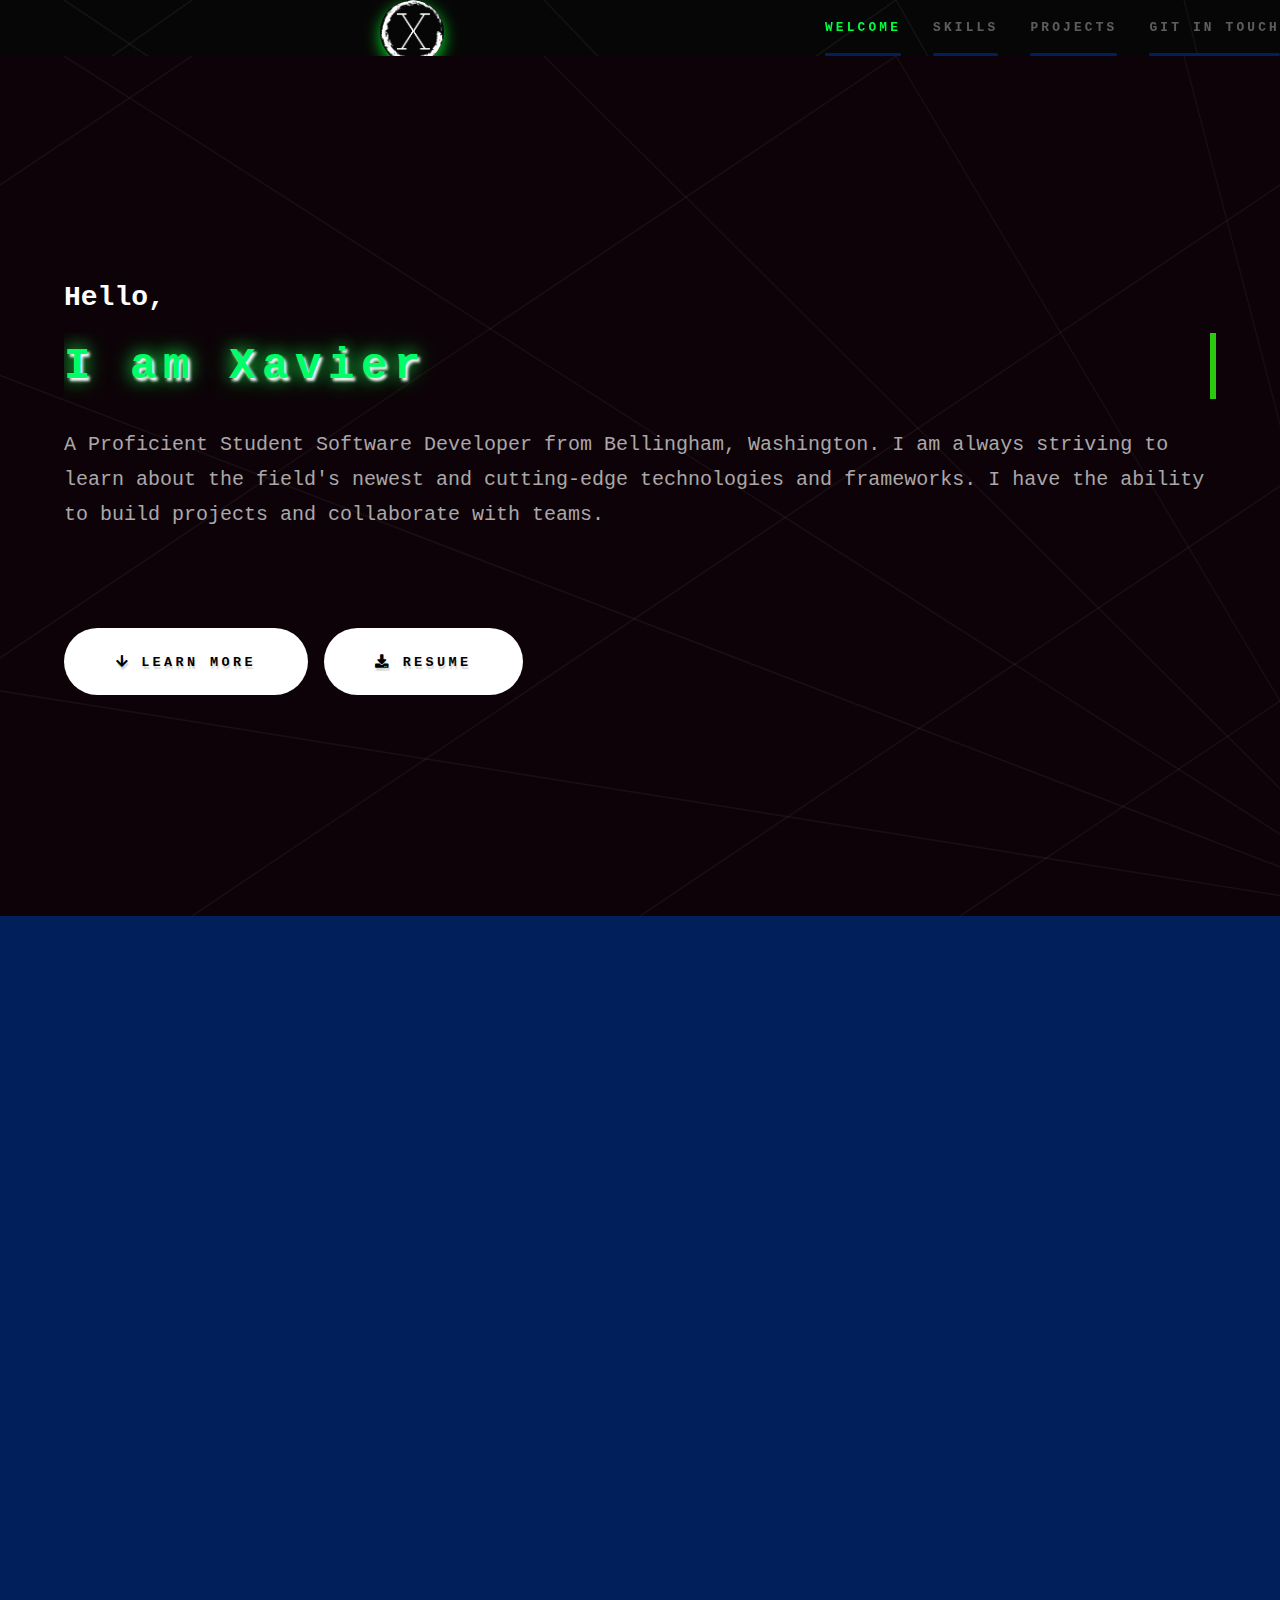
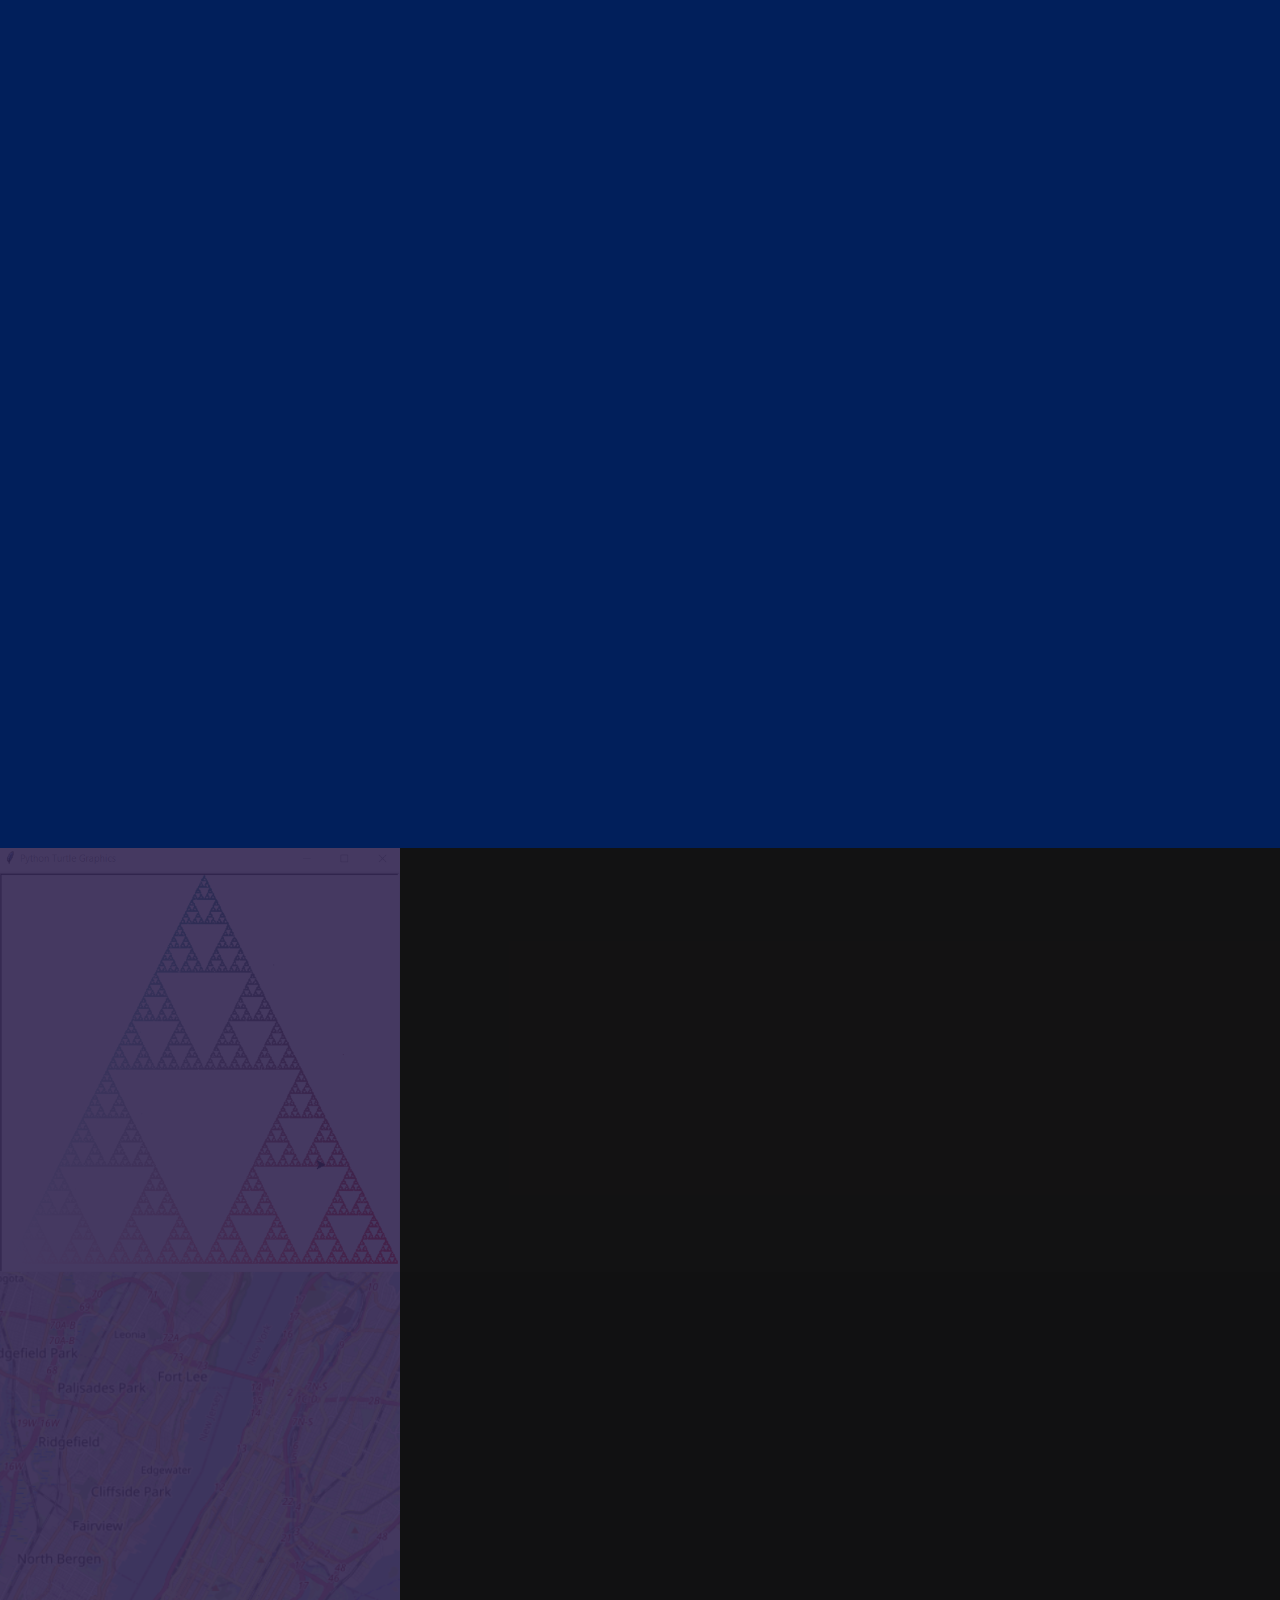
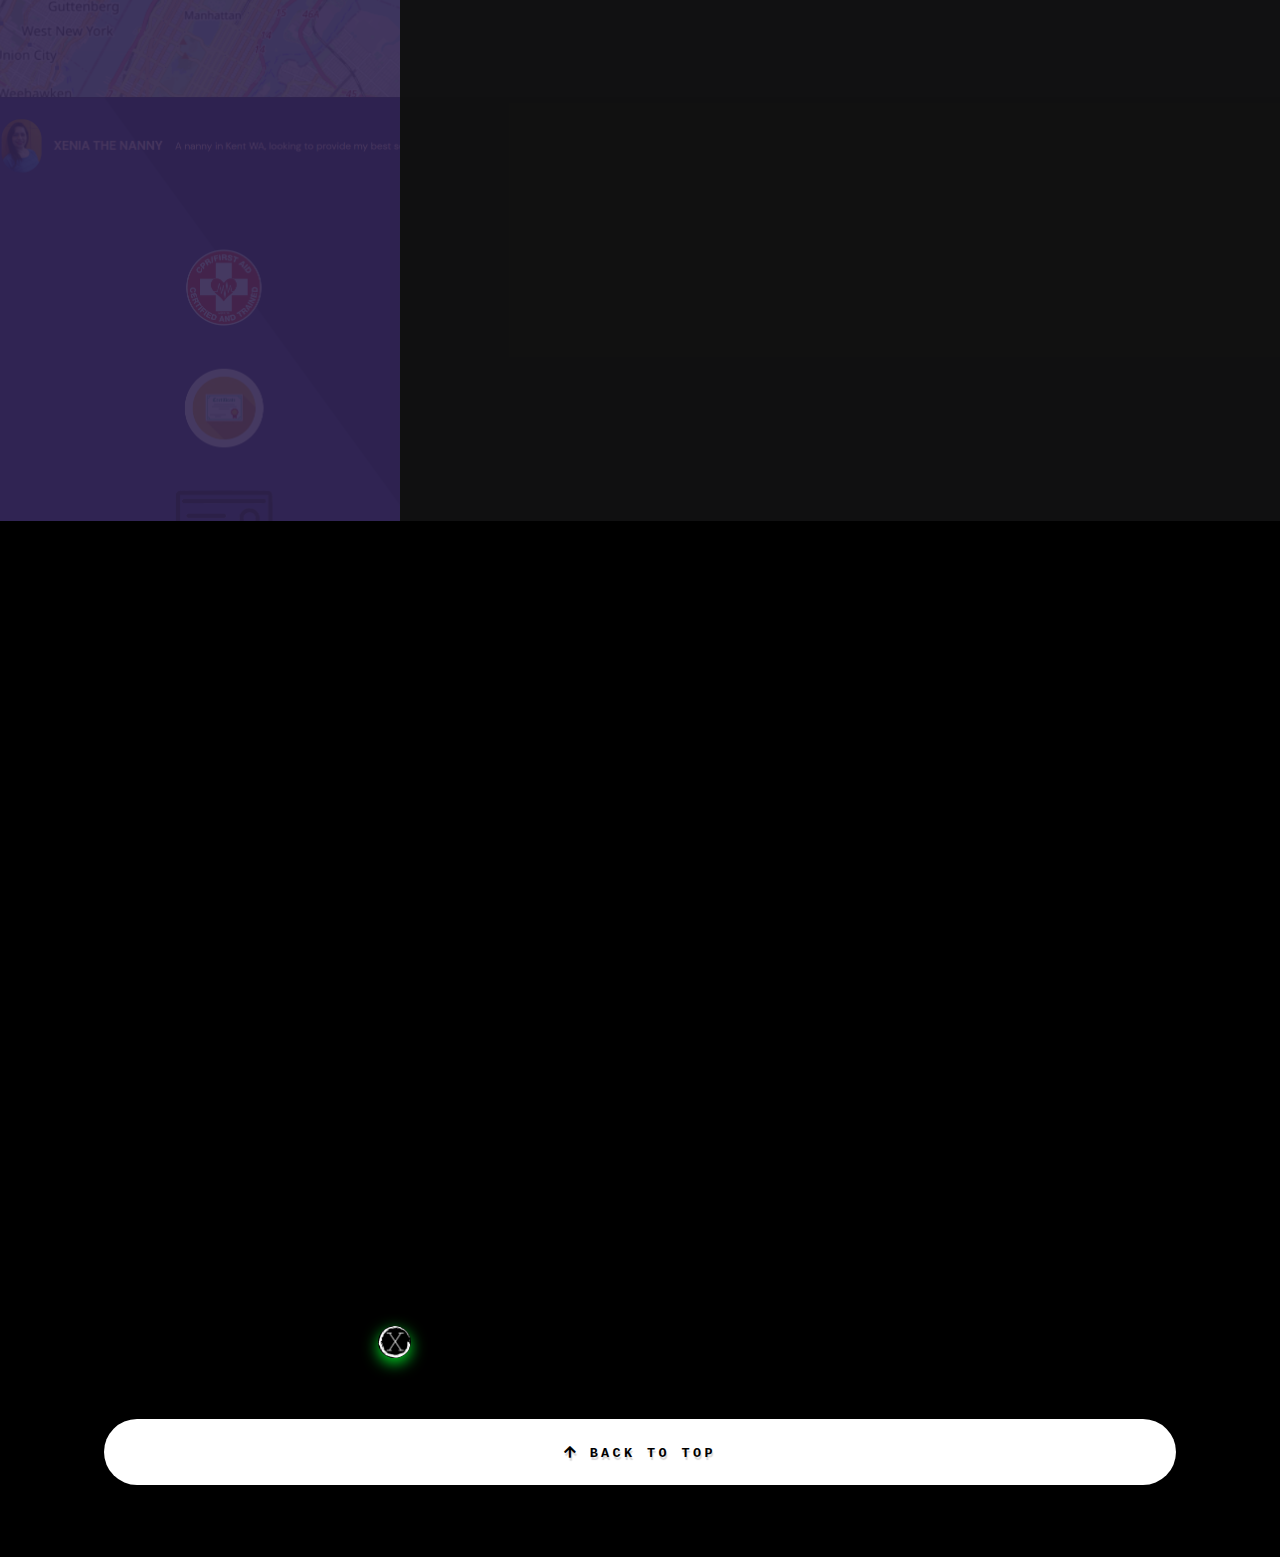
==== index.html @ 58c6b396 "Update index.html" ====
<!DOCTYPE HTML>

<html>
	<head>
		<title>Xavier Rodriguez</title>
		<link rel="icon" type="image/x-icon" href="/images/favicon.ico"> <!-- favicon -->
		<link rel="apple-touch-icon" sizes="180x180" href="/apple-touch-icon.png">
		<link rel="icon" type="image/png" sizes="32x32" href="/favicon-32x32.png">
		<link rel="icon" type="image/png" sizes="16x16" href="/favicon-16x16.png">
		<link rel="manifest" href="/site.webmanifest">

		<meta charset="utf-8" />
		<meta name="viewport" content="width=device-width, initial-scale=1, user-scalable=no" />
		<link rel="stylesheet" href="assets/css/main.css" />
		
		<noscript><link rel="stylesheet" href="assets/css/noscript.css" /></noscript>
	</head>
	<body class="is-preload">

		<!-- Sidebar -->
			<section id="sidebar">
				<div class="inner">

					<div class="image fit x">
						<img src="images/X LOGO.png">
					</div>
					<nav>
						<ul>
							<li><a href="#intro">Welcome</a></li>
							<li><a href="#one">Skills</a></li>
							<li><a href="#two">Projects</a></li>
							<li><a href="#three">Git in touch</a></li>							
						</ul>
					</nav>
					
				</div>
			</section>

		<!-- Wrapper -->
			<div id="wrapper">

				<!-- Intro -->
					<section id="intro" class="wrapper style1 fullscreen fade-up">
						<div class="inner">
							<h2>Hello,<br>
							</h2>
							<div class="typewriter">
								<h1>I am Xavier</h1>
							</div>
							<br>
							<p>A Proficient Student Software Developer from Bellingham, Washington. I am always striving to learn about the field's newest and cutting-edge technologies and frameworks. I have the ability to build projects and collaborate with teams.</p>
							<br>
							<br>
							<ul class="actions">
								<li><a href="#one" class="button primary icon solid fa-arrow-down scrolly">Learn more</a></li>
								<li><a href="/resume/Xavier's Cover Letter & Resume.pdf" download class="button primary icon solid fa-download">Resume</a></li>
							</ul>
						</div>
					</section>

				<!-- Two -->
					<section id="one" class="wrapper style3 fade-up">
						<div class="inner">
							<h2><span>L</span>anguages</h2>
							<p>All of my coding Languages and skills</p>
							<div class="features">
								<section>
									<span class="icon solid major fa-code"></span>
									<h3>HTML/CSS</h3>
									<p>Skilled in HTML/CSS able to create a webpages and style</p>
								</section>
								<section>
									<span class="icon solid major fa-lock"></span>
									<h3>Javascript</h3>
									<p>Proficient in writing scripts and doing object-oriented tasks</p>
								</section>
								<section>
									<span class="icon solid major fa-cog"></span>
									<h3>Python</h3>
									<p>Capable in writing scripts and doing object-oriented tasks. Also proficient on pandas and using APIs </p>
								</section>
								<section>
									<span class="icon solid major fa-desktop"></span>
									<h3>BASH</h3>
									<p>Experienced in Bash and Linux systems, able to read and execute commands from a file</p>
								</section>
								<section>
									<span class="icon solid major fa-link"></span>
									<h3>Matlab</h3>
									<p>Proficient in Matlab with matrix manipulations, plotting of functions/data and implementation of algorithms</p>
								</section>
								<section>
									<span class="icon solid major fa-link"></span>
									<h3>Racket</h3>
									<p>Skilled in Racket, solid understading of recursion and macro systems</p>
								</section>
							</div>

							<div>
								<h2><span>E</span>ducation</h2>
								<p>Western Washington University</p>
								<section class="image fit">
									<img src="images/westerncampus.jpg">
								</section>

								<section class="image left logo">
									<img src="images/Western Washington University Logo.png">
									
								</section>
								<br>
								
								<p>MATHMATICS / COMPUTER SCIENCE, BACHELORS,<br> 
									MINOR IN LEADERSHIP STUDIES,<br>
									 BELLINGHAM Class of 2023
								</p>
								<br>
							</div>
							
						</div>
					</section>
				<!-- One -->
					<section id="two" class="wrapper style2 spotlights">
						<section>
							<a href="#" class="image"><img src="images/triangle.png" alt="" data-position="center center" /></a>
							<div class="content">
								<div class="inner">
									<h2><span>S</span>ierpinski Triangle</h2>
									<p class="span">This project was written in python and consists of fractal triangles. This is done by picking a random point on the canvas and with turtle it draws the triangle. The python program uses recursion and the distance formula to draw the rest of the equilateral triangles giving this fractal effect.</p>
									<ul class="actions">
										<li><a href="https://github.com/XaviRB/cs141/tree/main/cs141/Assignments/A4" class="button primary icon brands fa-github">Learn more</a></li>
									</ul>
								</div>
							</div>
						</section>
						<section>
							<a href="#" class="image"><img src="images/manhattan.png" alt="" data-position="top center" /></a>
							<div class="content">
								<div class="inner">
									<h2><span>M</span>anhattan Traffic</h2>
									<p class="span">This project I am working on is written in HTML, Javascript and Geojson. The purpose of this project is to show the live traffic data in Manhattan over a map. Future plans for this project is to add a machine learning algorithm to help predict future traffic flow. </p>
									<ul class="actions">
										<li><a href="https://github.com/XaviRB/Manhattan-traffic" class="button primary icon brands fa-github">Learn more</a></li>
									</ul>
								</div>
							</div>
						</section>
						<section>
							<a href="#" class="image"><img src="images/thenannyxenia.png" alt="" data-position="25% 25%" /></a>
							<div class="content">
								<div class="inner">
									<h2><span>T</span>henannyxenia.com</h2>
									<p class="span">This project uses WordPress as its main structure has the form of a generic website that I made to my clients specifications. This website is live and contains a self made booking system where my client can receive emails and a text messages whenever someone books a meeting with them.</p>
									<ul class="actions">
										<li><a href="https://thenannyxenia.com/" class="button primary icon brands fa-github">Learn more</a></li>
									</ul>
								</div>
							</div>
						</section>
					</section>
				
				<!-- Three -->
					<section id="three" class="wrapper style4 fade-up">
						<div class="inner">
							<h2><span>G</span>it in touch</h2>
							<p>Hope to hear from you soon!</p>
							<div class="split style1">
								<section>
									<form method="post" action="#">
										<div class="fields">
											<div class="field half">
												<label for="name">Name</label>
												<input type="text" name="name" id="name" />
											</div>
											<div class="field half">
												<label for="email">Email</label>
												<input type="text" name="email" id="email" />
											</div>
											<div class="field">
												<label for="message">Message</label>
												<textarea name="message" id="message" rows="5"></textarea>
											</div>
										</div>
										<ul class="actions">
											<li><a href="" class="button submit">Send Message</a></li>
										</ul>
									</form>
								</section>
								<section>
									<ul class="contact">
										<li>
											<h3>Email</h3>
											<a href="#">xavier.rgz.bng@gmail.com</a>
										</li>
										<li>
											<h3>Phone</h3>
											<span>(206) 582-8330</span>
										</li>
										<li>
											<h3>GitHub</h3>
											<a href="https://github.com/XaviRB">https://github.com/XaviRB</a>
										</li>
										<li>
											<h3>Social</h3>
											<ul class="icons">
												<li>
													<a href="#" class="icon brands fa-facebook-f"><span class="label">Facebook</span></a>
												</li>
												<li>
													<a href="https://github.com/XaviRB" class="icon brands fa-github"><span class="label">GitHub</span></a>
												</li>
												<li>
													<a href="https://www.linkedin.com/in/xavier-rodriguez-a9120023b/ " class="icon brands fa-linkedin-in"><span class="label">LinkedIn</span></a>
												</li>
											</ul>
										</li>
									</ul>
								</section>
							</div>
						</div>
					</section>
			</div>

		<!-- Footer -->
			<footer id="footer" class="wrapper style4">
				<div class="inner">
					<ul class="actions stacked">
						<li>
							<div class="image fit x bot">
								<img src="images/X LOGO.png">
							</div></li>
						<li><a href="#intro" class="button primary fit  scrolly icon solid fa-arrow-up">Back to top</a></li>
					</ul>
				</div>
			</footer>

		<!-- Scripts -->
			<script src="assets/js/jquery.min.js"></script>
			<script src="assets/js/jquery.scrollex.min.js"></script>
			<script src="assets/js/jquery.scrolly.min.js"></script>
			<script src="assets/js/browser.min.js"></script>
			<script src="assets/js/breakpoints.min.js"></script>
			<script src="assets/js/util.js"></script>
			<script src="assets/js/main.js"></script>
	</body>
</html>
---- assets/css/main.css ----
@import url(fontawesome-all.min.css);

html, body, div, span, applet, object,
iframe, h1, h2, h3, h4, h5, h6, p, blockquote,
pre, a, abbr, acronym, address, big, cite,
code, del, dfn, em, img, ins, kbd, q, s, samp,
small, strike, strong, sub, sup, tt, var, b,
u, i, center, dl, dt, dd, ol, ul, li, fieldset,
form, label, legend, table, caption, tbody,
tfoot, thead, tr, th, td, article, aside,
canvas, details, embed, figure, figcaption,
footer, header, hgroup, menu, nav, output, ruby,
section, summary, time, mark, audio, video {
	margin: 0;
	padding: 0;
	border: 0;
	font-size: 100%;
	font: inherit;
	vertical-align: baseline;}

article, aside, details, figcaption, figure,
footer, header, hgroup, menu, nav, section {
	display: block;}

body {
	line-height: 1;
}

ol, ul {
	list-style: none;
}

blockquote, q {
	quotes: none;
}

	blockquote:before, blockquote:after, q:before, q:after {
		content: '';
		content: none;
	}

table {
	border-collapse: collapse;
	border-spacing: 0;
}

body {
	-webkit-text-size-adjust: none;
}

mark {
	background-color: transparent;
	color: inherit;
}

input::-moz-focus-inner {
	border: 0;
	padding: 0;
}

input, select, textarea {
	-moz-appearance: none;
	-webkit-appearance: none;
	-ms-appearance: none;
	appearance: none;
}

/* Basic */

	@-ms-viewport {
		width: device-width;
	}

	body {
		-ms-overflow-style: scrollbar;
	}

	@media screen and (max-width: 480px) {

		html, body {
			min-width: 320px;
		}

	}

	html {
		box-sizing: border-box;
	}

	*, *:before, *:after {
		box-sizing: inherit;
	}

	body {
		background: #636265;
	}

		body.is-preload *, body.is-preload *:before, body.is-preload *:after {
			-moz-animation: none !important;
			-webkit-animation: none !important;
			-ms-animation: none !important;
			animation: none !important;
			-moz-transition: none !important;
			-webkit-transition: none !important;
			-ms-transition: none !important;
			transition: none !important;
		}

/* Type */

	body, input, select, textarea {
		color: rgba(255, 255, 255, 0.66);
		font-family: courier, Helvetica, sans-serif;
		font-size: 16.5pt;
		font-weight: normal;
		line-height: 1.75;
	}

		@media screen and (max-width: 1680px) {

			body, input, select, textarea {
				font-size: 13pt;
			}

		}

		@media screen and (max-width: 1280px) {

			body, input, select, textarea {
				font-size: 12pt;
			}

		}

		@media screen and (max-width: 360px) {

			body, input, select, textarea {
				font-size: 11pt;
			}

		}

	a {
		-moz-transition: color 0.2s ease, border-bottom-color 0.2s ease;
		-webkit-transition: color 0.2s ease, border-bottom-color 0.2s ease;
		-ms-transition: color 0.2s ease, border-bottom-color 0.2s ease;
		transition: color 0.2s ease, border-bottom-color 0.2s ease;
		border-bottom: dotted 1px rgba(255, 255, 255, 0.35);
		color: inherit;
		text-decoration: none;
	}

		a:hover {
			border-bottom-color: transparent;
			color: #ffffff;
		}

	strong, b {
		color: #ffffff;
		font-weight: bold;
	}

	em, i {
		font-style: italic;
	}

	p {
		margin: 0 0 2em 0;
	}

	p.span{
		display: -moz-flex;
		display: -webkit-flex;
		display: -ms-flex;
		display: flex;
		-moz-flex-wrap: wrap;
		-webkit-flex-wrap: wrap;
		-ms-flex-wrap: wrap;
		flex-wrap: wrap;
		border-radius: 0.25em;
		border: solid 1px rgba(255, 255, 255, 0.15);
		background: rgba(255, 255, 255, 0.055);
		margin: 0 0 2em 0;
		padding-inline: 1em 1em;
	}

	h1, h2, h3, h4, h5, h6 {
		color: #ffffff;
		font-weight: bold;
		line-height: 1.5;
		margin: 0 0 0.5em 0;
	}

		h1 a, h2 a, h3 a, h4 a, h5 a, h6 a {
			color: inherit;
			text-decoration: none;
		}

		h2 span{
			color:rgb(0, 255, 65);
			text-shadow: 1.5px 1.5px 2.5px rgb(255, 255, 255), 0 0 25px rgba(0, 255, 72, 0.807), 0 0 15px rgba(40, 187, 60, 0.781);
			position:relative;
			bottom: 2.5px;
               
		}

	h1 {
		font-size: 2.75em;
	}

		h1.major {
			margin: 0 0 1.3em 0;
			position: relative;
			padding-bottom: 0.35em;
		}

			h1.major:after {
				background-image: -moz-linear-gradient(to right, #5e42a6, #b74e91);
				background-image: -webkit-linear-gradient(to right, #5e42a6, #b74e91);
				background-image: -ms-linear-gradient(to right, #5e42a6, #b74e91);
				background-image: linear-gradient(to right, #5e42a6, #b74e91);
				-moz-transition: max-width 0.2s ease;
				-webkit-transition: max-width 0.2s ease;
				-ms-transition: max-width 0.2s ease;
				transition: max-width 0.2s ease;
				border-radius: 0.2em;
				bottom: 0;
				content: '';
				height: 0.05em;
				position: absolute;
				right: 0;
				width: 100%;
			}

	h2 {
		font-size: 1.75em;
	}

	h3 {
		font-size: 1.1em;
	}

	h4 {
		font-size: 1em;
	}

	h5 {
		font-size: 0.8em;
	}

	h6 {
		font-size: 0.6em;
	}

	@media screen and (max-width: 736px) {

		h1 {
			font-size: 2em;
		}

		h2 {
			font-size: 1.25em;
		}

		h3 {
			font-size: 1em;
		}

		h4 {
			font-size: 0.8em;
		}

		h5 {
			font-size: 0.6em;
		}

		h6 {
			font-size: 0.6em;
		}

	}

	sub {
		font-size: 0.8em;
		position: relative;
		top: 0.5em;
	}

	sup {
		font-size: 0.8em;
		position: relative;
		top: -0.5em;
	}

	blockquote {
		border-left: solid 4px rgba(255, 255, 255, 0.15);
		font-style: italic;
		margin: 0 0 2em 0;
		padding: 0.5em 0 0.5em 2em;
	}

	code {
		background: rgba(255, 255, 255, 0.05);
		border-radius: 0.25em;
		border: solid 1px rgba(255, 255, 255, 0.15);
		font-family: "Courier New", monospace;
		font-size: 0.9em;
		margin: 0 0.25em;
		padding: 0.25em 0.65em;
	}

	pre {
		-webkit-overflow-scrolling: touch;
		font-family: "Courier New", monospace;
		font-size: 0.9em;
		margin: 0 0 2em 0;
	}

		pre code {
			display: block;
			line-height: 1.75em;
			padding: 1em 1.5em;
			overflow-x: auto;
		}

	hr {
		border: 0;
		border-bottom: solid 1px rgba(255, 255, 255, 0.15);
		margin: 2em 0;
	}

		hr.major {
			margin: 3em 0;
		}

	.align-left {
		text-align: left;
	}

	.align-center {
		text-align: center;
	}

	.align-right {
		text-align: right;
	}

/* Row */

	.row {
		display: flex;
		flex-wrap: wrap;
		box-sizing: border-box;
		align-items: stretch;
	}

		.row > * {
			box-sizing: border-box;
		}

		.row.gtr-uniform > * > :last-child {
			margin-bottom: 0;
		}

		.row.aln-left {
			justify-content: flex-start;
		}

		.row.aln-center {
			justify-content: center;
		}

		.row.aln-right {
			justify-content: flex-end;
		}

		.row.aln-top {
			align-items: flex-start;
		}

		.row.aln-middle {
			align-items: center;
		}

		.row.aln-bottom {
			align-items: flex-end;
		}

		.row > .imp {
			order: -1;
		}

		.row > .col-1 {
			width: 8.33333%;
		}

		.row > .off-1 {
			margin-left: 8.33333%;
		}

		.row > .col-2 {
			width: 16.66667%;
		}

		.row > .off-2 {
			margin-left: 16.66667%;
		}

		.row > .col-3 {
			width: 25%;
		}

		.row > .off-3 {
			margin-left: 25%;
		}

		.row > .col-4 {
			width: 33.33333%;
		}

		.row > .off-4 {
			margin-left: 33.33333%;
		}

		.row > .col-5 {
			width: 41.66667%;
		}

		.row > .off-5 {
			margin-left: 41.66667%;
		}

		.row > .col-6 {
			width: 50%;
		}

		.row > .off-6 {
			margin-left: 50%;
		}

		.row > .col-7 {
			width: 58.33333%;
		}

		.row > .off-7 {
			margin-left: 58.33333%;
		}

		.row > .col-8 {
			width: 66.66667%;
		}

		.row > .off-8 {
			margin-left: 66.66667%;
		}

		.row > .col-9 {
			width: 75%;
		}

		.row > .off-9 {
			margin-left: 75%;
		}

		.row > .col-10 {
			width: 83.33333%;
		}

		.row > .off-10 {
			margin-left: 83.33333%;
		}

		.row > .col-11 {
			width: 91.66667%;
		}

		.row > .off-11 {
			margin-left: 91.66667%;
		}

		.row > .col-12 {
			width: 100%;
		}

		.row > .off-12 {
			margin-left: 100%;
		}

		.row.gtr-0 {
			margin-top: 0;
			margin-left: 0em;
		}

			.row.gtr-0 > * {
				padding: 0 0 0 0em;
			}

			.row.gtr-0.gtr-uniform {
				margin-top: 0em;
			}

				.row.gtr-0.gtr-uniform > * {
					padding-top: 0em;
				}

		.row.gtr-25 {
			margin-top: 0;
			margin-left: -0.375em;
		}

			.row.gtr-25 > * {
				padding: 0 0 0 0.375em;
			}

			.row.gtr-25.gtr-uniform {
				margin-top: -0.375em;
			}

				.row.gtr-25.gtr-uniform > * {
					padding-top: 0.375em;
				}

		.row.gtr-50 {
			margin-top: 0;
			margin-left: -0.75em;
		}

			.row.gtr-50 > * {
				padding: 0 0 0 0.75em;
			}

			.row.gtr-50.gtr-uniform {
				margin-top: -0.75em;
			}

				.row.gtr-50.gtr-uniform > * {
					padding-top: 0.75em;
				}

		.row {
			margin-top: 0;
			margin-left: -1.5em;
		}

			.row > * {
				padding: 0 0 0 1.5em;
			}

			.row.gtr-uniform {
				margin-top: -1.5em;
			}

				.row.gtr-uniform > * {
					padding-top: 1.5em;
				}

		.row.gtr-150 {
			margin-top: 0;
			margin-left: -2.25em;
		}

			.row.gtr-150 > * {
				padding: 0 0 0 2.25em;
			}

			.row.gtr-150.gtr-uniform {
				margin-top: -2.25em;
			}

				.row.gtr-150.gtr-uniform > * {
					padding-top: 2.25em;
				}

		.row.gtr-200 {
			margin-top: 0;
			margin-left: -3em;
		}

			.row.gtr-200 > * {
				padding: 0 0 0 3em;
			}

			.row.gtr-200.gtr-uniform {
				margin-top: -3em;
			}

				.row.gtr-200.gtr-uniform > * {
					padding-top: 3em;
				}

		@media screen and (max-width: 1680px) {

			.row {
				display: flex;
				flex-wrap: wrap;
				box-sizing: border-box;
				align-items: stretch;
			}

				.row > * {
					box-sizing: border-box;
				}

				.row.gtr-uniform > * > :last-child {
					margin-bottom: 0;
				}

				.row.aln-left {
					justify-content: flex-start;
				}

				.row.aln-center {
					justify-content: center;
				}

				.row.aln-right {
					justify-content: flex-end;
				}

				.row.aln-top {
					align-items: flex-start;
				}

				.row.aln-middle {
					align-items: center;
				}

				.row.aln-bottom {
					align-items: flex-end;
				}

				.row > .imp-xlarge {
					order: -1;
				}

				.row > .col-1-xlarge {
					width: 8.33333%;
				}

				.row > .off-1-xlarge {
					margin-left: 8.33333%;
				}

				.row > .col-2-xlarge {
					width: 16.66667%;
				}

				.row > .off-2-xlarge {
					margin-left: 16.66667%;
				}

				.row > .col-3-xlarge {
					width: 25%;
				}

				.row > .off-3-xlarge {
					margin-left: 25%;
				}

				.row > .col-4-xlarge {
					width: 33.33333%;
				}

				.row > .off-4-xlarge {
					margin-left: 33.33333%;
				}

				.row > .col-5-xlarge {
					width: 41.66667%;
				}

				.row > .off-5-xlarge {
					margin-left: 41.66667%;
				}

				.row > .col-6-xlarge {
					width: 50%;
				}

				.row > .off-6-xlarge {
					margin-left: 50%;
				}

				.row > .col-7-xlarge {
					width: 58.33333%;
				}

				.row > .off-7-xlarge {
					margin-left: 58.33333%;
				}

				.row > .col-8-xlarge {
					width: 66.66667%;
				}

				.row > .off-8-xlarge {
					margin-left: 66.66667%;
				}

				.row > .col-9-xlarge {
					width: 75%;
				}

				.row > .off-9-xlarge {
					margin-left: 75%;
				}

				.row > .col-10-xlarge {
					width: 83.33333%;
				}

				.row > .off-10-xlarge {
					margin-left: 83.33333%;
				}

				.row > .col-11-xlarge {
					width: 91.66667%;
				}

				.row > .off-11-xlarge {
					margin-left: 91.66667%;
				}

				.row > .col-12-xlarge {
					width: 100%;
				}

				.row > .off-12-xlarge {
					margin-left: 100%;
				}

				.row.gtr-0 {
					margin-top: 0;
					margin-left: 0em;
				}

					.row.gtr-0 > * {
						padding: 0 0 0 0em;
					}

					.row.gtr-0.gtr-uniform {
						margin-top: 0em;
					}

						.row.gtr-0.gtr-uniform > * {
							padding-top: 0em;
						}

				.row.gtr-25 {
					margin-top: 0;
					margin-left: -0.375em;
				}

					.row.gtr-25 > * {
						padding: 0 0 0 0.375em;
					}

					.row.gtr-25.gtr-uniform {
						margin-top: -0.375em;
					}

						.row.gtr-25.gtr-uniform > * {
							padding-top: 0.375em;
						}

				.row.gtr-50 {
					margin-top: 0;
					margin-left: -0.75em;
				}

					.row.gtr-50 > * {
						padding: 0 0 0 0.75em;
					}

					.row.gtr-50.gtr-uniform {
						margin-top: -0.75em;
					}

						.row.gtr-50.gtr-uniform > * {
							padding-top: 0.75em;
						}

				.row {
					margin-top: 0;
					margin-left: -1.5em;
				}

					.row > * {
						padding: 0 0 0 1.5em;
					}

					.row.gtr-uniform {
						margin-top: -1.5em;
					}

						.row.gtr-uniform > * {
							padding-top: 1.5em;
						}

				.row.gtr-150 {
					margin-top: 0;
					margin-left: -2.25em;
				}

					.row.gtr-150 > * {
						padding: 0 0 0 2.25em;
					}

					.row.gtr-150.gtr-uniform {
						margin-top: -2.25em;
					}

						.row.gtr-150.gtr-uniform > * {
							padding-top: 2.25em;
						}

				.row.gtr-200 {
					margin-top: 0;
					margin-left: -3em;
				}

					.row.gtr-200 > * {
						padding: 0 0 0 3em;
					}

					.row.gtr-200.gtr-uniform {
						margin-top: -3em;
					}

						.row.gtr-200.gtr-uniform > * {
							padding-top: 3em;
						}

		}

		@media screen and (max-width: 1280px) {

			.row {
				display: flex;
				flex-wrap: wrap;
				box-sizing: border-box;
				align-items: stretch;
			}

				.row > * {
					box-sizing: border-box;
				}

				.row.gtr-uniform > * > :last-child {
					margin-bottom: 0;
				}

				.row.aln-left {
					justify-content: flex-start;
				}

				.row.aln-center {
					justify-content: center;
				}

				.row.aln-right {
					justify-content: flex-end;
				}

				.row.aln-top {
					align-items: flex-start;
				}

				.row.aln-middle {
					align-items: center;
				}

				.row.aln-bottom {
					align-items: flex-end;
				}

				.row > .imp-large {
					order: -1;
				}

				.row > .col-1-large {
					width: 8.33333%;
				}

				.row > .off-1-large {
					margin-left: 8.33333%;
				}

				.row > .col-2-large {
					width: 16.66667%;
				}

				.row > .off-2-large {
					margin-left: 16.66667%;
				}

				.row > .col-3-large {
					width: 25%;
				}

				.row > .off-3-large {
					margin-left: 25%;
				}

				.row > .col-4-large {
					width: 33.33333%;
				}

				.row > .off-4-large {
					margin-left: 33.33333%;
				}

				.row > .col-5-large {
					width: 41.66667%;
				}

				.row > .off-5-large {
					margin-left: 41.66667%;
				}

				.row > .col-6-large {
					width: 50%;
				}

				.row > .off-6-large {
					margin-left: 50%;
				}

				.row > .col-7-large {
					width: 58.33333%;
				}

				.row > .off-7-large {
					margin-left: 58.33333%;
				}

				.row > .col-8-large {
					width: 66.66667%;
				}

				.row > .off-8-large {
					margin-left: 66.66667%;
				}

				.row > .col-9-large {
					width: 75%;
				}

				.row > .off-9-large {
					margin-left: 75%;
				}

				.row > .col-10-large {
					width: 83.33333%;
				}

				.row > .off-10-large {
					margin-left: 83.33333%;
				}

				.row > .col-11-large {
					width: 91.66667%;
				}

				.row > .off-11-large {
					margin-left: 91.66667%;
				}

				.row > .col-12-large {
					width: 100%;
				}

				.row > .off-12-large {
					margin-left: 100%;
				}

				.row.gtr-0 {
					margin-top: 0;
					margin-left: 0em;
				}

					.row.gtr-0 > * {
						padding: 0 0 0 0em;
					}

					.row.gtr-0.gtr-uniform {
						margin-top: 0em;
					}

						.row.gtr-0.gtr-uniform > * {
							padding-top: 0em;
						}

				.row.gtr-25 {
					margin-top: 0;
					margin-left: -0.375em;
				}

					.row.gtr-25 > * {
						padding: 0 0 0 0.375em;
					}

					.row.gtr-25.gtr-uniform {
						margin-top: -0.375em;
					}

						.row.gtr-25.gtr-uniform > * {
							padding-top: 0.375em;
						}

				.row.gtr-50 {
					margin-top: 0;
					margin-left: -0.75em;
				}

					.row.gtr-50 > * {
						padding: 0 0 0 0.75em;
					}

					.row.gtr-50.gtr-uniform {
						margin-top: -0.75em;
					}

						.row.gtr-50.gtr-uniform > * {
							padding-top: 0.75em;
						}

				.row {
					margin-top: 0;
					margin-left: -1.5em;
				}

					.row > * {
						padding: 0 0 0 1.5em;
					}

					.row.gtr-uniform {
						margin-top: -1.5em;
					}

						.row.gtr-uniform > * {
							padding-top: 1.5em;
						}

				.row.gtr-150 {
					margin-top: 0;
					margin-left: -2.25em;
				}

					.row.gtr-150 > * {
						padding: 0 0 0 2.25em;
					}

					.row.gtr-150.gtr-uniform {
						margin-top: -2.25em;
					}

						.row.gtr-150.gtr-uniform > * {
							padding-top: 2.25em;
						}

				.row.gtr-200 {
					margin-top: 0;
					margin-left: -3em;
				}

					.row.gtr-200 > * {
						padding: 0 0 0 3em;
					}

					.row.gtr-200.gtr-uniform {
						margin-top: -3em;
					}

						.row.gtr-200.gtr-uniform > * {
							padding-top: 3em;
						}

		}

		@media screen and (max-width: 980px) {

			.row {
				display: flex;
				flex-wrap: wrap;
				box-sizing: border-box;
				align-items: stretch;
			}

				.row > * {
					box-sizing: border-box;
				}

				.row.gtr-uniform > * > :last-child {
					margin-bottom: 0;
				}

				.row.aln-left {
					justify-content: flex-start;
				}

				.row.aln-center {
					justify-content: center;
				}

				.row.aln-right {
					justify-content: flex-end;
				}

				.row.aln-top {
					align-items: flex-start;
				}

				.row.aln-middle {
					align-items: center;
				}

				.row.aln-bottom {
					align-items: flex-end;
				}

				.row > .imp-medium {
					order: -1;
				}

				.row > .col-1-medium {
					width: 8.33333%;
				}

				.row > .off-1-medium {
					margin-left: 8.33333%;
				}

				.row > .col-2-medium {
					width: 16.66667%;
				}

				.row > .off-2-medium {
					margin-left: 16.66667%;
				}

				.row > .col-3-medium {
					width: 25%;
				}

				.row > .off-3-medium {
					margin-left: 25%;
				}

				.row > .col-4-medium {
					width: 33.33333%;
				}

				.row > .off-4-medium {
					margin-left: 33.33333%;
				}

				.row > .col-5-medium {
					width: 41.66667%;
				}

				.row > .off-5-medium {
					margin-left: 41.66667%;
				}

				.row > .col-6-medium {
					width: 50%;
				}

				.row > .off-6-medium {
					margin-left: 50%;
				}

				.row > .col-7-medium {
					width: 58.33333%;
				}

				.row > .off-7-medium {
					margin-left: 58.33333%;
				}

				.row > .col-8-medium {
					width: 66.66667%;
				}

				.row > .off-8-medium {
					margin-left: 66.66667%;
				}

				.row > .col-9-medium {
					width: 75%;
				}

				.row > .off-9-medium {
					margin-left: 75%;
				}

				.row > .col-10-medium {
					width: 83.33333%;
				}

				.row > .off-10-medium {
					margin-left: 83.33333%;
				}

				.row > .col-11-medium {
					width: 91.66667%;
				}

				.row > .off-11-medium {
					margin-left: 91.66667%;
				}

				.row > .col-12-medium {
					width: 100%;
				}

				.row > .off-12-medium {
					margin-left: 100%;
				}

				.row.gtr-0 {
					margin-top: 0;
					margin-left: 0em;
				}

					.row.gtr-0 > * {
						padding: 0 0 0 0em;
					}

					.row.gtr-0.gtr-uniform {
						margin-top: 0em;
					}

						.row.gtr-0.gtr-uniform > * {
							padding-top: 0em;
						}

				.row.gtr-25 {
					margin-top: 0;
					margin-left: -0.375em;
				}

					.row.gtr-25 > * {
						padding: 0 0 0 0.375em;
					}

					.row.gtr-25.gtr-uniform {
						margin-top: -0.375em;
					}

						.row.gtr-25.gtr-uniform > * {
							padding-top: 0.375em;
						}

				.row.gtr-50 {
					margin-top: 0;
					margin-left: -0.75em;
				}

					.row.gtr-50 > * {
						padding: 0 0 0 0.75em;
					}

					.row.gtr-50.gtr-uniform {
						margin-top: -0.75em;
					}

						.row.gtr-50.gtr-uniform > * {
							padding-top: 0.75em;
						}

				.row {
					margin-top: 0;
					margin-left: -1.5em;
				}

					.row > * {
						padding: 0 0 0 1.5em;
					}

					.row.gtr-uniform {
						margin-top: -1.5em;
					}

						.row.gtr-uniform > * {
							padding-top: 1.5em;
						}

				.row.gtr-150 {
					margin-top: 0;
					margin-left: -2.25em;
				}

					.row.gtr-150 > * {
						padding: 0 0 0 2.25em;
					}

					.row.gtr-150.gtr-uniform {
						margin-top: -2.25em;
					}

						.row.gtr-150.gtr-uniform > * {
							padding-top: 2.25em;
						}

				.row.gtr-200 {
					margin-top: 0;
					margin-left: -3em;
				}

					.row.gtr-200 > * {
						padding: 0 0 0 3em;
					}

					.row.gtr-200.gtr-uniform {
						margin-top: -3em;
					}

						.row.gtr-200.gtr-uniform > * {
							padding-top: 3em;
						}

		}

		@media screen and (max-width: 736px) {

			.row {
				display: flex;
				flex-wrap: wrap;
				box-sizing: border-box;
				align-items: stretch;
			}

				.row > * {
					box-sizing: border-box;
				}

				.row.gtr-uniform > * > :last-child {
					margin-bottom: 0;
				}

				.row.aln-left {
					justify-content: flex-start;
				}

				.row.aln-center {
					justify-content: center;
				}

				.row.aln-right {
					justify-content: flex-end;
				}

				.row.aln-top {
					align-items: flex-start;
				}

				.row.aln-middle {
					align-items: center;
				}

				.row.aln-bottom {
					align-items: flex-end;
				}

				.row > .imp-small {
					order: -1;
				}

				.row > .col-1-small {
					width: 8.33333%;
				}

				.row > .off-1-small {
					margin-left: 8.33333%;
				}

				.row > .col-2-small {
					width: 16.66667%;
				}

				.row > .off-2-small {
					margin-left: 16.66667%;
				}

				.row > .col-3-small {
					width: 25%;
				}

				.row > .off-3-small {
					margin-left: 25%;
				}

				.row > .col-4-small {
					width: 33.33333%;
				}

				.row > .off-4-small {
					margin-left: 33.33333%;
				}

				.row > .col-5-small {
					width: 41.66667%;
				}

				.row > .off-5-small {
					margin-left: 41.66667%;
				}

				.row > .col-6-small {
					width: 50%;
				}

				.row > .off-6-small {
					margin-left: 50%;
				}

				.row > .col-7-small {
					width: 58.33333%;
				}

				.row > .off-7-small {
					margin-left: 58.33333%;
				}

				.row > .col-8-small {
					width: 66.66667%;
				}

				.row > .off-8-small {
					margin-left: 66.66667%;
				}

				.row > .col-9-small {
					width: 75%;
				}

				.row > .off-9-small {
					margin-left: 75%;
				}

				.row > .col-10-small {
					width: 83.33333%;
				}

				.row > .off-10-small {
					margin-left: 83.33333%;
				}

				.row > .col-11-small {
					width: 91.66667%;
				}

				.row > .off-11-small {
					margin-left: 91.66667%;
				}

				.row > .col-12-small {
					width: 100%;
				}

				.row > .off-12-small {
					margin-left: 100%;
				}

				.row.gtr-0 {
					margin-top: 0;
					margin-left: 0em;
				}

					.row.gtr-0 > * {
						padding: 0 0 0 0em;
					}

					.row.gtr-0.gtr-uniform {
						margin-top: 0em;
					}

						.row.gtr-0.gtr-uniform > * {
							padding-top: 0em;
						}

				.row.gtr-25 {
					margin-top: 0;
					margin-left: -0.375em;
				}

					.row.gtr-25 > * {
						padding: 0 0 0 0.375em;
					}

					.row.gtr-25.gtr-uniform {
						margin-top: -0.375em;
					}

						.row.gtr-25.gtr-uniform > * {
							padding-top: 0.375em;
						}

				.row.gtr-50 {
					margin-top: 0;
					margin-left: -0.75em;
				}

					.row.gtr-50 > * {
						padding: 0 0 0 0.75em;
					}

					.row.gtr-50.gtr-uniform {
						margin-top: -0.75em;
					}

						.row.gtr-50.gtr-uniform > * {
							padding-top: 0.75em;
						}

				.row {
					margin-top: 0;
					margin-left: -1.5em;
				}

					.row > * {
						padding: 0 0 0 1.5em;
					}

					.row.gtr-uniform {
						margin-top: -1.5em;
					}

						.row.gtr-uniform > * {
							padding-top: 1.5em;
						}

				.row.gtr-150 {
					margin-top: 0;
					margin-left: -2.25em;
				}

					.row.gtr-150 > * {
						padding: 0 0 0 2.25em;
					}

					.row.gtr-150.gtr-uniform {
						margin-top: -2.25em;
					}

						.row.gtr-150.gtr-uniform > * {
							padding-top: 2.25em;
						}

				.row.gtr-200 {
					margin-top: 0;
					margin-left: -3em;
				}

					.row.gtr-200 > * {
						padding: 0 0 0 3em;
					}

					.row.gtr-200.gtr-uniform {
						margin-top: -3em;
					}

						.row.gtr-200.gtr-uniform > * {
							padding-top: 3em;
						}

		}

		@media screen and (max-width: 480px) {

			.row {
				display: flex;
				flex-wrap: wrap;
				box-sizing: border-box;
				align-items: stretch;
			}

				.row > * {
					box-sizing: border-box;
				}

				.row.gtr-uniform > * > :last-child {
					margin-bottom: 0;
				}

				.row.aln-left {
					justify-content: flex-start;
				}

				.row.aln-center {
					justify-content: center;
				}

				.row.aln-right {
					justify-content: flex-end;
				}

				.row.aln-top {
					align-items: flex-start;
				}

				.row.aln-middle {
					align-items: center;
				}

				.row.aln-bottom {
					align-items: flex-end;
				}

				.row > .imp-xsmall {
					order: -1;
				}

				.row > .col-1-xsmall {
					width: 8.33333%;
				}

				.row > .off-1-xsmall {
					margin-left: 8.33333%;
				}

				.row > .col-2-xsmall {
					width: 16.66667%;
				}

				.row > .off-2-xsmall {
					margin-left: 16.66667%;
				}

				.row > .col-3-xsmall {
					width: 25%;
				}

				.row > .off-3-xsmall {
					margin-left: 25%;
				}

				.row > .col-4-xsmall {
					width: 33.33333%;
				}

				.row > .off-4-xsmall {
					margin-left: 33.33333%;
				}

				.row > .col-5-xsmall {
					width: 41.66667%;
				}

				.row > .off-5-xsmall {
					margin-left: 41.66667%;
				}

				.row > .col-6-xsmall {
					width: 50%;
				}

				.row > .off-6-xsmall {
					margin-left: 50%;
				}

				.row > .col-7-xsmall {
					width: 58.33333%;
				}

				.row > .off-7-xsmall {
					margin-left: 58.33333%;
				}

				.row > .col-8-xsmall {
					width: 66.66667%;
				}

				.row > .off-8-xsmall {
					margin-left: 66.66667%;
				}

				.row > .col-9-xsmall {
					width: 75%;
				}

				.row > .off-9-xsmall {
					margin-left: 75%;
				}

				.row > .col-10-xsmall {
					width: 83.33333%;
				}

				.row > .off-10-xsmall {
					margin-left: 83.33333%;
				}

				.row > .col-11-xsmall {
					width: 91.66667%;
				}

				.row > .off-11-xsmall {
					margin-left: 91.66667%;
				}

				.row > .col-12-xsmall {
					width: 100%;
				}

				.row > .off-12-xsmall {
					margin-left: 100%;
				}

				.row.gtr-0 {
					margin-top: 0;
					margin-left: 0em;
				}

					.row.gtr-0 > * {
						padding: 0 0 0 0em;
					}

					.row.gtr-0.gtr-uniform {
						margin-top: 0em;
					}

						.row.gtr-0.gtr-uniform > * {
							padding-top: 0em;
						}

				.row.gtr-25 {
					margin-top: 0;
					margin-left: -0.375em;
				}

					.row.gtr-25 > * {
						padding: 0 0 0 0.375em;
					}

					.row.gtr-25.gtr-uniform {
						margin-top: -0.375em;
					}

						.row.gtr-25.gtr-uniform > * {
							padding-top: 0.375em;
						}

				.row.gtr-50 {
					margin-top: 0;
					margin-left: -0.75em;
				}

					.row.gtr-50 > * {
						padding: 0 0 0 0.75em;
					}

					.row.gtr-50.gtr-uniform {
						margin-top: -0.75em;
					}

						.row.gtr-50.gtr-uniform > * {
							padding-top: 0.75em;
						}

				.row {
					margin-top: 0;
					margin-left: -1.5em;
				}

					.row > * {
						padding: 0 0 0 1.5em;
					}

					.row.gtr-uniform {
						margin-top: -1.5em;
					}

						.row.gtr-uniform > * {
							padding-top: 1.5em;
						}

				.row.gtr-150 {
					margin-top: 0;
					margin-left: -2.25em;
				}

					.row.gtr-150 > * {
						padding: 0 0 0 2.25em;
					}

					.row.gtr-150.gtr-uniform {
						margin-top: -2.25em;
					}

						.row.gtr-150.gtr-uniform > * {
							padding-top: 2.25em;
						}

				.row.gtr-200 {
					margin-top: 0;
					margin-left: -3em;
				}

					.row.gtr-200 > * {
						padding: 0 0 0 3em;
					}

					.row.gtr-200.gtr-uniform {
						margin-top: -3em;
					}

						.row.gtr-200.gtr-uniform > * {
							padding-top: 3em;
						}

		}

/* Box */

	.box {
		border-radius: 0.25em;
		border: solid 1px rgba(255, 255, 255, 0.15);
		margin-bottom: 2em;
		padding: 1.5em;
	}

		.box > :last-child,
		.box > :last-child > :last-child,
		.box > :last-child > :last-child > :last-child {
			margin-bottom: 0;
		}

		.box.alt {
			border: 0;
			border-radius: 0;
			padding: 0;
		}

/* Button */

	input[type="submit"],
	input[type="reset"],
	input[type="button"],
	button,
	.button {
		-moz-appearance: none;
		-webkit-appearance: none;
		-ms-appearance: none;
		appearance: none;
		-moz-transition: border-color 0.2s ease;
		-webkit-transition: border-color 0.2s ease;
		-ms-transition: border-color 0.2s ease;
		transition: border-color 0.2s ease;
		background-color: transparent;
		border: solid 1px !important;
		border-color: rgba(255, 255, 255, 0.15) !important;
		border-radius: 3em;
		color: #ffffff !important;
		cursor: pointer;
		display: inline-block;
		font-size: 13.5px;
		font-weight: bold;
		height: calc(4.75em + 2px);
		letter-spacing: 0.25em;
		line-height: 4.75em;
		outline: 0;
		padding: 0 3.75em;
		position: relative;
		text-align: center;
		text-decoration: none;
		text-transform: uppercase;
		white-space: nowrap;
	}

		input[type="submit"]:after,
		input[type="reset"]:after,
		input[type="button"]:after,
		button:after,
		.button:after {
			-moz-transform: scale(0.25);
			-webkit-transform: scale(0.25);
			-ms-transform: scale(0.25);
			transform: scale(0.25);
			pointer-events: none;
			-moz-transition: opacity 0.2s ease, -moz-transform 0.2s ease;
			-webkit-transition: opacity 0.2s ease, -webkit-transform 0.2s ease;
			-ms-transition: opacity 0.2s ease, -ms-transform 0.2s ease;
			transition: opacity 0.2s ease, transform 0.2s ease;
			background: #ffffff;
			border-radius: 3em;
			content: '';
			height: 100%;
			left: 0;
			opacity: 0;
			position: absolute;
			top: 0;
			width: 100%;
		}

		input[type="submit"].icon:before,
		input[type="reset"].icon:before,
		input[type="button"].icon:before,
		button.icon:before,
		.button.icon:before {
			margin-right: 0.75em;
		}

		input[type="submit"].fit,
		input[type="reset"].fit,
		input[type="button"].fit,
		button.fit,
		.button.fit {
			width: 100%;
		}

		input[type="submit"].small,
		input[type="reset"].small,
		input[type="button"].small,
		button.small,
		.button.small {
			font-size: 0.4em;
		}

		input[type="submit"].large,
		input[type="reset"].large,
		input[type="button"].large,
		button.large,
		.button.large {
			font-size: 0.8em;
		}

		input[type="submit"].primary,
		input[type="reset"].primary,
		input[type="button"].primary,
		button.primary,
		.button.primary {
				background-color: #ffffff;
				color: #000000 !important;
				color:rgba(0, 255, 64, 0.701);
				text-shadow: 1px 3px 1px #47474737;
		}

			input[type="submit"].primary:after,
			input[type="reset"].primary:after,
			input[type="button"].primary:after,
			button.primary:after,
			.button.primary:after {
				display: none;
			}

		input[type="submit"].disabled, input[type="submit"]:disabled,
		input[type="reset"].disabled,
		input[type="reset"]:disabled,
		input[type="button"].disabled,
		input[type="button"]:disabled,
		button.disabled,
		button:disabled,
		.button.disabled,
		.button:disabled {
			cursor: default;
			opacity: 0.5;
			pointer-events: none;
		}

		input[type="submit"]:hover,
		input[type="reset"]:hover,
		input[type="button"]:hover,
		button:hover,
		.button:hover {
			box-shadow: 0 0 7px rgba(215, 215, 215, 0.867),
				0 0 5px rgba(255, 255, 255, 0.696),
				0 0 10px rgba(255, 255, 255, 0.604),
				0 0 13px rgba(0, 255, 170, 0.793),
				0 0 15px rgba(0, 255, 170, 0.46),
				0 0 20px rgba(0, 255, 170, 0.485),
				0 0 25px rgba(0, 255, 170, 0.454),
				0 0 32px rgba(0, 255, 170, 0.571);;
		}

			input[type="submit"]:hover:after,
			input[type="reset"]:hover:after,
			input[type="button"]:hover:after,
			button:hover:after,
			.button:hover:after {
				opacity: 0.05;
				-moz-transform: scale(1);
				-webkit-transform: scale(1);
				-ms-transform: scale(1);
				transform: scale(1);
			}

			input[type="submit"]:hover:active,
			input[type="reset"]:hover:active,
			input[type="button"]:hover:active,
			button:hover:active,
			.button:hover:active {
				border-color: #ffffff !important;
			}

				input[type="submit"]:hover:active:after,
				input[type="reset"]:hover:active:after,
				input[type="button"]:hover:active:after,
				button:hover:active:after,
				.button:hover:active:after {
					opacity: 0.1;
				}

/* Features */

	.features {
		display: -moz-flex;
		display: -webkit-flex;
		display: -ms-flex;
		display: flex;
		-moz-flex-wrap: wrap;
		-webkit-flex-wrap: wrap;
		-ms-flex-wrap: wrap;
		flex-wrap: wrap;
		border-radius: 0.25em;
		border: solid 1px rgba(255, 255, 255, 0.15);
		background: rgba(255, 255, 255, 0.05);
		margin: 0 0 2em 0;
	}

		.features section {
			padding: 3.5em 3em 1em 7em ;
			width: 50%;
			border-top: solid 1px rgba(255, 255, 255, 0.15);
			position: relative;
		}

			.features section:nth-child(-n + 2) {
				border-top-width: 0;
			}

			.features section:nth-child(2n) {
				border-left: solid 1px rgba(255, 255, 255, 0.15);
			}

			.features section .icon {
				-moz-transition: opacity 0.5s ease, -moz-transform 0.5s ease;
				-webkit-transition: opacity 0.5s ease, -webkit-transform 0.5s ease;
				-ms-transition: opacity 0.5s ease, -ms-transform 0.5s ease;
				transition: opacity 0.5s ease, transform 0.5s ease;
				-moz-transition-delay: 1s;
				-webkit-transition-delay: 1s;
				-ms-transition-delay: 1s;
				transition-delay: 1s;
				-moz-transform: scale(1);
				-webkit-transform: scale(1);
				-ms-transform: scale(1);
				transform: scale(1);
				position: absolute;
				left: 3em;
				top: 3em;
				opacity: 1;
			}

			.features section:nth-child(1) .icon {
				-moz-transition-delay: 0.15s;
				-webkit-transition-delay: 0.15s;
				-ms-transition-delay: 0.15s;
				transition-delay: 0.15s;
			}

			.features section:nth-child(2) .icon {
				-moz-transition-delay: 0.3s;
				-webkit-transition-delay: 0.3s;
				-ms-transition-delay: 0.3s;
				transition-delay: 0.3s;
			}

			.features section:nth-child(3) .icon {
				-moz-transition-delay: 0.45s;
				-webkit-transition-delay: 0.45s;
				-ms-transition-delay: 0.45s;
				transition-delay: 0.45s;
			}

			.features section:nth-child(4) .icon {
				-moz-transition-delay: 0.6s;
				-webkit-transition-delay: 0.6s;
				-ms-transition-delay: 0.6s;
				transition-delay: 0.6s;
			}

			.features section:nth-child(5) .icon {
				-moz-transition-delay: 0.75s;
				-webkit-transition-delay: 0.75s;
				-ms-transition-delay: 0.75s;
				transition-delay: 0.75s;
			}

			.features section:nth-child(6) .icon {
				-moz-transition-delay: 0.9s;
				-webkit-transition-delay: 0.9s;
				-ms-transition-delay: 0.9s;
				transition-delay: 0.9s;
			}

			.features section:nth-child(7) .icon {
				-moz-transition-delay: 1.05s;
				-webkit-transition-delay: 1.05s;
				-ms-transition-delay: 1.05s;
				transition-delay: 1.05s;
			}

			.features section:nth-child(8) .icon {
				-moz-transition-delay: 1.2s;
				-webkit-transition-delay: 1.2s;
				-ms-transition-delay: 1.2s;
				transition-delay: 1.2s;
			}

			.features section:nth-child(9) .icon {
				-moz-transition-delay: 1.35s;
				-webkit-transition-delay: 1.35s;
				-ms-transition-delay: 1.35s;
				transition-delay: 1.35s;
			}

			.features section:nth-child(10) .icon {
				-moz-transition-delay: 1.5s;
				-webkit-transition-delay: 1.5s;
				-ms-transition-delay: 1.5s;
				transition-delay: 1.5s;
			}

			.features section:nth-child(11) .icon {
				-moz-transition-delay: 1.65s;
				-webkit-transition-delay: 1.65s;
				-ms-transition-delay: 1.65s;
				transition-delay: 1.65s;
			}

			.features section:nth-child(12) .icon {
				-moz-transition-delay: 1.8s;
				-webkit-transition-delay: 1.8s;
				-ms-transition-delay: 1.8s;
				transition-delay: 1.8s;
			}

			.features section:nth-child(13) .icon {
				-moz-transition-delay: 1.95s;
				-webkit-transition-delay: 1.95s;
				-ms-transition-delay: 1.95s;
				transition-delay: 1.95s;
			}

			.features section:nth-child(14) .icon {
				-moz-transition-delay: 2.1s;
				-webkit-transition-delay: 2.1s;
				-ms-transition-delay: 2.1s;
				transition-delay: 2.1s;
			}

			.features section:nth-child(15) .icon {
				-moz-transition-delay: 2.25s;
				-webkit-transition-delay: 2.25s;
				-ms-transition-delay: 2.25s;
				transition-delay: 2.25s;
			}

			.features section:nth-child(16) .icon {
				-moz-transition-delay: 2.4s;
				-webkit-transition-delay: 2.4s;
				-ms-transition-delay: 2.4s;
				transition-delay: 2.4s;
			}

			.features section:nth-child(17) .icon {
				-moz-transition-delay: 2.55s;
				-webkit-transition-delay: 2.55s;
				-ms-transition-delay: 2.55s;
				transition-delay: 2.55s;
			}

			.features section:nth-child(18) .icon {
				-moz-transition-delay: 2.7s;
				-webkit-transition-delay: 2.7s;
				-ms-transition-delay: 2.7s;
				transition-delay: 2.7s;
			}

			.features section:nth-child(19) .icon {
				-moz-transition-delay: 2.85s;
				-webkit-transition-delay: 2.85s;
				-ms-transition-delay: 2.85s;
				transition-delay: 2.85s;
			}

			.features section:nth-child(20) .icon {
				-moz-transition-delay: 3s;
				-webkit-transition-delay: 3s;
				-ms-transition-delay: 3s;
				transition-delay: 3s;
			}

		.features.inactive section .icon {
			-moz-transform: scale(0.5);
			-webkit-transform: scale(0.5);
			-ms-transform: scale(0.5);
			transform: scale(0.5);
			opacity: 0;
		}

		@media screen and (max-width: 980px) {

			.features {
				display: block;
			}

				.features section {
					border-top-width: 1px !important;
					border-left-width: 0 !important;
					width: 100%;
				}

					.features section:first-child {
						border-top-width: 0 !important;
					}

		}

		@media screen and (max-width: 736px) {

			.features section {
				padding: 2.5em 1.5em 0.1em 5.5em ;
			}

				.features section .icon {
					left: 1.5em;
					top: 2em;
				}

		}

		@media screen and (max-width: 480px) {

			.features section {
				padding: 2em 1.5em 0.1em 1.5em ;
			}

				.features section .icon {
					left: 0;
					position: relative;
					top: 0;
				}

		}

/* Form */

	form {
		margin: 0 0 2em 0;
	}

		form > :last-child {
			margin-bottom: 0;
		}

		form > .fields {
			display: -moz-flex;
			display: -webkit-flex;
			display: -ms-flex;
			display: flex;
			-moz-flex-wrap: wrap;
			-webkit-flex-wrap: wrap;
			-ms-flex-wrap: wrap;
			flex-wrap: wrap;
			width: calc(100% + 3em);
			margin: -1.5em 0 2em -1.5em;
		}

			form > .fields > .field {
				-moz-flex-grow: 0;
				-webkit-flex-grow: 0;
				-ms-flex-grow: 0;
				flex-grow: 0;
				-moz-flex-shrink: 0;
				-webkit-flex-shrink: 0;
				-ms-flex-shrink: 0;
				flex-shrink: 0;
				padding: 1.5em 0 0 1.5em;
				width: calc(100% - 1.5em);
			}

				form > .fields > .field.half {
					width: calc(50% - 0.75em);
				}

				form > .fields > .field.third {
					width: calc(100%/3 - 0.5em);
				}

				form > .fields > .field.quarter {
					width: calc(25% - 0.375em);
				}

		@media screen and (max-width: 480px) {

			form > .fields {
				width: calc(100% + 3em);
				margin: -1.5em 0 2em -1.5em;
			}

				form > .fields > .field {
					padding: 1.5em 0 0 1.5em;
					width: calc(100% - 1.5em);
				}

					form > .fields > .field.half {
						width: calc(100% - 1.5em);
					}

					form > .fields > .field.third {
						width: calc(100% - 1.5em);
					}

					form > .fields > .field.quarter {
						width: calc(100% - 1.5em);
					}

		}

	label {
		color: #ffffff;
		font-weight: bold;
		line-height: 1.5;
		margin: 0 0 0.7em 0;
		display: block;
		font-size: 1.1em;
	}

	input[type="text"],
	input[type="password"],
	input[type="email"],
	input[type="tel"],
	select,
	textarea {
		-moz-appearance: none;
		-webkit-appearance: none;
		-ms-appearance: none;
		appearance: none;
		background: rgba(255, 255, 255, 0.05);
		border-radius: 0.25em;
		border: none;
		border: solid 1px rgba(255, 255, 255, 0.15);
		color: inherit;
		display: block;
		outline: 0;
		padding: 0 1em;
		text-decoration: none;
		width: 100%;
	}

		input[type="text"]:invalid,
		input[type="password"]:invalid,
		input[type="email"]:invalid,
		input[type="tel"]:invalid,
		select:invalid,
		textarea:invalid {
			box-shadow: none;
		}

		input[type="text"]:focus,
		input[type="password"]:focus,
		input[type="email"]:focus,
		input[type="tel"]:focus,
		select:focus,
		textarea:focus {
			border-color: #ffffff;
			box-shadow: 0 0 0 1px #ffffff;
		}

	select {
		background-image: url("data:image/svg+xml;charset=utf8,%3Csvg xmlns='http://www.w3.org/2000/svg' width='40' height='40' preserveAspectRatio='none' viewBox='0 0 40 40'%3E%3Cpath d='M9.4,12.3l10.4,10.4l10.4-10.4c0.2-0.2,0.5-0.4,0.9-0.4c0.3,0,0.6,0.1,0.9,0.4l3.3,3.3c0.2,0.2,0.4,0.5,0.4,0.9 c0,0.4-0.1,0.6-0.4,0.9L20.7,31.9c-0.2,0.2-0.5,0.4-0.9,0.4c-0.3,0-0.6-0.1-0.9-0.4L4.3,17.3c-0.2-0.2-0.4-0.5-0.4-0.9 c0-0.4,0.1-0.6,0.4-0.9l3.3-3.3c0.2-0.2,0.5-0.4,0.9-0.4S9.1,12.1,9.4,12.3z' fill='rgba(255, 255, 255, 0.15)' /%3E%3C/svg%3E");
		background-size: 1.25rem;
		background-repeat: no-repeat;
		background-position: calc(100% - 1rem) center;
		height: 2.75em;
		padding-right: 2.75em;
		text-overflow: ellipsis;
	}

		select option {
			color: #ffffff;
			background: #312450;
		}

		select:focus::-ms-value {
			background-color: transparent;
		}

		select::-ms-expand {
			display: none;
		}

	input[type="text"],
	input[type="password"],
	input[type="email"],
	select {
		height: 2.75em;
	}

	textarea {
		padding: 0.75em 1em;
	}

		body.is-ie textarea {
			min-height: 10em;
		}

	input[type="checkbox"],
	input[type="radio"] {
		-moz-appearance: none;
		-webkit-appearance: none;
		-ms-appearance: none;
		appearance: none;
		display: block;
		float: left;
		margin-right: -2em;
		opacity: 0;
		width: 1em;
		z-index: -1;
	}

		input[type="checkbox"] + label,
		input[type="radio"] + label {
			text-decoration: none;
			color: rgba(255, 255, 255, 0.55);
			cursor: pointer;
			display: inline-block;
			font-size: 1em;
			font-weight: normal;
			padding-left: 2.4em;
			padding-right: 0.75em;
			position: relative;
		}

			input[type="checkbox"] + label:before,
			input[type="radio"] + label:before {
				-moz-osx-font-smoothing: grayscale;
				-webkit-font-smoothing: antialiased;
				display: inline-block;
				font-style: normal;
				font-variant: normal;
				text-rendering: auto;
				line-height: 1;
				text-transform: none !important;
				font-family: 'Font Awesome 5 Free';
				font-weight: 900;
			}

			input[type="checkbox"] + label:before,
			input[type="radio"] + label:before {
				background: rgba(255, 255, 255, 0.05);
				border-radius: 0.25em;
				border: solid 1px rgba(255, 255, 255, 0.15);
				content: '';
				display: inline-block;
				font-size: 0.8em;
				height: 2.0625em;
				left: 0;
				line-height: 2.0625em;
				position: absolute;
				text-align: center;
				top: 0;
				width: 2.0625em;
			}

		input[type="checkbox"]:checked + label:before,
		input[type="radio"]:checked + label:before {
			background: #ffffff;
			border-color: #ffffff;
			color: #b74e91;
			content: '\f00c';
		}

		input[type="checkbox"]:focus + label:before,
		input[type="radio"]:focus + label:before {
			border-color: #ffffff;
			box-shadow: 0 0 0 1px #ffffff;
		}

	input[type="checkbox"] + label:before {
		border-radius: 0.25em;
	}

	input[type="radio"] + label:before {
		border-radius: 100%;
	}

	::-webkit-input-placeholder {
		color: rgba(255, 255, 255, 0.35) !important;
		opacity: 1.0;
	}

	:-moz-placeholder {
		color: rgba(255, 255, 255, 0.35) !important;
		opacity: 1.0;
	}

	::-moz-placeholder {
		color: rgba(255, 255, 255, 0.35) !important;
		opacity: 1.0;
	}

	:-ms-input-placeholder {
		color: rgba(255, 255, 255, 0.35) !important;
		opacity: 1.0;
	}

/* Icon */

	.icon {
		text-decoration: none;
		border-bottom: none;
		position: relative;
	}

		.icon:before {
			-moz-osx-font-smoothing: grayscale;
			-webkit-font-smoothing: antialiased;
			display: inline-block;
			font-style: normal;
			font-variant: normal;
			text-rendering: auto;
			line-height: 1;
			text-transform: none !important;
			font-family: 'Font Awesome 5 Free';
			font-weight: 400;
		}

		.icon > .label {
			display: none;
		}

		.icon:before {
			line-height: inherit;
		}

		.icon.solid:before {
			font-weight: 900;
		}

		.icon.brands:before {
			font-family: 'Font Awesome 5 Brands';
		}

		.icon.major {
			width: 2.5em;
			height: 2.5em;
			display: block;
			background: #000000;
			border-radius: 100%;
			color: #245036;
			text-align: center;
			line-height: 2.5em;
			margin: 0 0 1.3em 0;
			text-shadow: 1px 1px 2px rgba(0, 0, 0, 0.741), 0 0 25px rgba(0, 255, 72, 0.807), 0 0 15px rgb(40, 187, 60);
		}

			.icon.major:before {
				font-size: 1.25em;
			}

				.wrapper.style1 .icon.major:before {
					color: #5e42a6;
				}

				.wrapper.style1-alt .icon.major:before {
					color: #493382;
				}

				.wrapper.style2 .icon.major:before {
					color: #5052b5;
				}

				.wrapper.style2-alt .icon.major:before {
					color: #3e4094;
				}

				.wrapper.style3 .icon.major:before {
					color: #ffffff;
				}

				.wrapper.style3-alt .icon.major:before {
					color: #953d75;
				}

/* Image */

	.image {
		border-radius: 0.7em;
		border: 0;
		display: inline-block;
		position: relative;
	}

		.image img {
			border-radius: 0.7em;
			display: block;
		}

		.image.left, .image.right {
			max-width: 40%;
			
		}

			.image.left img, .image.right img {
				width: 60%;
			}

		.image.left {
			float: left;
			margin: 0 0em 0em 0;
			top: 0.25em;
		}

		.image.left.logo {
			float: left;
			margin-left: 15em;
			margin-right: -5em;
			
		}

		@media screen and (max-width: 768px) {
			.image.left.logo {
				display: block;
				margin-bottom: 1em;
				width: 80%;
				margin-left: 6em;  
				margin-right: 6em;
				  
			}
	
		
				.image.left.logo img {
					width: 100%;
				}
		}

		.image.right {
			float: right;
			margin: 0 0 1em 1.5em;
			top: 0.25em;
		}

		.image.fit {
			display: block;
			margin: 0  0 1.5em 0em;
			width: 80%;
			margin-left: auto;  
			margin-right: auto;  
		}

			.image.fit img {
				width: 100%;
			}

		.image.fit.x {
			display: block;
			margin: 0 0 1.5em 0em;
			width: 35%;
			margin-left: auto;  
			right: 0;
		}

	
			.image.fit.x img {
				width: 100%;
				margin-left: auto;
				margin-right: auto;
				border-radius: 100%;
				overflow: hidden;
				box-shadow: 0 5px 15px 0px rgb(0, 217, 36);
				transform: translatey(0px);
				animation: float 3.5s ease-in-out infinite;
			}

			@media screen and (max-width: 1280px) {
				.image.fit.x {
					display: block;
					margin: 0 0 2.5em 0em;
					width: 10%;
					margin-left: auto;  
					margin-right: auto;  
					
				}
		
			
					.image.fit.x img {
						width: 50%;
					}
				}

			@media screen and (max-width: 768px) {
				.image.fit.x {
					display: block;
					margin: 0 0 2.5em 0em;
					width: 10%;
					margin-left: auto;  
					margin-right: auto;  
				}
		
			
					.image.fit.x img {
						width: 70%;
					}
			}

			@media screen and (max-width: 480px) {
				.image.fit.x {
					width: 0;
				}
		
			
					.image.fit.x img {
						width: 0;
					}
			}

			.image.fit.x.bot img {
				width: 30%;
				margin: 0 0 0 -13em;
				border-radius: 100%;
				overflow: hidden;
				box-shadow: 0 5px 15px 0px rgb(0, 217, 36);
				transform: translatey(0px);
				animation: float 3.5s ease-in-out infinite;
			}
			
			@keyframes float {
				0% {
					box-shadow: 2px 5px 15px 5px rgb(10, 255, 76);
					transform: translatey(0px);
				}
				50% {
					box-shadow: 0 25px 15px 0px rgba(0, 79, 4, 0.734);
					transform: translatey(-20px);
				}
				100% {
					box-shadow: 2px 5px 15px 5px rgb(10, 255, 76);
					transform: translatey(0px);
				}
			}

			@media screen and (max-width: 389px) {
				.image.fit.x.bot img {
					width: 80%;
					margin: 0 0 0 0em;
					border-radius: 100%;
					overflow: hidden;
					box-shadow: 0 5px 15px 0px rgb(0, 217, 36);
					transform: translatey(0px);
					animation: float 3.5s ease-in-out infinite;
				}

				@keyframes float {
					0% {
						box-shadow: 2px 5px 15px 5px rgb(10, 255, 76);
						transform: translatey(0px);
					}
					50% {
						box-shadow: 0 25px 15px 0px rgba(0, 79, 4, 0.734);
						transform: translatey(-20px);
					}
					100% {
						box-shadow: 2px 5px 15px 5px rgb(10, 255, 76);
						transform: translatey(0px);
					}
				}
			}
			
		.image.main {
			display: block;
			margin: 0 0 3em 0;
			width: 100%;
		}

			.image.main img {
				width: 100%;
			}

	.typewriter h1 {
		color:rgb(0, 255, 102);
		text-shadow: 2.5px 2.5px 3px rgb(255, 255, 255), 0 0 25px rgba(0, 255, 72, 0.807), 0 0 15px rgba(40, 187, 60, 0.781);
			
		font-family: courier;
		overflow: hidden; /* Ensures the content is not revealed until the animation */
		border-right: .15em solid #37ff14c8; /* The typwriter cursor */
		white-space: nowrap; /* Keeps the content on a single line */
		margin: 0 auto; /* Gives that scrolling effect as the typing happens */
		display: flex;
		width: 100%;
		letter-spacing: .15em; /* Adjust as needed */
		animation: 
			typing 2.5s steps(28, end),
			blink-caret .5s step-end infinite;
	}
	
	/* The typing effect */
	@keyframes typing {
		from { width: 0 }
		to { width: 100% }
	}
	
	/* The typewriter cursor effect */
	@keyframes blink-caret {
		from, to { border-color: transparent }
		50% { border-color: #39FF14 }
	}

/* List */

	ol {
		list-style: decimal;
		margin: 0 0 2em 0;
		padding-left: 1.25em;
	}

		ol li {
			padding-left: 0.25em;
		}

	ul {
		list-style: disc;
		margin: 0 0 2em 0;
		padding-left: 1em;
		
	}

		ul li {
			padding-left: 0.5em;
		}

		ul.alt {
			list-style: none;
			padding-left: 0;
		}

			ul.alt li {
				border-top: solid 1px rgba(255, 255, 255, 0.15);
				padding: 0.5em 0;
			}

				ul.alt li:first-child {
					border-top: 0;
					padding-top: 0;
				}

	dl {
		margin: 0 0 2em 0;
	}

		dl dt {
			display: block;
			font-weight: bold;
			margin: 0 0 1em 0;
		}

		dl dd {
			margin-left: 2em;
		}

/* Actions */

	ul.actions {
		display: -moz-flex;
		display: -webkit-flex;
		display: -ms-flex;
		display: flex;
		cursor: default;
		list-style: none;
		margin-left: -1em;
		padding-left: 0;
	}

		ul.actions li {
			padding: 0 0 0 1em;
			vertical-align: middle;
		}

		ul.actions.special {
			-moz-justify-content: center;
			-webkit-justify-content: center;
			-ms-justify-content: center;
			justify-content: center;
			width: 100%;
			margin-left: 0;
		}

			ul.actions.special li:first-child {
				padding-left: 0;
			}

		ul.actions.stacked {
			-moz-flex-direction: column;
			-webkit-flex-direction: column;
			-ms-flex-direction: column;
			flex-direction: column;
			margin-left: 0;
		}

			ul.actions.stacked li {
				padding: 1.3em 0 0 0;
			}

				ul.actions.stacked li:first-child {
					padding-top: 0;
				}

		ul.actions.fit {
			width: calc(100% + 1em);
		}

			ul.actions.fit li {
				-moz-flex-grow: 1;
				-webkit-flex-grow: 1;
				-ms-flex-grow: 1;
				flex-grow: 1;
				-moz-flex-shrink: 1;
				-webkit-flex-shrink: 1;
				-ms-flex-shrink: 1;
				flex-shrink: 1;
				width: 100%;
			}

				ul.actions.fit li > * {
					width: 100%;
				}

			ul.actions.fit.stacked {
				width: 100%;
			}

		@media screen and (max-width: 480px) {

			ul.actions:not(.fixed) {
				-moz-flex-direction: column;
				-webkit-flex-direction: column;
				-ms-flex-direction: column;
				flex-direction: column;
				margin-left: 0;
				width: 100% !important;
			}

				ul.actions:not(.fixed) li {
					-moz-flex-grow: 1;
					-webkit-flex-grow: 1;
					-ms-flex-grow: 1;
					flex-grow: 1;
					-moz-flex-shrink: 1;
					-webkit-flex-shrink: 1;
					-ms-flex-shrink: 1;
					flex-shrink: 1;
					padding: 1em 0 0 0;
					text-align: center;
					width: 100%;
				}

					ul.actions:not(.fixed) li > * {
						width: 100%;
					}

					ul.actions:not(.fixed) li:first-child {
						padding-top: 0;
					}

					ul.actions:not(.fixed) li input[type="submit"],
					ul.actions:not(.fixed) li input[type="reset"],
					ul.actions:not(.fixed) li input[type="button"],
					ul.actions:not(.fixed) li button,
					ul.actions:not(.fixed) li .button {
						width: 100%;
					}

						ul.actions:not(.fixed) li input[type="submit"].icon:before,
						ul.actions:not(.fixed) li input[type="reset"].icon:before,
						ul.actions:not(.fixed) li input[type="button"].icon:before,
						ul.actions:not(.fixed) li button.icon:before,
						ul.actions:not(.fixed) li .button.icon:before {
							margin-left: -0.5rem;
						}

		}

/* Contact */

	ul.contact {
		list-style: none;
		padding: 0;
	}

		ul.contact > li {
			padding: 0;
			margin: 1.5em 0 0 0;
		}

			ul.contact > li:first-child {
				margin-top: 0;
			}

/* Icons */

	ul.icons {
		cursor: default;
		list-style: none;
		padding-left: 0;
	}

		ul.icons li {
			display: inline-block;
			padding: 0 0.75em 0 0;
		}

			ul.icons li:last-child {
				padding-right: 0;
			}

			ul.icons li > a, ul.icons li > span {
				border: 0;
			}

				ul.icons li > a .label, ul.icons li > span .label {
					display: none;
				}

/* Menu */

	ul.menu {
		list-style: none;
		padding: 0;
	}

		ul.menu > li {
			border-left: solid 1px rgba(255, 255, 255, 0.15);
			display: inline-block;
			line-height: 1;
			margin-left: 1.5em;
			padding: 0 0 0 1.5em;
		}

			ul.menu > li:first-child {
				border-left: 0;
				margin: 0;
				padding-left: 0;
			}

		@media screen and (max-width: 480px) {

			ul.menu > li {
				border-left: 0;
				display: block;
				line-height: inherit;
				margin: 0.5em 0 0 0;
				padding-left: 0;
			}

		}

/* Section/Article */

	section.special, article.special {
		text-align: center;
	}

	header p {
		color: rgba(255, 255, 255, 0.35);
		position: relative;
		margin: 0 0 1.5em 0;
	}

	header h2 + p {
		font-size: 1.25em;
		margin-top: -1em;
		line-height: 1.5em;
	}

	header h3 + p {
		font-size: 1.1em;
		margin-top: -0.8em;
		line-height: 1.5em;
	}

	header h4 + p,
	header h5 + p,
	header h6 + p {
		font-size: 0.9em;
		margin-top: -0.6em;
		line-height: 1.5em;
	}

/* Split */

	.split {
		display: -moz-flex;
		display: -webkit-flex;
		display: -ms-flex;
		display: flex;
	}

		.split > * {
			width: calc(50% - 2.5em);
		}

		.split > :nth-child(2n - 1) {
			padding-right: 2.5em;
			border-right: solid 1px rgba(255, 255, 255, 0.15);
		}

		.split > :nth-child(2n) {
			padding-left: 2.5em;
		}

		.split.style1 > :nth-child(2n - 1) {
			width: calc(66.66666% - 2.5em);
		}

		.split.style1 > :nth-child(2n) {
			width: calc(33.33333% - 2.5em);
		}

		@media screen and (max-width: 1680px) {

			.split > * {
				width: calc(50% - 2em);
			}

			.split > :nth-child(2n - 1) {
				padding-right: 2em;
			}

			.split > :nth-child(2n) {
				padding-left: 2em;
			}

			.split.style1 > :nth-child(2n - 1) {
				width: calc(66.66666% - 2em);
			}

			.split.style1 > :nth-child(2n) {
				width: calc(33.33333% - 2em);
			}

		}

		@media screen and (max-width: 980px) {

			.split {
				display: block;
			}

				.split > * {
					border-top: solid 1px rgba(255, 255, 255, 0.15);
					margin: 4em 0 0 0;
					padding: 4em 0 0 0;
					width: 100% !important;
				}

				.split > :nth-child(2n - 1) {
					border-right: 0;
					padding-right: 0;
				}

				.split > :nth-child(2n) {
					padding-left: 0;
				}

				.split > :first-child {
					border-top: 0;
					margin-top: 0;
					padding-top: 0;
				}

		}

		@media screen and (max-width: 736px) {

			.split > * {
				margin: 3em 0 0 0;
				padding: 3em 0 0 0;
			}

		}

/* Spotlights */

	.spotlights > section {
		display: -moz-flex;
		display: -webkit-flex;
		display: -ms-flex;
		display: flex;
		-moz-flex-direction: row;
		-webkit-flex-direction: row;
		-ms-flex-direction: row;
		flex-direction: row;
		min-height: 22.5em;
	}

		body.is-ie .spotlights > section {
			min-height: 0;
		}

		.spotlights > section > .image {
			background-position: center center;
			background-size: cover;
			border-radius: 0;
			display: block;
			position: relative;
			width: 25em;
		}

			.spotlights > section > .image img {
				border-radius: 0;
				display: block;
			}

			.spotlights > section > .image:before {
				-moz-transition: opacity 1s ease;
				-webkit-transition: opacity 1s ease;
				-ms-transition: opacity 1s ease;
				transition: opacity 1s ease;
				background: rgba(49, 36, 80, 0.9);
				content: '';
				display: block;
				height: 100%;
				left: 0;
				opacity: 0;
				position: absolute;
				top: 0;
				width: 100%;
			}

		.spotlights > section > .content {
			padding: 4em 5em 2em 5em ;
			display: -moz-flex;
			display: -webkit-flex;
			display: -ms-flex;
			display: flex;
			-moz-flex-direction: column;
			-webkit-flex-direction: column;
			-ms-flex-direction: column;
			flex-direction: column;
			-moz-justify-content: center;
			-webkit-justify-content: center;
			-ms-justify-content: center;
			justify-content: center;
			width: 50em;
			-ms-flex: 1;
		}

			.spotlights > section > .content > .inner {
				-moz-transform: translateX(0) translateY(0);
				-webkit-transform: translateX(0) translateY(0);
				-ms-transform: translateX(0) translateY(0);
				transform: translateX(0) translateY(0);
				-moz-transition: opacity 1s ease, -moz-transform 1s ease;
				-webkit-transition: opacity 1s ease, -webkit-transform 1s ease;
				-ms-transition: opacity 1s ease, -ms-transform 1s ease;
				transition: opacity 1s ease, transform 1s ease;
				opacity: 1;
			}

		.spotlights > section:nth-child(2) {
			background-color: rgba(0, 0, 0, 0.05);
		}

		.spotlights > section:nth-child(3) {
			background-color: rgba(0, 0, 0, 0.1);
		}

		.spotlights > section.inactive > .image:before,
		body.is-preload .spotlights > section > .image:before {
			opacity: 1;
		}

		.spotlights > section.inactive > .content > .inner,
		body.is-preload .spotlights > section > .content > .inner {
			-moz-transform: translateX(-1em);
			-webkit-transform: translateX(-1em);
			-ms-transform: translateX(-1em);
			transform: translateX(-1em);
			opacity: 0;
		}

		@media screen and (max-width: 1680px) {

			.spotlights > section > .content {
				padding: 4em 4em 2em 4em ;
			}

		}

		@media screen and (max-width: 980px) {

			.spotlights > section {
				display: block;
			}

				.spotlights > section > .image {
					width: 100%;
					height: 50vh;
				}

				.spotlights > section > .content {
					width: 100%;
				}

				.spotlights > section.inactive > .content > .inner,
				body.is-preload .spotlights > section > .content > .inner {
					-moz-transform: translateY(1em);
					-webkit-transform: translateY(1em);
					-ms-transform: translateY(1em);
					transform: translateY(1em);
				}

		}

		@media screen and (max-width: 736px) {

			.spotlights > section > .image {
				height: 50vh;
				min-height: 15em;
			}

			.spotlights > section > .content {
				padding: 3em 2em 1em 2em ;
			}

		}

/* Table */

	.table-wrapper {
		-webkit-overflow-scrolling: touch;
		overflow-x: auto;
	}

	table {
		margin: 0 0 2em 0;
		width: 100%;
	}

		table tbody tr {
			border: solid 1px rgba(255, 255, 255, 0.15);
			border-left: 0;
			border-right: 0;
		}

			table tbody tr:nth-child(2n + 1) {
				background-color: rgba(255, 255, 255, 0.05);
			}

		table td {
			padding: 0.75em 0.75em;
		}

		table th {
			color: #ffffff;
			font-size: 1em;
			font-weight: bold;
			padding: 0 0.75em 0.75em 0.75em;
			text-align: left;
		}

		table thead {
			border-bottom: solid 2px rgba(255, 255, 255, 0.15);
		}

		table tfoot {
			border-top: solid 2px rgba(255, 255, 255, 0.15);
		}

		table.alt {
			border-collapse: separate;
		}

			table.alt tbody tr td {
				border: solid 1px rgba(255, 255, 255, 0.15);
				border-left-width: 0;
				border-top-width: 0;
			}

				table.alt tbody tr td:first-child {
					border-left-width: 1px;
				}

			table.alt tbody tr:first-child td {
				border-top-width: 1px;
			}

			table.alt thead {
				border-bottom: 0;
			}

			table.alt tfoot {
				border-top: 0;
			}

/* Wrapper */

	.wrapper {
		position: relative;
	}

		.wrapper > .inner {
			padding: 5em 5em 3em 5em ;
			max-width: 100%;
			width: 75em;
		}

			@media screen and (max-width: 1680px) {

				.wrapper > .inner {
					padding: 4em 4em 2em 4em ;
				}

			}

			@media screen and (max-width: 1280px) {

				.wrapper > .inner {
					width: 100%;
				}

			}

			@media screen and (max-width: 736px) {

				.wrapper > .inner {
					padding: 3em 2em 1em 2em ;
				}

			}

		.wrapper.alt {
			background-color: #261c3e;
		}

		.wrapper.style1 {
			background-color: #0D0208;
		}

		.wrapper.style1-alt {
			background-color: #493382;
		}

		.wrapper.style2 {
			background-color: #000000cf;
		}

		.wrapper.style2-alt {
			background-color: #3e4094;
		}

		.wrapper.style3 {
			background-color: #011F5B;
		}

		.wrapper.style4 {
			padding: 2.5em 2.5em 0.5em 2.5em ;
			background: #000000;
			background-attachment: fixed;
			background-image: url("images/intro.svg");
			background-position: top right;
		
		background-size: 100% 100%;
		}

		.wrapper.style3-alt {
			background-color: #009732;
		}

		.wrapper.fullscreen {
			display: -moz-flex;
			display: -webkit-flex;
			display: -ms-flex;
			display: flex;
			-moz-flex-direction: column;
			-webkit-flex-direction: column;
			-ms-flex-direction: column;
			flex-direction: column;
			-moz-justify-content: center;
			-webkit-justify-content: center;
			-ms-justify-content: center;
			justify-content: center;
			min-height: 100vh;
		}

			body.is-ie .wrapper.fullscreen {
				height: 100vh;
			}

			@media screen and (max-width: 1280px) {

				.wrapper.fullscreen {
					min-height: calc(100vh - 2.5em);
				}

					body.is-ie .wrapper.fullscreen {
						height: calc(100vh - 2.5em);
					}

			}

			@media screen and (max-width: 736px) {

				.wrapper.fullscreen {
					padding: 2em 0;
					min-height: 0;
				}

					body.is-ie .wrapper.fullscreen {
						height: auto;
					}

			}

		.wrapper.fade-up > .inner {
			-moz-transform: translateY(0);
			-webkit-transform: translateY(0);
			-ms-transform: translateY(0);
			transform: translateY(0);
			-moz-transition: opacity 1s ease, -moz-transform 1s ease;
			-webkit-transition: opacity 1s ease, -webkit-transform 1s ease;
			-ms-transition: opacity 1s ease, -ms-transform 1s ease;
			transition: opacity 1s ease, transform 1s ease;
			opacity: 1.0;
		}

		.wrapper.fade-up.inactive > .inner,
		body.is-preload .wrapper.fade-up > .inner {
			opacity: 0;
			-moz-transform: translateY(1em);
			-webkit-transform: translateY(1em);
			-ms-transform: translateY(1em);
			transform: translateY(1em);
		}

		.wrapper.fade-down > .inner {
			-moz-transform: translateY(0);
			-webkit-transform: translateY(0);
			-ms-transform: translateY(0);
			transform: translateY(0);
			-moz-transition: opacity 1s ease, -moz-transform 1s ease;
			-webkit-transition: opacity 1s ease, -webkit-transform 1s ease;
			-ms-transition: opacity 1s ease, -ms-transform 1s ease;
			transition: opacity 1s ease, transform 1s ease;
			opacity: 1.0;
		}

		.wrapper.fade-down.inactive > .inner,
		body.is-preload .wrapper.fade-down > .inner {
			opacity: 0;
			-moz-transform: translateY(-1em);
			-webkit-transform: translateY(-1em);
			-ms-transform: translateY(-1em);
			transform: translateY(-1em);
		}

		.wrapper.fade > .inner {
			-moz-transition: opacity 1s ease;
			-webkit-transition: opacity 1s ease;
			-ms-transition: opacity 1s ease;
			transition: opacity 1s ease;
			opacity: 1.0;
		}

		.wrapper.fade.inactive > .inner,
		body.is-preload .wrapper.fade > .inner {
			opacity: 0;
		}

/* Header */

	#header {
		display: -moz-flex;
		display: -webkit-flex;
		display: -ms-flex;
		display: flex;
		background-color: #5e42a6;
		cursor: default;
		padding: 1.75em 2em;
	}

		#header > .title {
			border: 0;
			color: #ffffff;
			display: block;
			font-size: 1.25em;
			font-weight: bold;
		}

		#header > nav {
			-moz-flex: 1;
			-webkit-flex: 1;
			-ms-flex: 1;
			flex: 1;
			text-align: right;
		}

			#header > nav > ul {
				margin: 0;
				padding: 0;
			}

				#header > nav > ul > li {
					display: inline-block;
					margin-left: 1.75em;
					padding: 0;
					vertical-align: middle;
				}

					#header > nav > ul > li:first-child {
						margin-left: 0;
					}

					#header > nav > ul > li a {
						border: 0;
						color: rgba(255, 255, 255, 0.35);
						display: inline-block;
						font-size: 0.6em;
						font-weight: bold;
						letter-spacing: 0.25em;
						text-transform: uppercase;
					}

						#header > nav > ul > li a:hover {
							color: rgba(255, 255, 255, 0.55);
						}

						#header > nav > ul > li a.active {
							color: #ffffff;
						}

		@media screen and (max-width: 736px) {

			#header {
				padding: 1em 2em;
			}

		}

		@media screen and (max-width: 480px) {

			#header {
				display: block;
				padding: 0 2em;
				text-align: left;
			}

				#header .title {
					font-size: 1.25em;
					padding: 1em 0;
				}

				#header > nav {
					border-top: solid 1px rgba(255, 255, 255, 0.15);
					text-align: inherit;
				}

					#header > nav > ul > li {
						margin-left: 1.5em;
					}

						#header > nav > ul > li a {
							height: 6em;
							line-height: 6em;
						}

		}

/* Wrapper (main) */

	#sidebar + #wrapper {
		margin-left: 18em;
	}

		@media screen and (max-width: 1280px) {

			#sidebar + #wrapper {
				margin-left: 0;
				padding-top: 3.5em;
			}

		}

		@media screen and (max-width: 736px) {

			#sidebar + #wrapper {
				padding-top: 0;
			}

		}

	#header + #wrapper > .wrapper > .inner {
		margin: 0 auto;
	}

/* Footer */

	#sidebar + #wrapper + #footer {
		margin-left: 18em;
	}

		@media screen and (max-width: 1280px) {

			#sidebar + #wrapper + #footer {
				margin-left: 0;
			}

		}

	#footer > .inner a {
		border-bottom-color: rgba(255, 255, 255, 0.15);
	}

		#footer > .inner a:hover {
			border-bottom-color: transparent;
		}

	#footer > .inner .menu {
		font-size: 0.8em;
		color: rgba(255, 255, 255, 0.15);
	}

	#header + #wrapper + #footer > .inner {
		margin: 0 auto;
	}

/* Sidebar */

	#sidebar {
		padding: 2.5em 2.5em 0.5em 0em ;
		background: #000000ef;
		background-attachment: fixed;
		background-image: url("images/intro.svg");
		background-position: top right;
		
		background-size: 100% 100%;
		cursor: default;
		height: 100vh;
		left: 0;
		overflow-x: hidden;
		overflow-y: auto;
		position: fixed;
		text-align: right;
		top: 0;
		width: 18em;
		z-index: 10000;
	}

		#sidebar > .inner {
			display: -moz-flex;
			display: -webkit-flex;
			display: -ms-flex;
			display: flex;
			-moz-flex-direction: column;
			-webkit-flex-direction: column;
			-ms-flex-direction: column;
			flex-direction: column;
			-moz-justify-content: center;
			-webkit-justify-content: center;
			-ms-justify-content: center;
			justify-content: center;
			-moz-transform: translateY(0);
			-webkit-transform: translateY(0);
			-ms-transform: translateY(0);
			transform: translateY(0);
			-moz-transition: opacity 1s ease;
			-webkit-transition: opacity 1s ease;
			-ms-transition: opacity 1s ease;
			transition: opacity 1s ease;
			min-height: 100%;
			opacity: 1;
			width: 100%;
		}

			body.is-ie #sidebar > .inner {
				height: 100%;
			}

		#sidebar nav > ul {
			list-style: none;
			padding: 0;
		}

			#sidebar nav > ul > li {
				-moz-transform: translateY(0);
				-webkit-transform: translateY(0);
				-ms-transform: translateY(0);
				transform: translateY(0);
				-moz-transition: opacity 0.15s ease, -moz-transform 0.75s ease;
				-webkit-transition: opacity 0.15s ease, -webkit-transform 0.75s ease;
				-ms-transition: opacity 0.15s ease, -ms-transform 0.75s ease;
				transition: opacity 0.15s ease, transform 0.75s ease;
				margin: 1.5em 0 0 0;
				opacity: 1;
				padding: 0;
				position: relative;
			}

				#sidebar nav > ul > li:first-child {
					margin: 0;
				}

				#sidebar nav > ul > li:nth-child(1) {
					-moz-transition-delay: 0.45s;
					-webkit-transition-delay: 0.45s;
					-ms-transition-delay: 0.45s;
					transition-delay: 0.45s;
				}

				#sidebar nav > ul > li:nth-child(2) {
					-moz-transition-delay: 0.65s;
					-webkit-transition-delay: 0.65s;
					-ms-transition-delay: 0.65s;
					transition-delay: 0.65s;
				}

				#sidebar nav > ul > li:nth-child(3) {
					-moz-transition-delay: 0.85s;
					-webkit-transition-delay: 0.85s;
					-ms-transition-delay: 0.85s;
					transition-delay: 0.85s;
				}

				#sidebar nav > ul > li:nth-child(4) {
					-moz-transition-delay: 1.05s;
					-webkit-transition-delay: 1.05s;
					-ms-transition-delay: 1.05s;
					transition-delay: 1.05s;
				}

				#sidebar nav > ul > li:nth-child(5) {
					-moz-transition-delay: 1.25s;
					-webkit-transition-delay: 1.25s;
					-ms-transition-delay: 1.25s;
					transition-delay: 1.25s;
				}

				#sidebar nav > ul > li:nth-child(6) {
					-moz-transition-delay: 1.45s;
					-webkit-transition-delay: 1.45s;
					-ms-transition-delay: 1.45s;
					transition-delay: 1.45s;
				}

				#sidebar nav > ul > li:nth-child(7) {
					-moz-transition-delay: 1.65s;
					-webkit-transition-delay: 1.65s;
					-ms-transition-delay: 1.65s;
					transition-delay: 1.65s;
				}

				#sidebar nav > ul > li:nth-child(8) {
					-moz-transition-delay: 1.85s;
					-webkit-transition-delay: 1.85s;
					-ms-transition-delay: 1.85s;
					transition-delay: 1.85s;
				}

				#sidebar nav > ul > li:nth-child(9) {
					-moz-transition-delay: 2.05s;
					-webkit-transition-delay: 2.05s;
					-ms-transition-delay: 2.05s;
					transition-delay: 2.05s;
				}

				#sidebar nav > ul > li:nth-child(10) {
					-moz-transition-delay: 2.25s;
					-webkit-transition-delay: 2.25s;
					-ms-transition-delay: 2.25s;
					transition-delay: 2.25s;
				}

				#sidebar nav > ul > li:nth-child(11) {
					-moz-transition-delay: 2.45s;
					-webkit-transition-delay: 2.45s;
					-ms-transition-delay: 2.45s;
					transition-delay: 2.45s;
				}

				#sidebar nav > ul > li:nth-child(12) {
					-moz-transition-delay: 2.65s;
					-webkit-transition-delay: 2.65s;
					-ms-transition-delay: 2.65s;
					transition-delay: 2.65s;
				}

				#sidebar nav > ul > li:nth-child(13) {
					-moz-transition-delay: 2.85s;
					-webkit-transition-delay: 2.85s;
					-ms-transition-delay: 2.85s;
					transition-delay: 2.85s;
				}

				#sidebar nav > ul > li:nth-child(14) {
					-moz-transition-delay: 3.05s;
					-webkit-transition-delay: 3.05s;
					-ms-transition-delay: 3.05s;
					transition-delay: 3.05s;
				}

				#sidebar nav > ul > li:nth-child(15) {
					-moz-transition-delay: 3.25s;
					-webkit-transition-delay: 3.25s;
					-ms-transition-delay: 3.25s;
					transition-delay: 3.25s;
				}

				#sidebar nav > ul > li:nth-child(16) {
					-moz-transition-delay: 3.45s;
					-webkit-transition-delay: 3.45s;
					-ms-transition-delay: 3.45s;
					transition-delay: 3.45s;
				}

				#sidebar nav > ul > li:nth-child(17) {
					-moz-transition-delay: 3.65s;
					-webkit-transition-delay: 3.65s;
					-ms-transition-delay: 3.65s;
					transition-delay: 3.65s;
				}

				#sidebar nav > ul > li:nth-child(18) {
					-moz-transition-delay: 3.85s;
					-webkit-transition-delay: 3.85s;
					-ms-transition-delay: 3.85s;
					transition-delay: 3.85s;
				}

				#sidebar nav > ul > li:nth-child(19) {
					-moz-transition-delay: 4.05s;
					-webkit-transition-delay: 4.05s;
					-ms-transition-delay: 4.05s;
					transition-delay: 4.05s;
				}

				#sidebar nav > ul > li:nth-child(20) {
					-moz-transition-delay: 4.25s;
					-webkit-transition-delay: 4.25s;
					-ms-transition-delay: 4.25s;
					transition-delay: 4.25s;
				}

		#sidebar nav a {
			-moz-transition: color 0.2s ease;
			-webkit-transition: color 0.2s ease;
			-ms-transition: color 0.2s ease;
			transition: color 0.2s ease;
			border: 0;
			color: rgba(255, 255, 255, 0.35);
			display: block;
			font-size: 0.8em;
			font-weight: bold;
			letter-spacing: 0.25em;
			line-height: 1.75;
			outline: 0;
			padding: 1.35em 0;
			position: relative;
			text-decoration: none;
			text-transform: uppercase;
		}

			#sidebar nav a:before, #sidebar nav a:after {
				border-radius: 0.2em;
				bottom: 0;
				content: '';
				height: 0.2em;
				position: absolute;
				right: 0;
				width: 100%;
			}

			#sidebar nav a:before {
				background:#011F5B
			}

			#sidebar nav a:after {
				background-image: -moz-linear-gradient(to right, #011F5B, #ffffff);
				background-image: -webkit-linear-gradient(to right, #011F5B, #ffffff);
				background-image: -ms-linear-gradient(to right, #011F5B, #ffffff);
				background-image: linear-gradient(to right, #011F5B, #ffffff);
				-moz-transition: max-width 0.2s ease;
				-webkit-transition: max-width 0.2s ease;
				-ms-transition: max-width 0.2s ease;
				transition: max-width 0.2s ease;
				max-width: 0;
			}

			#sidebar nav a:hover {
				color: rgb(1, 183, 46);
			}

			#sidebar nav a.active {
				color: rgb(0, 255, 65);
			}

				#sidebar nav a.active:after {
					max-width: 100%;
				}

		body.is-preload #sidebar > .inner {
			opacity: 0;
		}

		body.is-preload #sidebar nav ul li {
			-moz-transform: translateY(2em);
			-webkit-transform: translateY(2em);
			-ms-transform: translateY(2em);
			transform: translateY(2em);
			opacity: 0;
		}

		@media screen and (max-width: 1280px) {

			#sidebar {
				height: 3.5em;
				left: 0;
				line-height: 3.5em;
				overflow: hidden;
				padding: 0;
				text-align: center;
				top: 0;
				width: 100%;
			}

				#sidebar > .inner {
					-moz-flex-direction: row;
					-webkit-flex-direction: row;
					-ms-flex-direction: row;
					flex-direction: row;
					-moz-align-items: -moz-stretch;
					-webkit-align-items: -webkit-stretch;
					-ms-align-items: -ms-stretch;
					align-items: stretch;
					height: inherit;
					line-height: inherit;
				}

				#sidebar nav {
					height: inherit;
					line-height: inherit;
				}

					#sidebar nav ul {
						display: -moz-flex;
						display: -webkit-flex;
						display: -ms-flex;
						display: flex;
						height: inherit;
						line-height: inherit;
						margin: 0;
					}

						#sidebar nav ul li {
							display: block;
							height: inherit;
							line-height: inherit;
							margin: 0 0 0 2em;
							padding: 0;
						}

					#sidebar nav a {
						height: inherit;
						line-height: inherit;
						padding: 0;
					}

						#sidebar nav a:after {
							background-image: none;
							background-color: #011F5B;
						}

		}

		@media screen and (max-width: 736px) {

			#sidebar {
				height: 3.5em;
				left: 0;
				line-height: 3.5em;
				overflow: hidden;
				padding: 0;
				text-align: center;
				top: 0;
				width: 100%;
			}

				#sidebar > .inner {
					-moz-flex-direction: row;
					-webkit-flex-direction: row;
					-ms-flex-direction: row;
					flex-direction: row;
					-moz-align-items: -moz-stretch;
					-webkit-align-items: -webkit-stretch;
					-ms-align-items: -ms-stretch;
					align-items: stretch;
					height: inherit;
					line-height: inherit;
				}

				#sidebar nav {
					height: inherit;
					line-height: inherit;
				}

					#sidebar nav ul {
						display: -moz-flex;
						display: -webkit-flex;
						display: -ms-flex;
						display: flex;
						height: inherit;
						line-height: inherit;
						margin: 0;
					}

						#sidebar nav ul li {
							display: block;
							height: inherit;
							line-height: inherit;
							margin: 0 0 0 2em;
							padding: 0;
						}

					#sidebar nav a {
						height: inherit;
						line-height: inherit;
						padding: 0;
					}

						#sidebar nav a:after {
							background-image: none;
							background-color: #07399c;
						}

		}

/* Intro */

	#intro {
		background-attachment: fixed;
		background-image: url("images/intro.svg");
		background-position: top right;
		background-repeat: no-repeat;
		background-size: 100% 100%;
	}

		#intro p {
			font-size: 1.25em;
		}

			@media screen and (max-width: 980px) {

				#intro p br {
					display: none;
				}

			}

			@media screen and (max-width: 736px) {

				#intro p {
					font-size: 1em;
				}

			}

		@media screen and (max-width: 1280px) {

			#intro {
				background-attachment: scroll;
			}

		}
---- assets/css/noscript.css ----
/* Spotlights */

	.spotlights > section > .image:before {
		opacity: 0 !important;
	}

	.spotlights > section > .content > .inner {
		-moz-transform: none !important;
		-webkit-transform: none !important;
		-ms-transform: none !important;
		transform: none !important;
		opacity: 1 !important;
	}

/* Wrapper */

	.wrapper > .inner {
		opacity: 1 !important;
		-moz-transform: none !important;
		-webkit-transform: none !important;
		-ms-transform: none !important;
		transform: none !important;
	}

/* Sidebar */

	#sidebar > .inner {
		opacity: 1 !important;
	}

	#sidebar nav > ul > li {
		-moz-transform: none !important;
		-webkit-transform: none !important;
		-ms-transform: none !important;
		transform: none !important;
		opacity: 1 !important;
	}
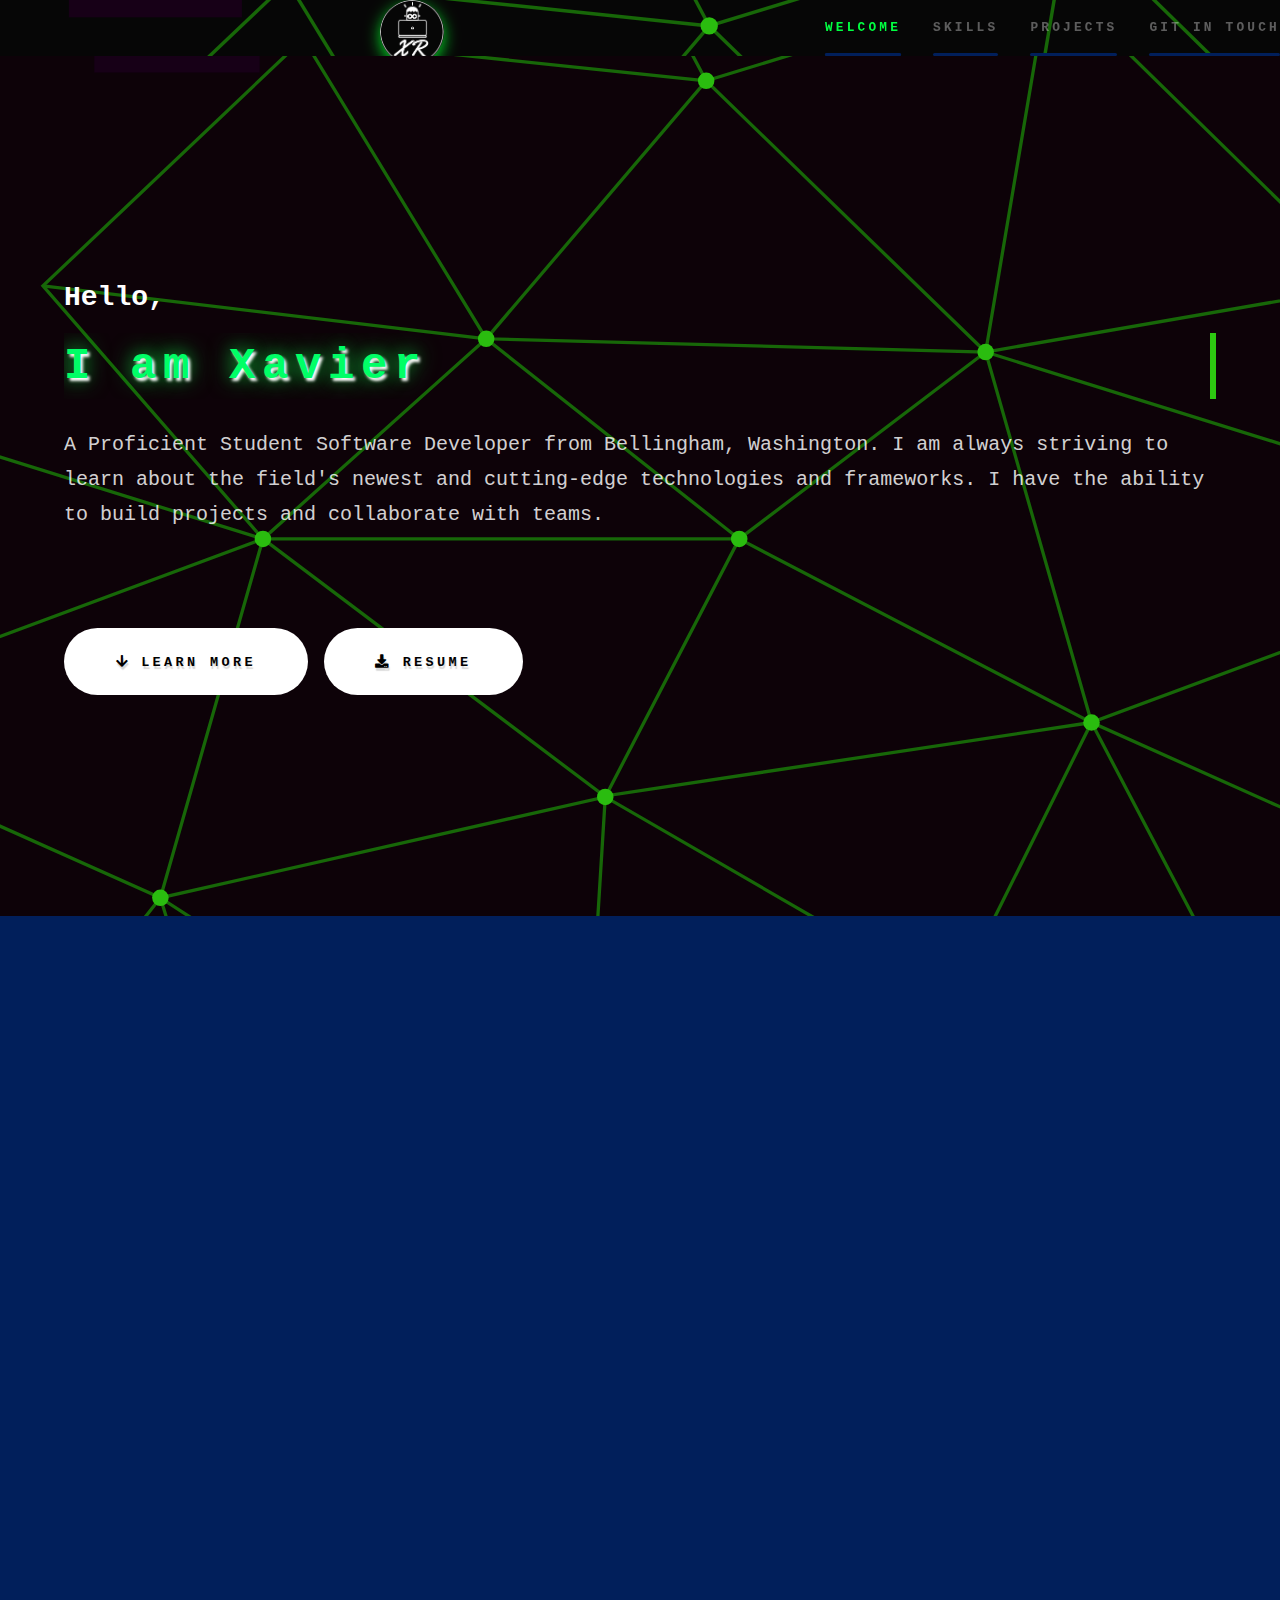
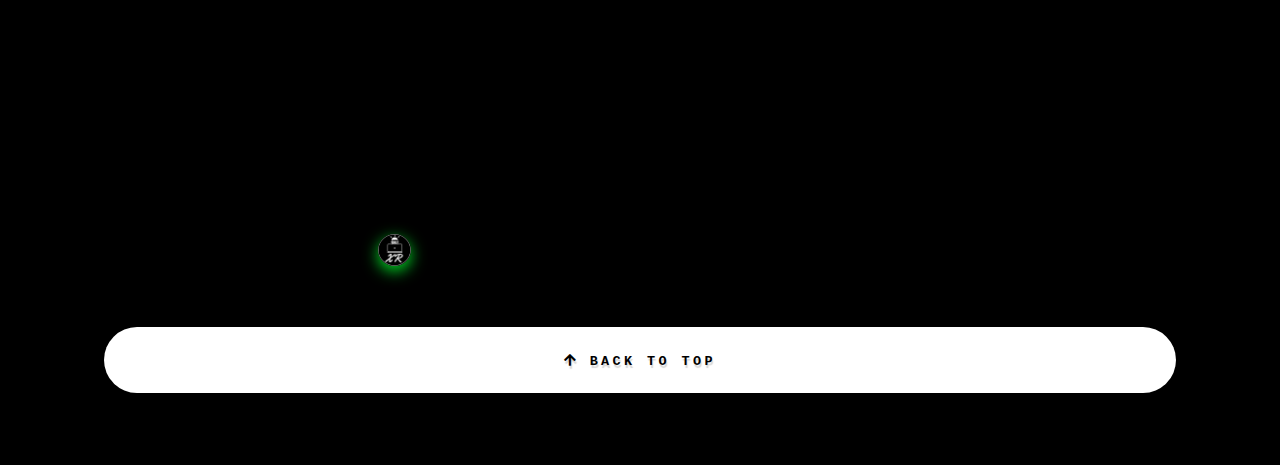
==== commit e34fcd2b: "Add files via upload" ====
--- a/index.html
+++ b/index.html
@@ -9,6 +9,8 @@
 		<link rel="icon" type="image/png" sizes="16x16" href="/favicon-16x16.png">
 		<link rel="manifest" href="/site.webmanifest">
 
+		<link rel="stylesheet" href="https://unpkg.com/aos@next/dist/aos.css" />
+
 		<meta charset="utf-8" />
 		<meta name="viewport" content="width=device-width, initial-scale=1, user-scalable=no" />
 		<link rel="stylesheet" href="assets/css/main.css" />
@@ -29,7 +31,7 @@
 							<li><a href="#intro">Welcome</a></li>
 							<li><a href="#one">Skills</a></li>
 							<li><a href="#two">Projects</a></li>
-							<li><a href="#three">Git in touch</a></li>							
+							<li><a href="#three">Git in touch</a></li>			
 						</ul>
 					</nav>
 					
@@ -59,71 +61,87 @@
 					</section>
 
 				<!-- Two -->
-					<section id="one" class="wrapper style3 fade-up">
-						<div class="inner">
+					<section id="one" class="wrapper style3" >
+						
+						<div class="inner" data-aos="fade-up" data-aos-duration="1000">
 							<h2><span>L</span>anguages</h2>
 							<p>All of my coding Languages and skills</p>
 							<div class="features">
 								<section>
 									<span class="icon solid major fa-code"></span>
-									<h3>HTML/CSS</h3>
-									<p>Skilled in HTML/CSS able to create a webpages and style</p>
+									<div data-aos="zoom-out-right" data-aos-duration="700">
+										<h3>HTML/CSS</h3>
+										<p>Skilled in HTML/CSS able to create a webpages and style</p>
+									</div>
 								</section>
 								<section>
 									<span class="icon solid major fa-lock"></span>
-									<h3>Javascript</h3>
-									<p>Proficient in writing scripts and doing object-oriented tasks</p>
+									<div data-aos="zoom-out-left" data-aos-duration="700">
+										<h3>Javascript</h3>
+										<p>Proficient in writing scripts and doing object-oriented tasks</p>
+									</div>
 								</section>
 								<section>
 									<span class="icon solid major fa-cog"></span>
-									<h3>Python</h3>
-									<p>Capable in writing scripts and doing object-oriented tasks. Also proficient on pandas and using APIs </p>
+									<div data-aos="zoom-out-right" data-aos-duration="700">
+										<h3>Python</h3>
+										<p>Capable of writing scripts and doing object-oriented tasks. Also proficient on pandas and using APIs </p>
+									</div>
 								</section>
 								<section>
 									<span class="icon solid major fa-desktop"></span>
-									<h3>BASH</h3>
-									<p>Experienced in Bash and Linux systems, able to read and execute commands from a file</p>
+									<div data-aos="zoom-out-left" data-aos-duration="700">
+										<h3>BASH</h3>
+										<p>Experienced in Bash and Linux systems, able to read and execute commands from a file</p>
+									</div>
 								</section>
 								<section>
 									<span class="icon solid major fa-link"></span>
-									<h3>Matlab</h3>
-									<p>Proficient in Matlab with matrix manipulations, plotting of functions/data and implementation of algorithms</p>
+									<div data-aos="zoom-out-right" data-aos-duration="700">
+										<h3>Matlab</h3>
+										<p>Proficient in Matlab with matrix manipulations, plotting of functions/data and implementation of algorithms</p>
+									</div>
 								</section>
 								<section>
 									<span class="icon solid major fa-link"></span>
-									<h3>Racket</h3>
-									<p>Skilled in Racket, solid understading of recursion and macro systems</p>
-								</section>
-							</div>
-
-							<div>
+									<div data-aos="zoom-out-left" data-aos-duration="700">
+										<h3>Racket</h3>
+										<p>Skilled in Racket, solid understading of recursion and macro systems</p>
+									</div>
+								</section>
+							</div>
+
+							<div class="inner" data-aos="fade-up" data-aos-duration="1000">
 								<h2><span>E</span>ducation</h2>
 								<p>Western Washington University</p>
-								<section class="image fit">
-									<img src="images/westerncampus.jpg">
-								</section>
-
-								<section class="image left logo">
-									<img src="images/Western Washington University Logo.png">
+								<div class="inner" data-aos="fade-up" data-aos-duration="1500">
+									<section class="image fit">
+										<img src="images/westerncampus.jpg">
+									</section>
+								</div>
+								<div class="inner" data-aos="fade-up" data-aos-duration="1000">
+									<section class="image left logo">
+										<img src="images/Western Washington University Logo.png">
+										
+									</section>
+									<br>
 									
-								</section>
-								<br>
-								
-								<p>MATHMATICS / COMPUTER SCIENCE, BACHELORS,<br> 
-									MINOR IN LEADERSHIP STUDIES,<br>
-									 BELLINGHAM Class of 2023
-								</p>
-								<br>
+									<p>MATHMATICS / COMPUTER SCIENCE, BACHELORS,<br> 
+										MINOR IN LEADERSHIP STUDIES,<br>
+										BELLINGHAM Class of 2023
+									</p>
+									<br>
+								</div>
 							</div>
 							
 						</div>
 					</section>
 				<!-- One -->
 					<section id="two" class="wrapper style2 spotlights">
-						<section>
+						<section data-aos="fade-right" data-aos-duration="700">
 							<a href="#" class="image"><img src="images/triangle.png" alt="" data-position="center center" /></a>
 							<div class="content">
-								<div class="inner">
+								<div class="inner" >
 									<h2><span>S</span>ierpinski Triangle</h2>
 									<p class="span">This project was written in python and consists of fractal triangles. This is done by picking a random point on the canvas and with turtle it draws the triangle. The python program uses recursion and the distance formula to draw the rest of the equilateral triangles giving this fractal effect.</p>
 									<ul class="actions">
@@ -132,10 +150,27 @@
 								</div>
 							</div>
 						</section>
-						<section>
+
+						<section data-aos="fade-right" data-aos-duration="700">
+							<a href="#" class="image"><img src="images/phicore.jpg" alt="" style="object-fit: scale-down;" /></a>
+							<div class="content">
+								<div class="inner">
+									<h2><span>P</span>hicore.com</h2>
+									<p class="span">Written in HTML/CSS and JavaScript this is a website I made for a client. With a time crunch, my client needing the website done before an upcoming conference, I was able to complete the website and exceed my clients expectations. The website performed excellently, and I managed to bring the website three times the amount of traffic than it received before. Overall, I was able to work with a strict deadline and help my client’s website gain traction.</p>
+									<ul class="actions">
+										<li><a href="https://phicore.com/" class="button primary icon brands fa-github">Learn more</a></li>
+									</ul>
+								</div>
+							</div>
+						</section>
+
+
+
+
+						<section data-aos="fade-right" data-aos-duration="700">
 							<a href="#" class="image"><img src="images/manhattan.png" alt="" data-position="top center" /></a>
 							<div class="content">
-								<div class="inner">
+								<div class="inner" >
 									<h2><span>M</span>anhattan Traffic</h2>
 									<p class="span">This project I am working on is written in HTML, Javascript and Geojson. The purpose of this project is to show the live traffic data in Manhattan over a map. Future plans for this project is to add a machine learning algorithm to help predict future traffic flow. </p>
 									<ul class="actions">
@@ -144,7 +179,7 @@
 								</div>
 							</div>
 						</section>
-						<section>
+						<section data-aos="fade-right" data-aos-duration="700">
 							<a href="#" class="image"><img src="images/thenannyxenia.png" alt="" data-position="25% 25%" /></a>
 							<div class="content">
 								<div class="inner">
@@ -156,11 +191,14 @@
 								</div>
 							</div>
 						</section>
+
+						
+
 					</section>
 				
 				<!-- Three -->
-					<section id="three" class="wrapper style4 fade-up">
-						<div class="inner">
+					<section id="three" class="wrapper style4" >
+						<div class="inner" data-aos="fade-up" data-aos-duration="1000">
 							<h2><span>G</span>it in touch</h2>
 							<p>Hope to hear from you soon!</p>
 							<div class="split style1">
@@ -189,7 +227,7 @@
 									<ul class="contact">
 										<li>
 											<h3>Email</h3>
-											<a href="#">xavier.rgz.bng@gmail.com</a>
+											<a href= "mailto: xaviertheprofessor58@.com">xavier.rgz.bng@gmail.com</a>
 										</li>
 										<li>
 											<h3>Phone</h3>
@@ -241,5 +279,11 @@
 			<script src="assets/js/breakpoints.min.js"></script>
 			<script src="assets/js/util.js"></script>
 			<script src="assets/js/main.js"></script>
+
+			<script src="https://unpkg.com/aos@next/dist/aos.js"></script>
+  			<script>
+    			AOS.init();
+  			</script>
+
 	</body>
 </html>
--- a/assets/css/main.css
+++ b/assets/css/main.css
@@ -109,7 +109,7 @@
 /* Type */
 
 	body, input, select, textarea {
-		color: rgba(255, 255, 255, 0.66);
+		color: rgba(255, 255, 255, 0.835);
 		font-family: courier, Helvetica, sans-serif;
 		font-size: 16.5pt;
 		font-weight: normal;
@@ -2744,9 +2744,9 @@
 				}
 			}
 
-			@media screen and (max-width: 389px) {
+			@media screen and (max-width: 993px) {
 				.image.fit.x.bot img {
-					width: 80%;
+					width: 100%;
 					margin: 0 0 0 0em;
 					border-radius: 100%;
 					overflow: hidden;
@@ -2770,6 +2770,37 @@
 					}
 				}
 			}
+
+			@media screen and (max-width: 470px) {
+				.image.fit.x.bot {
+					width: 40%;
+				}
+
+				.image.fit.x.bot img {
+					width: 100%;
+					margin: 0 0 0 0em;
+					border-radius: 100%;
+					overflow: hidden;
+					box-shadow: 0 5px 15px 0px rgb(0, 217, 36);
+					transform: translatey(0px);
+					animation: float 3.5s ease-in-out infinite;
+				}
+
+				@keyframes float {
+					0% {
+						box-shadow: 2px 5px 15px 5px rgb(10, 255, 76);
+						transform: translatey(0px);
+					}
+					50% {
+						box-shadow: 0 25px 15px 0px rgba(0, 79, 4, 0.734);
+						transform: translatey(-20px);
+					}
+					100% {
+						box-shadow: 2px 5px 15px 5px rgb(10, 255, 76);
+						transform: translatey(0px);
+					}
+				}
+			}
 			
 		.image.main {
 			display: block;
@@ -2783,8 +2814,7 @@
 
 	.typewriter h1 {
 		color:rgb(0, 255, 102);
-		text-shadow: 2.5px 2.5px 3px rgb(255, 255, 255), 0 0 25px rgba(0, 255, 72, 0.807), 0 0 15px rgba(40, 187, 60, 0.781);
-			
+		text-shadow: 2.5px 2.5px 3px rgb(255, 255, 255), 0 0 25px rgba(0, 255, 72, 0.807), 0 0 15px rgba(40, 187, 60, 0.381);
 		font-family: courier;
 		overflow: hidden; /* Ensures the content is not revealed until the animation */
 		border-right: .15em solid #37ff14c8; /* The typwriter cursor */
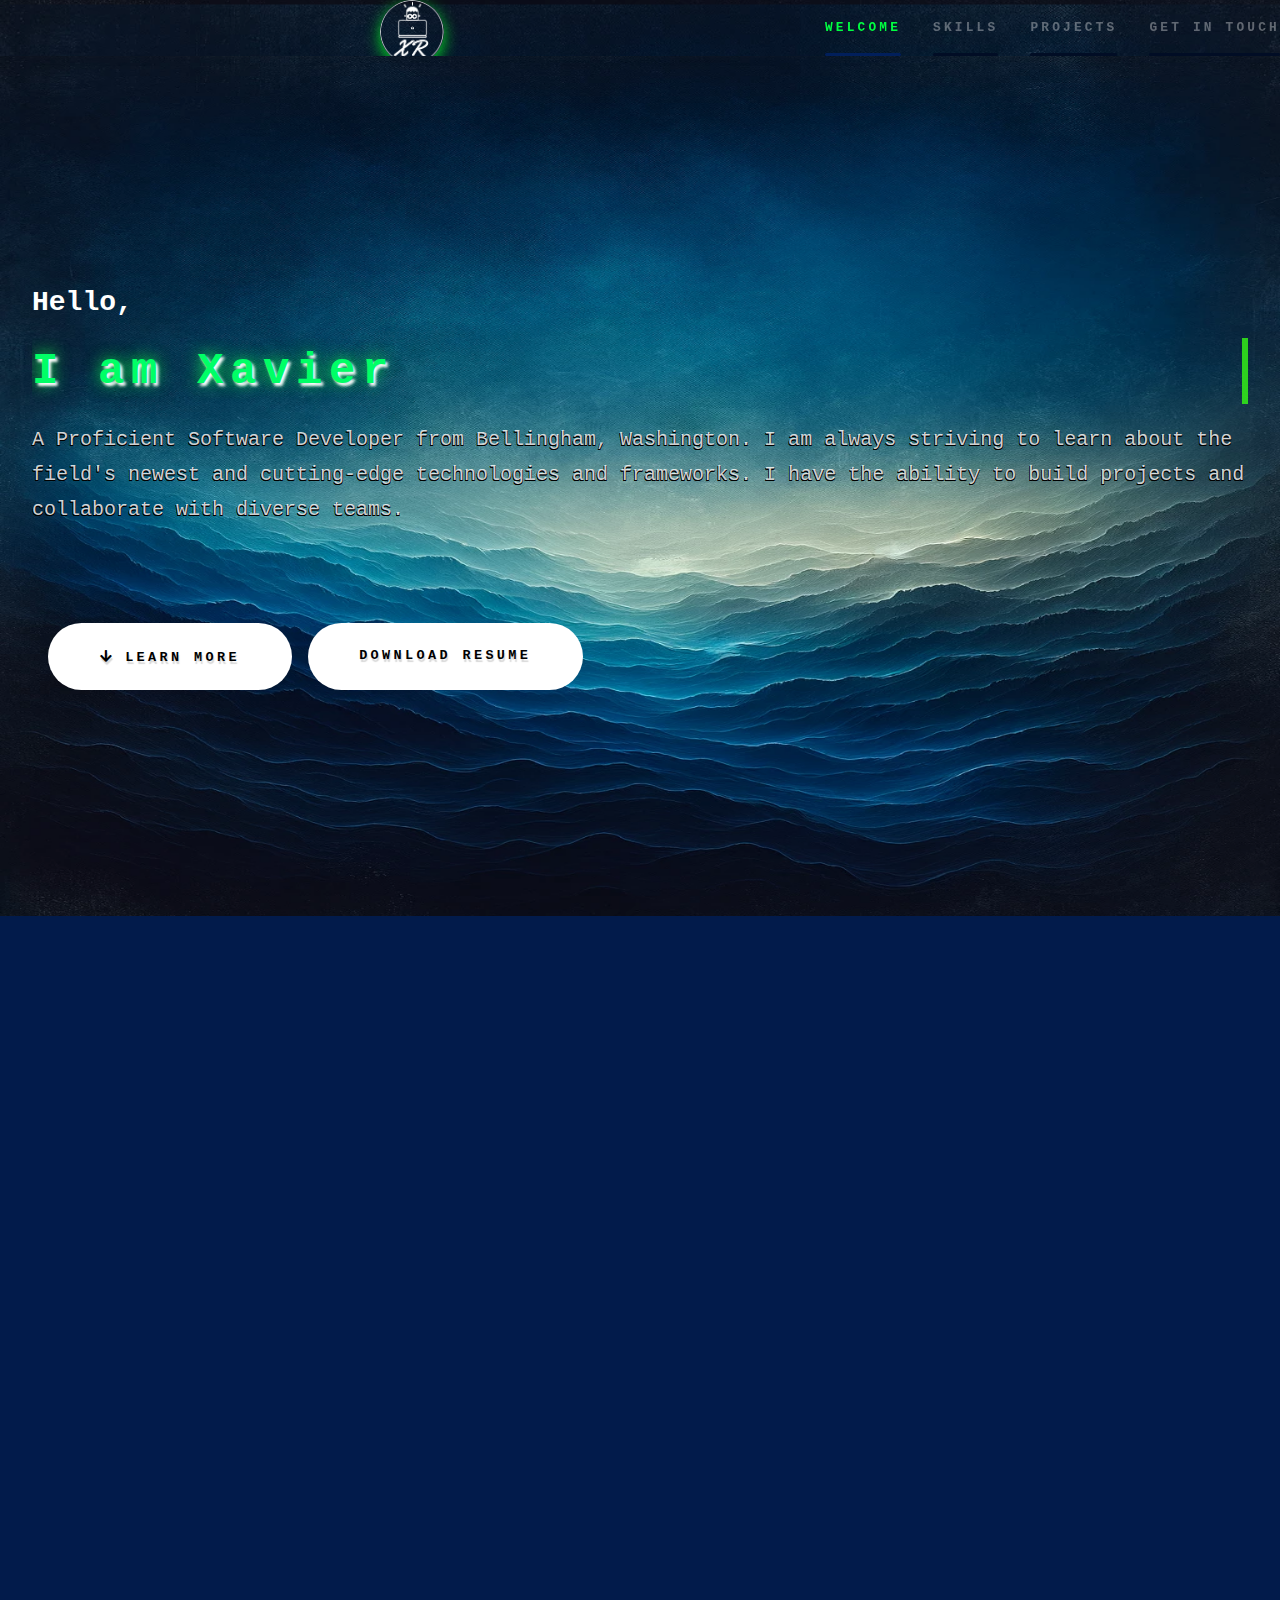
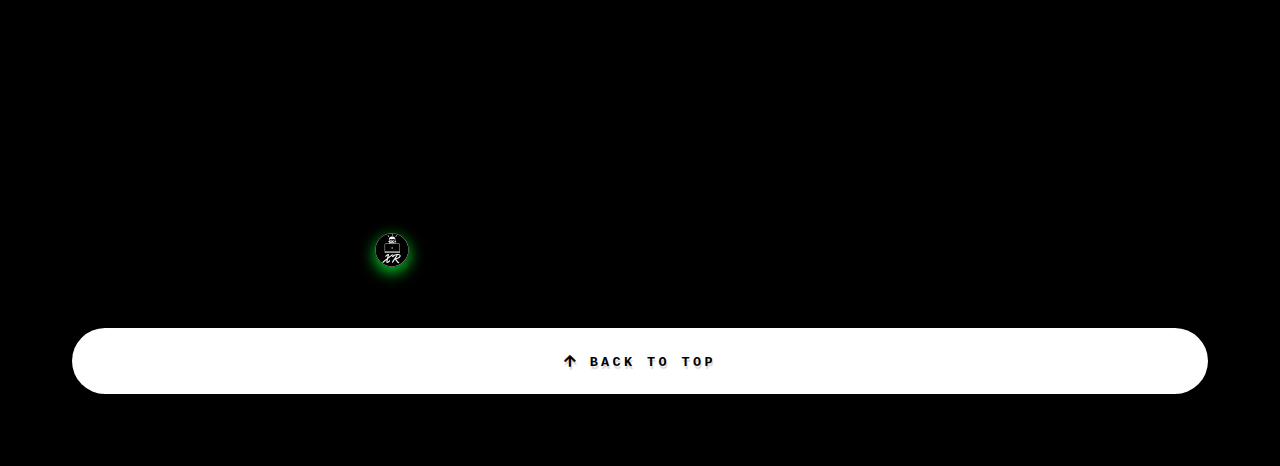
==== commit 9a97647e: "I made some changes" ====
--- a/index.html
+++ b/index.html
@@ -1,5 +1,4 @@
 <!DOCTYPE HTML>
-
 <html>
 	<head>
 		<title>Xavier Rodriguez</title>
@@ -12,7 +11,7 @@
 		<link rel="stylesheet" href="https://unpkg.com/aos@next/dist/aos.css" />
 
 		<meta charset="utf-8" />
-		<meta name="viewport" content="width=device-width, initial-scale=1, user-scalable=no" />
+		<meta name="viewport" content="width=device-width, initial-scale=1">
 		<link rel="stylesheet" href="assets/css/main.css" />
 		
 		<noscript><link rel="stylesheet" href="assets/css/noscript.css" /></noscript>
@@ -31,7 +30,7 @@
 							<li><a href="#intro">Welcome</a></li>
 							<li><a href="#one">Skills</a></li>
 							<li><a href="#two">Projects</a></li>
-							<li><a href="#three">Git in touch</a></li>			
+							<li><a href="#three">Get in touch</a></li>			
 						</ul>
 					</nav>
 					
@@ -40,7 +39,6 @@
 
 		<!-- Wrapper -->
 			<div id="wrapper">
-
 				<!-- Intro -->
 					<section id="intro" class="wrapper style1 fullscreen fade-up">
 						<div class="inner">
@@ -50,28 +48,34 @@
 								<h1>I am Xavier</h1>
 							</div>
 							<br>
-							<p>A Proficient Student Software Developer from Bellingham, Washington. I am always striving to learn about the field's newest and cutting-edge technologies and frameworks. I have the ability to build projects and collaborate with teams.</p>
+							<p style="text-shadow: -.5px .5px 0 #000, -.5px .5px 0 #000, -.5px .5px 0 #000, .5px .5px 0 #000;font-weight: 1.4em;   
+							margin-top:-.5em;">A Proficient     
+							Software Developer from Bellingham, Washington. I am always striving to learn about the field's 
+							newest and cutting-edge technologies and frameworks. I have the ability to build projects and collaborate with diverse 
+							teams. 
+							</p>
 							<br>
 							<br>
 							<ul class="actions">
 								<li><a href="#one" class="button primary icon solid fa-arrow-down scrolly">Learn more</a></li>
-								<li><a href="/resume/Xavier's Cover Letter & Resume.pdf" download class="button primary icon solid fa-download">Resume</a></li>
+								<li><a href="/resume/Xavier's Cover Letter & Resume.pdf" download class="button primary icon solid fa- 
+									download">Download Resume</a></li>
 							</ul>
 						</div>
 					</section>
 
 				<!-- Two -->
-					<section id="one" class="wrapper style3" >
-						
+					<section id="one" class="wrapper style3" >		
 						<div class="inner" data-aos="fade-up" data-aos-duration="1000">
-							<h2><span>L</span>anguages</h2>
+							<h2><span>L</span>anguages/<span>S</span>kills</h2>
 							<p>All of my coding Languages and skills</p>
 							<div class="features">
+								<!-- Existing Skills -->
 								<section>
 									<span class="icon solid major fa-code"></span>
 									<div data-aos="zoom-out-right" data-aos-duration="700">
 										<h3>HTML/CSS</h3>
-										<p>Skilled in HTML/CSS able to create a webpages and style</p>
+										<p>Skilled in HTML/CSS able to create webpages and style</p>
 									</div>
 								</section>
 								<section>
@@ -99,14 +103,60 @@
 									<span class="icon solid major fa-link"></span>
 									<div data-aos="zoom-out-right" data-aos-duration="700">
 										<h3>Matlab</h3>
-										<p>Proficient in Matlab with matrix manipulations, plotting of functions/data and implementation of algorithms</p>
+										<p>Proficient in Matlab with matrix manipulations, plotting of functions/data and implementation of 
+											algorithms</p>
 									</div>
 								</section>
 								<section>
 									<span class="icon solid major fa-link"></span>
 									<div data-aos="zoom-out-left" data-aos-duration="700">
 										<h3>Racket</h3>
-										<p>Skilled in Racket, solid understading of recursion and macro systems</p>
+										<p>Skilled in Racket, solid understanding of recursion and macro systems</p>
+									</div>
+								</section>
+								<!-- Additional Skills from Resume -->
+								<section>
+									<span class="icon solid major fa-cogs"></span>
+									<div data-aos="zoom-out-right" data-aos-duration="700">
+										<h3>C++</h3>
+										<p>Proficient in C++ for developing efficient, high-performance applications.</p>
+									</div>
+								</section>
+								<section>
+									<span class="icon solid major fa-fire"></span>
+									<div data-aos="zoom-out-left" data-aos-duration="700">
+										<h3>Firebase</h3>
+										<p>Skilled in leveraging Firebase for backend development, including real-time database management, user 
+											authentication, and deploying scalable cloud functions.</p>
+									</div>
+								</section>
+								<section>
+									<span class="icon solid major fa-cloud"></span>
+									<div data-aos="zoom-out-right" data-aos-duration="700">
+										<h3>Node.js</h3>
+										<p>Adept in building scalable server-side applications using Node.js.</p>
+									</div>
+								</section>
+								<section>
+									<span class="icon solid major fa-code"></span>
+									<div data-aos="zoom-out-left" data-aos-duration="700">
+										<h3>React.js</h3>
+										<p>Skilled in React.js for building interactive UIs and component-based architecture.</p>
+									</div>
+								</section>
+								<section>
+									<span class="icon solid major fa-server"></span>
+									<div data-aos="zoom-out-right" data-aos-duration="700">
+										<h3>MySQL</h3>
+										<p>Competent in MySQL for database management, SQL querying, and optimization.</p>
+									</div>
+								</section>
+								<section>
+									<span class="icon solid major fa-server"></span>
+									<div data-aos="zoom-out-left" data-aos-duration="700">
+										<h3>Drupal/Wordpress</h3>
+										<p>Experienced in using Drupal and WordPress for content management and website development. Proficient in 
+											creating user-friendly, responsive websites with custom themes and plugins.</p>
 									</div>
 								</section>
 							</div>
@@ -125,7 +175,6 @@
 										
 									</section>
 									<br>
-									
 									<p>MATHMATICS / COMPUTER SCIENCE, BACHELORS,<br> 
 										MINOR IN LEADERSHIP STUDIES,<br>
 										BELLINGHAM Class of 2023
@@ -136,70 +185,107 @@
 							
 						</div>
 					</section>
-				<!-- One -->
+				<!-- Three -->
 					<section id="two" class="wrapper style2 spotlights">
+						<div class="inner" data-aos="fade-right" data-aos-duration="1000" style="margin: 0em 0em -4em 0em;">
+							<h2><span>E</span>xperience</h2>
+						</div>
+						<section data-aos="fade-right" data-aos-duration="700" >
+							<img src="images/sei.png" alt=""  class="images main" data-position="center center"/></a>
+							<div class="content">
+								<div class="inner" >
+									<h2>Web Developer</h2>
+									<p class="span">
+										Working at Western Washington University as the web developer for the Sustainability Engagement Institute. I 
+										would frequently implement website designs and functionalities using Drupal and JavaScript, alongside server- 
+										side development. I honed my skills ensuring the SEI website was updated for content accuracy and 
+										accessibility. My role involved managing multiple projects simultaneously, presenting web and graphic design 
+										concepts to clients, and developing strategies to engage specific audiences.</p>
+									<ul class="actions">
+										<li><a href="https://sustain.wwu.edu" class="button primary icon brands 
+											fa-github">Learn more</a></li>
+									</ul>
+								</div>
+							</div>
+						</section>
+
+						<div class="inner" data-aos="fade-right" data-aos-duration="1000" style="margin: 0em 0em -4em 0em;">
+							<h2><span>P</span>rojects</h2>
+						</div>
 						<section data-aos="fade-right" data-aos-duration="700">
-							<a href="#" class="image"><img src="images/triangle.png" alt="" data-position="center center" /></a>
+							<img src="images/Mitra.png" class="images main" alt="Autism Strength Website" data-position="center 
+							 center" />
+							<div class="content">
+								<div class="inner">
+									<h2>Mitra Website</h2>
+									<p class="span">
+										As the Lead Developer and Researcher since September 2022, I have been collaborating with professor Ahmed 
+										Shammem at Western Washington University to develop a full-stack website that assists students with autism or 
+										that are neurodivergent. The 
+										project has led to a networking platform designed to foster mentor-mentee relationships 
+										within the autism community. The site was constructed using React.js, CSS, Babel, JavaScript, Redux, Node.js, 
+										and Firebase. It features a matching algorithm that pairs mentors and mentees based on shared interests, 
+										and includes chat functionalities to facilitate communication between mentors and mentees.
+									</p>
+									<ul class="actions">
+										<li><a href="https://mitra-wwu-61819.web.app/" class="button primary">Learn More</a></li>
+									</ul>
+								</div>
+							</div>
+						</section>
+						<section data-aos="fade-right" data-aos-duration="700" >
+							<img src="images/phicore.png" class="images main" alt="" data-position="center center" /></a>
+							<div class="content">
+								<div class="inner">
+									<h2>Phicore.com</h2>
+									<p class="span">Written in HTML/CSS and JavaScript this is a website I made for a client. With a time crunch, my 
+										client needing the website done before an upcoming conference, I was able to complete the website and exceed my 
+										clients expectations. The website performed excellently, and I managed to bring the website three times the 
+										amount of traffic than it received before. Overall, I was able to work with a strict deadline and help my 
+										client’s website gain traction.</p>
+									<ul class="actions">
+										<li><a href="https://phicore.com/" class="button primary icon brands fa-github">Learn more</a></li>
+									</ul>
+								</div>
+							</div>
+						</section>
+						<section data-aos="fade-right" data-aos-duration="700">
+							<img src="images/triangle.png" alt="" class="images main" data-position="center center" /></a>
 							<div class="content">
 								<div class="inner" >
-									<h2><span>S</span>ierpinski Triangle</h2>
-									<p class="span">This project was written in python and consists of fractal triangles. This is done by picking a random point on the canvas and with turtle it draws the triangle. The python program uses recursion and the distance formula to draw the rest of the equilateral triangles giving this fractal effect.</p>
-									<ul class="actions">
-										<li><a href="https://github.com/XaviRB/cs141/tree/main/cs141/Assignments/A4" class="button primary icon brands fa-github">Learn more</a></li>
+									<h2>Sierpinski Triangle</h2>
+									<p class="span">This project was written in python and consists of fractal triangles. This is done by picking a 
+										random point on the canvas and with turtle it draws the triangle. The python program uses recursion and the 
+										distance formula to draw the rest of the equilateral triangles giving this fractal effect.</p>
+									<ul class="actions">
+										<li><a href="https://github.com/XaviRB/cs141/tree/main/cs141/Assignments/A4" class="button primary icon brands 
+											fa-github">Learn more</a></li>
 									</ul>
 								</div>
 							</div>
 						</section>
 
 						<section data-aos="fade-right" data-aos-duration="700">
-							<a href="#" class="image"><img src="images/phicore.jpg" alt="" style="object-fit: scale-down;" /></a>
-							<div class="content">
-								<div class="inner">
-									<h2><span>P</span>hicore.com</h2>
-									<p class="span">Written in HTML/CSS and JavaScript this is a website I made for a client. With a time crunch, my client needing the website done before an upcoming conference, I was able to complete the website and exceed my clients expectations. The website performed excellently, and I managed to bring the website three times the amount of traffic than it received before. Overall, I was able to work with a strict deadline and help my client’s website gain traction.</p>
-									<ul class="actions">
-										<li><a href="https://phicore.com/" class="button primary icon brands fa-github">Learn more</a></li>
-									</ul>
-								</div>
-							</div>
-						</section>
-
-
-
-
-						<section data-aos="fade-right" data-aos-duration="700">
-							<a href="#" class="image"><img src="images/manhattan.png" alt="" data-position="top center" /></a>
+							<img src="images/manhattan.png" class="images main" alt="" data-position="center center" /></a>
 							<div class="content">
 								<div class="inner" >
-									<h2><span>M</span>anhattan Traffic</h2>
-									<p class="span">This project I am working on is written in HTML, Javascript and Geojson. The purpose of this project is to show the live traffic data in Manhattan over a map. Future plans for this project is to add a machine learning algorithm to help predict future traffic flow. </p>
-									<ul class="actions">
-										<li><a href="https://github.com/XaviRB/Manhattan-traffic" class="button primary icon brands fa-github">Learn more</a></li>
-									</ul>
-								</div>
-							</div>
-						</section>
-						<section data-aos="fade-right" data-aos-duration="700">
-							<a href="#" class="image"><img src="images/thenannyxenia.png" alt="" data-position="25% 25%" /></a>
-							<div class="content">
-								<div class="inner">
-									<h2><span>T</span>henannyxenia.com</h2>
-									<p class="span">This project uses WordPress as its main structure has the form of a generic website that I made to my clients specifications. This website is live and contains a self made booking system where my client can receive emails and a text messages whenever someone books a meeting with them.</p>
-									<ul class="actions">
-										<li><a href="https://thenannyxenia.com/" class="button primary icon brands fa-github">Learn more</a></li>
-									</ul>
-								</div>
-							</div>
-						</section>
-
-						
-
+									<h2>Manhattan Traffic</h2>
+									<p class="span">This project I am working on is written in HTML, Javascript and Geojson. The purpose of this 
+										project is to show the live traffic data in Manhattan over a map. Future plans for this project is to add a 
+										machine learning algorithm to help predict future traffic flow. </p>
+									<ul class="actions">
+										<li><a href="https://github.com/XaviRB/Manhattan-traffic" class="button primary icon brands fa-github">Learn v 
+											more</a></li>
+									</ul>
+								</div>
+							</div>
+						</section>
 					</section>
 				
 				<!-- Three -->
 					<section id="three" class="wrapper style4" >
 						<div class="inner" data-aos="fade-up" data-aos-duration="1000">
-							<h2><span>G</span>it in touch</h2>
+							<h2><span>G</span>et in touch</h2>
 							<p>Hope to hear from you soon!</p>
 							<div class="split style1">
 								<section>
@@ -244,10 +330,12 @@
 													<a href="#" class="icon brands fa-facebook-f"><span class="label">Facebook</span></a>
 												</li>
 												<li>
-													<a href="https://github.com/XaviRB" class="icon brands fa-github"><span class="label">GitHub</span></a>
+													<a href="https://github.com/XaviRB" class="icon brands fa-github"><span class="label">GitHub</span> 
+													</a>
 												</li>
 												<li>
-													<a href="https://www.linkedin.com/in/xavier-rodriguez-a9120023b/ " class="icon brands fa-linkedin-in"><span class="label">LinkedIn</span></a>
+													<a href="https://www.linkedin.com/in/xavier-rodriguez-a9120023b/ " class="icon brands fa-linkedin- 
+													 in"><span class="label">LinkedIn</span></a>
 												</li>
 											</ul>
 										</li>
@@ -279,11 +367,9 @@
 			<script src="assets/js/breakpoints.min.js"></script>
 			<script src="assets/js/util.js"></script>
 			<script src="assets/js/main.js"></script>
-
 			<script src="https://unpkg.com/aos@next/dist/aos.js"></script>
   			<script>
     			AOS.init();
   			</script>
-
 	</body>
 </html>
--- a/assets/css/main.css
+++ b/assets/css/main.css
@@ -1,4206 +1,4212 @@
-@import url(fontawesome-all.min.css);
-
-html, body, div, span, applet, object,
-iframe, h1, h2, h3, h4, h5, h6, p, blockquote,
-pre, a, abbr, acronym, address, big, cite,
-code, del, dfn, em, img, ins, kbd, q, s, samp,
-small, strike, strong, sub, sup, tt, var, b,
-u, i, center, dl, dt, dd, ol, ul, li, fieldset,
-form, label, legend, table, caption, tbody,
-tfoot, thead, tr, th, td, article, aside,
-canvas, details, embed, figure, figcaption,
-footer, header, hgroup, menu, nav, output, ruby,
-section, summary, time, mark, audio, video {
-	margin: 0;
-	padding: 0;
-	border: 0;
-	font-size: 100%;
-	font: inherit;
-	vertical-align: baseline;}
-
-article, aside, details, figcaption, figure,
-footer, header, hgroup, menu, nav, section {
-	display: block;}
-
-body {
-	line-height: 1;
-}
-
-ol, ul {
-	list-style: none;
-}
-
-blockquote, q {
-	quotes: none;
-}
-
-	blockquote:before, blockquote:after, q:before, q:after {
-		content: '';
-		content: none;
-	}
-
-table {
-	border-collapse: collapse;
-	border-spacing: 0;
-}
-
-body {
-	-webkit-text-size-adjust: none;
-}
-
-mark {
-	background-color: transparent;
-	color: inherit;
-}
-
-input::-moz-focus-inner {
-	border: 0;
-	padding: 0;
-}
-
-input, select, textarea {
-	-moz-appearance: none;
-	-webkit-appearance: none;
-	-ms-appearance: none;
-	appearance: none;
-}
-
-/* Basic */
-
-	@-ms-viewport {
-		width: device-width;
-	}
-
-	body {
-		-ms-overflow-style: scrollbar;
-	}
-
-	@media screen and (max-width: 480px) {
-
-		html, body {
-			min-width: 320px;
-		}
-
-	}
-
-	html {
-		box-sizing: border-box;
-	}
-
-	*, *:before, *:after {
-		box-sizing: inherit;
-	}
-
-	body {
-		background: #636265;
-	}
-
-		body.is-preload *, body.is-preload *:before, body.is-preload *:after {
-			-moz-animation: none !important;
-			-webkit-animation: none !important;
-			-ms-animation: none !important;
-			animation: none !important;
-			-moz-transition: none !important;
-			-webkit-transition: none !important;
-			-ms-transition: none !important;
-			transition: none !important;
-		}
-
-/* Type */
-
-	body, input, select, textarea {
-		color: rgba(255, 255, 255, 0.835);
-		font-family: courier, Helvetica, sans-serif;
-		font-size: 16.5pt;
-		font-weight: normal;
-		line-height: 1.75;
-	}
-
-		@media screen and (max-width: 1680px) {
-
-			body, input, select, textarea {
-				font-size: 13pt;
-			}
-
-		}
-
-		@media screen and (max-width: 1280px) {
-
-			body, input, select, textarea {
-				font-size: 12pt;
-			}
-
-		}
-
-		@media screen and (max-width: 360px) {
-
-			body, input, select, textarea {
-				font-size: 11pt;
-			}
-
-		}
-
-	a {
-		-moz-transition: color 0.2s ease, border-bottom-color 0.2s ease;
-		-webkit-transition: color 0.2s ease, border-bottom-color 0.2s ease;
-		-ms-transition: color 0.2s ease, border-bottom-color 0.2s ease;
-		transition: color 0.2s ease, border-bottom-color 0.2s ease;
-		border-bottom: dotted 1px rgba(255, 255, 255, 0.35);
-		color: inherit;
-		text-decoration: none;
-	}
-
-		a:hover {
-			border-bottom-color: transparent;
-			color: #ffffff;
-		}
-
-	strong, b {
-		color: #ffffff;
-		font-weight: bold;
-	}
-
-	em, i {
-		font-style: italic;
-	}
-
-	p {
-		margin: 0 0 2em 0;
-	}
-
-	p.span{
-		display: -moz-flex;
-		display: -webkit-flex;
-		display: -ms-flex;
-		display: flex;
-		-moz-flex-wrap: wrap;
-		-webkit-flex-wrap: wrap;
-		-ms-flex-wrap: wrap;
-		flex-wrap: wrap;
-		border-radius: 0.25em;
-		border: solid 1px rgba(255, 255, 255, 0.15);
-		background: rgba(255, 255, 255, 0.055);
-		margin: 0 0 2em 0;
-		padding-inline: 1em 1em;
-	}
-
-	h1, h2, h3, h4, h5, h6 {
-		color: #ffffff;
-		font-weight: bold;
-		line-height: 1.5;
-		margin: 0 0 0.5em 0;
-	}
-
-		h1 a, h2 a, h3 a, h4 a, h5 a, h6 a {
-			color: inherit;
-			text-decoration: none;
-		}
-
-		h2 span{
-			color:rgb(0, 255, 65);
-			text-shadow: 1.5px 1.5px 2.5px rgb(255, 255, 255), 0 0 25px rgba(0, 255, 72, 0.807), 0 0 15px rgba(40, 187, 60, 0.781);
-			position:relative;
-			bottom: 2.5px;
-               
-		}
-
-	h1 {
-		font-size: 2.75em;
-	}
-
-		h1.major {
-			margin: 0 0 1.3em 0;
-			position: relative;
-			padding-bottom: 0.35em;
-		}
-
-			h1.major:after {
-				background-image: -moz-linear-gradient(to right, #5e42a6, #b74e91);
-				background-image: -webkit-linear-gradient(to right, #5e42a6, #b74e91);
-				background-image: -ms-linear-gradient(to right, #5e42a6, #b74e91);
-				background-image: linear-gradient(to right, #5e42a6, #b74e91);
-				-moz-transition: max-width 0.2s ease;
-				-webkit-transition: max-width 0.2s ease;
-				-ms-transition: max-width 0.2s ease;
-				transition: max-width 0.2s ease;
-				border-radius: 0.2em;
-				bottom: 0;
-				content: '';
-				height: 0.05em;
-				position: absolute;
-				right: 0;
-				width: 100%;
-			}
-
-	h2 {
-		font-size: 1.75em;
-	}
-
-	h3 {
-		font-size: 1.1em;
-	}
-
-	h4 {
-		font-size: 1em;
-	}
-
-	h5 {
-		font-size: 0.8em;
-	}
-
-	h6 {
-		font-size: 0.6em;
-	}
-
-	@media screen and (max-width: 736px) {
-
-		h1 {
-			font-size: 2em;
-		}
-
-		h2 {
-			font-size: 1.25em;
-		}
-
-		h3 {
-			font-size: 1em;
-		}
-
-		h4 {
-			font-size: 0.8em;
-		}
-
-		h5 {
-			font-size: 0.6em;
-		}
-
-		h6 {
-			font-size: 0.6em;
-		}
-
-	}
-
-	sub {
-		font-size: 0.8em;
-		position: relative;
-		top: 0.5em;
-	}
-
-	sup {
-		font-size: 0.8em;
-		position: relative;
-		top: -0.5em;
-	}
-
-	blockquote {
-		border-left: solid 4px rgba(255, 255, 255, 0.15);
-		font-style: italic;
-		margin: 0 0 2em 0;
-		padding: 0.5em 0 0.5em 2em;
-	}
-
-	code {
-		background: rgba(255, 255, 255, 0.05);
-		border-radius: 0.25em;
-		border: solid 1px rgba(255, 255, 255, 0.15);
-		font-family: "Courier New", monospace;
-		font-size: 0.9em;
-		margin: 0 0.25em;
-		padding: 0.25em 0.65em;
-	}
-
-	pre {
-		-webkit-overflow-scrolling: touch;
-		font-family: "Courier New", monospace;
-		font-size: 0.9em;
-		margin: 0 0 2em 0;
-	}
-
-		pre code {
-			display: block;
-			line-height: 1.75em;
-			padding: 1em 1.5em;
-			overflow-x: auto;
-		}
-
-	hr {
-		border: 0;
-		border-bottom: solid 1px rgba(255, 255, 255, 0.15);
-		margin: 2em 0;
-	}
-
-		hr.major {
-			margin: 3em 0;
-		}
-
-	.align-left {
-		text-align: left;
-	}
-
-	.align-center {
-		text-align: center;
-	}
-
-	.align-right {
-		text-align: right;
-	}
-
-/* Row */
-
-	.row {
-		display: flex;
-		flex-wrap: wrap;
-		box-sizing: border-box;
-		align-items: stretch;
-	}
-
-		.row > * {
-			box-sizing: border-box;
-		}
-
-		.row.gtr-uniform > * > :last-child {
-			margin-bottom: 0;
-		}
-
-		.row.aln-left {
-			justify-content: flex-start;
-		}
-
-		.row.aln-center {
-			justify-content: center;
-		}
-
-		.row.aln-right {
-			justify-content: flex-end;
-		}
-
-		.row.aln-top {
-			align-items: flex-start;
-		}
-
-		.row.aln-middle {
-			align-items: center;
-		}
-
-		.row.aln-bottom {
-			align-items: flex-end;
-		}
-
-		.row > .imp {
-			order: -1;
-		}
-
-		.row > .col-1 {
-			width: 8.33333%;
-		}
-
-		.row > .off-1 {
-			margin-left: 8.33333%;
-		}
-
-		.row > .col-2 {
-			width: 16.66667%;
-		}
-
-		.row > .off-2 {
-			margin-left: 16.66667%;
-		}
-
-		.row > .col-3 {
-			width: 25%;
-		}
-
-		.row > .off-3 {
-			margin-left: 25%;
-		}
-
-		.row > .col-4 {
-			width: 33.33333%;
-		}
-
-		.row > .off-4 {
-			margin-left: 33.33333%;
-		}
-
-		.row > .col-5 {
-			width: 41.66667%;
-		}
-
-		.row > .off-5 {
-			margin-left: 41.66667%;
-		}
-
-		.row > .col-6 {
-			width: 50%;
-		}
-
-		.row > .off-6 {
-			margin-left: 50%;
-		}
-
-		.row > .col-7 {
-			width: 58.33333%;
-		}
-
-		.row > .off-7 {
-			margin-left: 58.33333%;
-		}
-
-		.row > .col-8 {
-			width: 66.66667%;
-		}
-
-		.row > .off-8 {
-			margin-left: 66.66667%;
-		}
-
-		.row > .col-9 {
-			width: 75%;
-		}
-
-		.row > .off-9 {
-			margin-left: 75%;
-		}
-
-		.row > .col-10 {
-			width: 83.33333%;
-		}
-
-		.row > .off-10 {
-			margin-left: 83.33333%;
-		}
-
-		.row > .col-11 {
-			width: 91.66667%;
-		}
-
-		.row > .off-11 {
-			margin-left: 91.66667%;
-		}
-
-		.row > .col-12 {
-			width: 100%;
-		}
-
-		.row > .off-12 {
-			margin-left: 100%;
-		}
-
-		.row.gtr-0 {
-			margin-top: 0;
-			margin-left: 0em;
-		}
-
-			.row.gtr-0 > * {
-				padding: 0 0 0 0em;
-			}
-
-			.row.gtr-0.gtr-uniform {
-				margin-top: 0em;
-			}
-
-				.row.gtr-0.gtr-uniform > * {
-					padding-top: 0em;
-				}
-
-		.row.gtr-25 {
-			margin-top: 0;
-			margin-left: -0.375em;
-		}
-
-			.row.gtr-25 > * {
-				padding: 0 0 0 0.375em;
-			}
-
-			.row.gtr-25.gtr-uniform {
-				margin-top: -0.375em;
-			}
-
-				.row.gtr-25.gtr-uniform > * {
-					padding-top: 0.375em;
-				}
-
-		.row.gtr-50 {
-			margin-top: 0;
-			margin-left: -0.75em;
-		}
-
-			.row.gtr-50 > * {
-				padding: 0 0 0 0.75em;
-			}
-
-			.row.gtr-50.gtr-uniform {
-				margin-top: -0.75em;
-			}
-
-				.row.gtr-50.gtr-uniform > * {
-					padding-top: 0.75em;
-				}
-
-		.row {
-			margin-top: 0;
-			margin-left: -1.5em;
-		}
-
-			.row > * {
-				padding: 0 0 0 1.5em;
-			}
-
-			.row.gtr-uniform {
-				margin-top: -1.5em;
-			}
-
-				.row.gtr-uniform > * {
-					padding-top: 1.5em;
-				}
-
-		.row.gtr-150 {
-			margin-top: 0;
-			margin-left: -2.25em;
-		}
-
-			.row.gtr-150 > * {
-				padding: 0 0 0 2.25em;
-			}
-
-			.row.gtr-150.gtr-uniform {
-				margin-top: -2.25em;
-			}
-
-				.row.gtr-150.gtr-uniform > * {
-					padding-top: 2.25em;
-				}
-
-		.row.gtr-200 {
-			margin-top: 0;
-			margin-left: -3em;
-		}
-
-			.row.gtr-200 > * {
-				padding: 0 0 0 3em;
-			}
-
-			.row.gtr-200.gtr-uniform {
-				margin-top: -3em;
-			}
-
-				.row.gtr-200.gtr-uniform > * {
-					padding-top: 3em;
-				}
-
-		@media screen and (max-width: 1680px) {
-
-			.row {
-				display: flex;
-				flex-wrap: wrap;
-				box-sizing: border-box;
-				align-items: stretch;
-			}
-
-				.row > * {
-					box-sizing: border-box;
-				}
-
-				.row.gtr-uniform > * > :last-child {
-					margin-bottom: 0;
-				}
-
-				.row.aln-left {
-					justify-content: flex-start;
-				}
-
-				.row.aln-center {
-					justify-content: center;
-				}
-
-				.row.aln-right {
-					justify-content: flex-end;
-				}
-
-				.row.aln-top {
-					align-items: flex-start;
-				}
-
-				.row.aln-middle {
-					align-items: center;
-				}
-
-				.row.aln-bottom {
-					align-items: flex-end;
-				}
-
-				.row > .imp-xlarge {
-					order: -1;
-				}
-
-				.row > .col-1-xlarge {
-					width: 8.33333%;
-				}
-
-				.row > .off-1-xlarge {
-					margin-left: 8.33333%;
-				}
-
-				.row > .col-2-xlarge {
-					width: 16.66667%;
-				}
-
-				.row > .off-2-xlarge {
-					margin-left: 16.66667%;
-				}
-
-				.row > .col-3-xlarge {
-					width: 25%;
-				}
-
-				.row > .off-3-xlarge {
-					margin-left: 25%;
-				}
-
-				.row > .col-4-xlarge {
-					width: 33.33333%;
-				}
-
-				.row > .off-4-xlarge {
-					margin-left: 33.33333%;
-				}
-
-				.row > .col-5-xlarge {
-					width: 41.66667%;
-				}
-
-				.row > .off-5-xlarge {
-					margin-left: 41.66667%;
-				}
-
-				.row > .col-6-xlarge {
-					width: 50%;
-				}
-
-				.row > .off-6-xlarge {
-					margin-left: 50%;
-				}
-
-				.row > .col-7-xlarge {
-					width: 58.33333%;
-				}
-
-				.row > .off-7-xlarge {
-					margin-left: 58.33333%;
-				}
-
-				.row > .col-8-xlarge {
-					width: 66.66667%;
-				}
-
-				.row > .off-8-xlarge {
-					margin-left: 66.66667%;
-				}
-
-				.row > .col-9-xlarge {
-					width: 75%;
-				}
-
-				.row > .off-9-xlarge {
-					margin-left: 75%;
-				}
-
-				.row > .col-10-xlarge {
-					width: 83.33333%;
-				}
-
-				.row > .off-10-xlarge {
-					margin-left: 83.33333%;
-				}
-
-				.row > .col-11-xlarge {
-					width: 91.66667%;
-				}
-
-				.row > .off-11-xlarge {
-					margin-left: 91.66667%;
-				}
-
-				.row > .col-12-xlarge {
-					width: 100%;
-				}
-
-				.row > .off-12-xlarge {
-					margin-left: 100%;
-				}
-
-				.row.gtr-0 {
-					margin-top: 0;
-					margin-left: 0em;
-				}
-
-					.row.gtr-0 > * {
-						padding: 0 0 0 0em;
-					}
-
-					.row.gtr-0.gtr-uniform {
-						margin-top: 0em;
-					}
-
-						.row.gtr-0.gtr-uniform > * {
-							padding-top: 0em;
-						}
-
-				.row.gtr-25 {
-					margin-top: 0;
-					margin-left: -0.375em;
-				}
-
-					.row.gtr-25 > * {
-						padding: 0 0 0 0.375em;
-					}
-
-					.row.gtr-25.gtr-uniform {
-						margin-top: -0.375em;
-					}
-
-						.row.gtr-25.gtr-uniform > * {
-							padding-top: 0.375em;
-						}
-
-				.row.gtr-50 {
-					margin-top: 0;
-					margin-left: -0.75em;
-				}
-
-					.row.gtr-50 > * {
-						padding: 0 0 0 0.75em;
-					}
-
-					.row.gtr-50.gtr-uniform {
-						margin-top: -0.75em;
-					}
-
-						.row.gtr-50.gtr-uniform > * {
-							padding-top: 0.75em;
-						}
-
-				.row {
-					margin-top: 0;
-					margin-left: -1.5em;
-				}
-
-					.row > * {
-						padding: 0 0 0 1.5em;
-					}
-
-					.row.gtr-uniform {
-						margin-top: -1.5em;
-					}
-
-						.row.gtr-uniform > * {
-							padding-top: 1.5em;
-						}
-
-				.row.gtr-150 {
-					margin-top: 0;
-					margin-left: -2.25em;
-				}
-
-					.row.gtr-150 > * {
-						padding: 0 0 0 2.25em;
-					}
-
-					.row.gtr-150.gtr-uniform {
-						margin-top: -2.25em;
-					}
-
-						.row.gtr-150.gtr-uniform > * {
-							padding-top: 2.25em;
-						}
-
-				.row.gtr-200 {
-					margin-top: 0;
-					margin-left: -3em;
-				}
-
-					.row.gtr-200 > * {
-						padding: 0 0 0 3em;
-					}
-
-					.row.gtr-200.gtr-uniform {
-						margin-top: -3em;
-					}
-
-						.row.gtr-200.gtr-uniform > * {
-							padding-top: 3em;
-						}
-
-		}
-
-		@media screen and (max-width: 1280px) {
-
-			.row {
-				display: flex;
-				flex-wrap: wrap;
-				box-sizing: border-box;
-				align-items: stretch;
-			}
-
-				.row > * {
-					box-sizing: border-box;
-				}
-
-				.row.gtr-uniform > * > :last-child {
-					margin-bottom: 0;
-				}
-
-				.row.aln-left {
-					justify-content: flex-start;
-				}
-
-				.row.aln-center {
-					justify-content: center;
-				}
-
-				.row.aln-right {
-					justify-content: flex-end;
-				}
-
-				.row.aln-top {
-					align-items: flex-start;
-				}
-
-				.row.aln-middle {
-					align-items: center;
-				}
-
-				.row.aln-bottom {
-					align-items: flex-end;
-				}
-
-				.row > .imp-large {
-					order: -1;
-				}
-
-				.row > .col-1-large {
-					width: 8.33333%;
-				}
-
-				.row > .off-1-large {
-					margin-left: 8.33333%;
-				}
-
-				.row > .col-2-large {
-					width: 16.66667%;
-				}
-
-				.row > .off-2-large {
-					margin-left: 16.66667%;
-				}
-
-				.row > .col-3-large {
-					width: 25%;
-				}
-
-				.row > .off-3-large {
-					margin-left: 25%;
-				}
-
-				.row > .col-4-large {
-					width: 33.33333%;
-				}
-
-				.row > .off-4-large {
-					margin-left: 33.33333%;
-				}
-
-				.row > .col-5-large {
-					width: 41.66667%;
-				}
-
-				.row > .off-5-large {
-					margin-left: 41.66667%;
-				}
-
-				.row > .col-6-large {
-					width: 50%;
-				}
-
-				.row > .off-6-large {
-					margin-left: 50%;
-				}
-
-				.row > .col-7-large {
-					width: 58.33333%;
-				}
-
-				.row > .off-7-large {
-					margin-left: 58.33333%;
-				}
-
-				.row > .col-8-large {
-					width: 66.66667%;
-				}
-
-				.row > .off-8-large {
-					margin-left: 66.66667%;
-				}
-
-				.row > .col-9-large {
-					width: 75%;
-				}
-
-				.row > .off-9-large {
-					margin-left: 75%;
-				}
-
-				.row > .col-10-large {
-					width: 83.33333%;
-				}
-
-				.row > .off-10-large {
-					margin-left: 83.33333%;
-				}
-
-				.row > .col-11-large {
-					width: 91.66667%;
-				}
-
-				.row > .off-11-large {
-					margin-left: 91.66667%;
-				}
-
-				.row > .col-12-large {
-					width: 100%;
-				}
-
-				.row > .off-12-large {
-					margin-left: 100%;
-				}
-
-				.row.gtr-0 {
-					margin-top: 0;
-					margin-left: 0em;
-				}
-
-					.row.gtr-0 > * {
-						padding: 0 0 0 0em;
-					}
-
-					.row.gtr-0.gtr-uniform {
-						margin-top: 0em;
-					}
-
-						.row.gtr-0.gtr-uniform > * {
-							padding-top: 0em;
-						}
-
-				.row.gtr-25 {
-					margin-top: 0;
-					margin-left: -0.375em;
-				}
-
-					.row.gtr-25 > * {
-						padding: 0 0 0 0.375em;
-					}
-
-					.row.gtr-25.gtr-uniform {
-						margin-top: -0.375em;
-					}
-
-						.row.gtr-25.gtr-uniform > * {
-							padding-top: 0.375em;
-						}
-
-				.row.gtr-50 {
-					margin-top: 0;
-					margin-left: -0.75em;
-				}
-
-					.row.gtr-50 > * {
-						padding: 0 0 0 0.75em;
-					}
-
-					.row.gtr-50.gtr-uniform {
-						margin-top: -0.75em;
-					}
-
-						.row.gtr-50.gtr-uniform > * {
-							padding-top: 0.75em;
-						}
-
-				.row {
-					margin-top: 0;
-					margin-left: -1.5em;
-				}
-
-					.row > * {
-						padding: 0 0 0 1.5em;
-					}
-
-					.row.gtr-uniform {
-						margin-top: -1.5em;
-					}
-
-						.row.gtr-uniform > * {
-							padding-top: 1.5em;
-						}
-
-				.row.gtr-150 {
-					margin-top: 0;
-					margin-left: -2.25em;
-				}
-
-					.row.gtr-150 > * {
-						padding: 0 0 0 2.25em;
-					}
-
-					.row.gtr-150.gtr-uniform {
-						margin-top: -2.25em;
-					}
-
-						.row.gtr-150.gtr-uniform > * {
-							padding-top: 2.25em;
-						}
-
-				.row.gtr-200 {
-					margin-top: 0;
-					margin-left: -3em;
-				}
-
-					.row.gtr-200 > * {
-						padding: 0 0 0 3em;
-					}
-
-					.row.gtr-200.gtr-uniform {
-						margin-top: -3em;
-					}
-
-						.row.gtr-200.gtr-uniform > * {
-							padding-top: 3em;
-						}
-
-		}
-
-		@media screen and (max-width: 980px) {
-
-			.row {
-				display: flex;
-				flex-wrap: wrap;
-				box-sizing: border-box;
-				align-items: stretch;
-			}
-
-				.row > * {
-					box-sizing: border-box;
-				}
-
-				.row.gtr-uniform > * > :last-child {
-					margin-bottom: 0;
-				}
-
-				.row.aln-left {
-					justify-content: flex-start;
-				}
-
-				.row.aln-center {
-					justify-content: center;
-				}
-
-				.row.aln-right {
-					justify-content: flex-end;
-				}
-
-				.row.aln-top {
-					align-items: flex-start;
-				}
-
-				.row.aln-middle {
-					align-items: center;
-				}
-
-				.row.aln-bottom {
-					align-items: flex-end;
-				}
-
-				.row > .imp-medium {
-					order: -1;
-				}
-
-				.row > .col-1-medium {
-					width: 8.33333%;
-				}
-
-				.row > .off-1-medium {
-					margin-left: 8.33333%;
-				}
-
-				.row > .col-2-medium {
-					width: 16.66667%;
-				}
-
-				.row > .off-2-medium {
-					margin-left: 16.66667%;
-				}
-
-				.row > .col-3-medium {
-					width: 25%;
-				}
-
-				.row > .off-3-medium {
-					margin-left: 25%;
-				}
-
-				.row > .col-4-medium {
-					width: 33.33333%;
-				}
-
-				.row > .off-4-medium {
-					margin-left: 33.33333%;
-				}
-
-				.row > .col-5-medium {
-					width: 41.66667%;
-				}
-
-				.row > .off-5-medium {
-					margin-left: 41.66667%;
-				}
-
-				.row > .col-6-medium {
-					width: 50%;
-				}
-
-				.row > .off-6-medium {
-					margin-left: 50%;
-				}
-
-				.row > .col-7-medium {
-					width: 58.33333%;
-				}
-
-				.row > .off-7-medium {
-					margin-left: 58.33333%;
-				}
-
-				.row > .col-8-medium {
-					width: 66.66667%;
-				}
-
-				.row > .off-8-medium {
-					margin-left: 66.66667%;
-				}
-
-				.row > .col-9-medium {
-					width: 75%;
-				}
-
-				.row > .off-9-medium {
-					margin-left: 75%;
-				}
-
-				.row > .col-10-medium {
-					width: 83.33333%;
-				}
-
-				.row > .off-10-medium {
-					margin-left: 83.33333%;
-				}
-
-				.row > .col-11-medium {
-					width: 91.66667%;
-				}
-
-				.row > .off-11-medium {
-					margin-left: 91.66667%;
-				}
-
-				.row > .col-12-medium {
-					width: 100%;
-				}
-
-				.row > .off-12-medium {
-					margin-left: 100%;
-				}
-
-				.row.gtr-0 {
-					margin-top: 0;
-					margin-left: 0em;
-				}
-
-					.row.gtr-0 > * {
-						padding: 0 0 0 0em;
-					}
-
-					.row.gtr-0.gtr-uniform {
-						margin-top: 0em;
-					}
-
-						.row.gtr-0.gtr-uniform > * {
-							padding-top: 0em;
-						}
-
-				.row.gtr-25 {
-					margin-top: 0;
-					margin-left: -0.375em;
-				}
-
-					.row.gtr-25 > * {
-						padding: 0 0 0 0.375em;
-					}
-
-					.row.gtr-25.gtr-uniform {
-						margin-top: -0.375em;
-					}
-
-						.row.gtr-25.gtr-uniform > * {
-							padding-top: 0.375em;
-						}
-
-				.row.gtr-50 {
-					margin-top: 0;
-					margin-left: -0.75em;
-				}
-
-					.row.gtr-50 > * {
-						padding: 0 0 0 0.75em;
-					}
-
-					.row.gtr-50.gtr-uniform {
-						margin-top: -0.75em;
-					}
-
-						.row.gtr-50.gtr-uniform > * {
-							padding-top: 0.75em;
-						}
-
-				.row {
-					margin-top: 0;
-					margin-left: -1.5em;
-				}
-
-					.row > * {
-						padding: 0 0 0 1.5em;
-					}
-
-					.row.gtr-uniform {
-						margin-top: -1.5em;
-					}
-
-						.row.gtr-uniform > * {
-							padding-top: 1.5em;
-						}
-
-				.row.gtr-150 {
-					margin-top: 0;
-					margin-left: -2.25em;
-				}
-
-					.row.gtr-150 > * {
-						padding: 0 0 0 2.25em;
-					}
-
-					.row.gtr-150.gtr-uniform {
-						margin-top: -2.25em;
-					}
-
-						.row.gtr-150.gtr-uniform > * {
-							padding-top: 2.25em;
-						}
-
-				.row.gtr-200 {
-					margin-top: 0;
-					margin-left: -3em;
-				}
-
-					.row.gtr-200 > * {
-						padding: 0 0 0 3em;
-					}
-
-					.row.gtr-200.gtr-uniform {
-						margin-top: -3em;
-					}
-
-						.row.gtr-200.gtr-uniform > * {
-							padding-top: 3em;
-						}
-
-		}
-
-		@media screen and (max-width: 736px) {
-
-			.row {
-				display: flex;
-				flex-wrap: wrap;
-				box-sizing: border-box;
-				align-items: stretch;
-			}
-
-				.row > * {
-					box-sizing: border-box;
-				}
-
-				.row.gtr-uniform > * > :last-child {
-					margin-bottom: 0;
-				}
-
-				.row.aln-left {
-					justify-content: flex-start;
-				}
-
-				.row.aln-center {
-					justify-content: center;
-				}
-
-				.row.aln-right {
-					justify-content: flex-end;
-				}
-
-				.row.aln-top {
-					align-items: flex-start;
-				}
-
-				.row.aln-middle {
-					align-items: center;
-				}
-
-				.row.aln-bottom {
-					align-items: flex-end;
-				}
-
-				.row > .imp-small {
-					order: -1;
-				}
-
-				.row > .col-1-small {
-					width: 8.33333%;
-				}
-
-				.row > .off-1-small {
-					margin-left: 8.33333%;
-				}
-
-				.row > .col-2-small {
-					width: 16.66667%;
-				}
-
-				.row > .off-2-small {
-					margin-left: 16.66667%;
-				}
-
-				.row > .col-3-small {
-					width: 25%;
-				}
-
-				.row > .off-3-small {
-					margin-left: 25%;
-				}
-
-				.row > .col-4-small {
-					width: 33.33333%;
-				}
-
-				.row > .off-4-small {
-					margin-left: 33.33333%;
-				}
-
-				.row > .col-5-small {
-					width: 41.66667%;
-				}
-
-				.row > .off-5-small {
-					margin-left: 41.66667%;
-				}
-
-				.row > .col-6-small {
-					width: 50%;
-				}
-
-				.row > .off-6-small {
-					margin-left: 50%;
-				}
-
-				.row > .col-7-small {
-					width: 58.33333%;
-				}
-
-				.row > .off-7-small {
-					margin-left: 58.33333%;
-				}
-
-				.row > .col-8-small {
-					width: 66.66667%;
-				}
-
-				.row > .off-8-small {
-					margin-left: 66.66667%;
-				}
-
-				.row > .col-9-small {
-					width: 75%;
-				}
-
-				.row > .off-9-small {
-					margin-left: 75%;
-				}
-
-				.row > .col-10-small {
-					width: 83.33333%;
-				}
-
-				.row > .off-10-small {
-					margin-left: 83.33333%;
-				}
-
-				.row > .col-11-small {
-					width: 91.66667%;
-				}
-
-				.row > .off-11-small {
-					margin-left: 91.66667%;
-				}
-
-				.row > .col-12-small {
-					width: 100%;
-				}
-
-				.row > .off-12-small {
-					margin-left: 100%;
-				}
-
-				.row.gtr-0 {
-					margin-top: 0;
-					margin-left: 0em;
-				}
-
-					.row.gtr-0 > * {
-						padding: 0 0 0 0em;
-					}
-
-					.row.gtr-0.gtr-uniform {
-						margin-top: 0em;
-					}
-
-						.row.gtr-0.gtr-uniform > * {
-							padding-top: 0em;
-						}
-
-				.row.gtr-25 {
-					margin-top: 0;
-					margin-left: -0.375em;
-				}
-
-					.row.gtr-25 > * {
-						padding: 0 0 0 0.375em;
-					}
-
-					.row.gtr-25.gtr-uniform {
-						margin-top: -0.375em;
-					}
-
-						.row.gtr-25.gtr-uniform > * {
-							padding-top: 0.375em;
-						}
-
-				.row.gtr-50 {
-					margin-top: 0;
-					margin-left: -0.75em;
-				}
-
-					.row.gtr-50 > * {
-						padding: 0 0 0 0.75em;
-					}
-
-					.row.gtr-50.gtr-uniform {
-						margin-top: -0.75em;
-					}
-
-						.row.gtr-50.gtr-uniform > * {
-							padding-top: 0.75em;
-						}
-
-				.row {
-					margin-top: 0;
-					margin-left: -1.5em;
-				}
-
-					.row > * {
-						padding: 0 0 0 1.5em;
-					}
-
-					.row.gtr-uniform {
-						margin-top: -1.5em;
-					}
-
-						.row.gtr-uniform > * {
-							padding-top: 1.5em;
-						}
-
-				.row.gtr-150 {
-					margin-top: 0;
-					margin-left: -2.25em;
-				}
-
-					.row.gtr-150 > * {
-						padding: 0 0 0 2.25em;
-					}
-
-					.row.gtr-150.gtr-uniform {
-						margin-top: -2.25em;
-					}
-
-						.row.gtr-150.gtr-uniform > * {
-							padding-top: 2.25em;
-						}
-
-				.row.gtr-200 {
-					margin-top: 0;
-					margin-left: -3em;
-				}
-
-					.row.gtr-200 > * {
-						padding: 0 0 0 3em;
-					}
-
-					.row.gtr-200.gtr-uniform {
-						margin-top: -3em;
-					}
-
-						.row.gtr-200.gtr-uniform > * {
-							padding-top: 3em;
-						}
-
-		}
-
-		@media screen and (max-width: 480px) {
-
-			.row {
-				display: flex;
-				flex-wrap: wrap;
-				box-sizing: border-box;
-				align-items: stretch;
-			}
-
-				.row > * {
-					box-sizing: border-box;
-				}
-
-				.row.gtr-uniform > * > :last-child {
-					margin-bottom: 0;
-				}
-
-				.row.aln-left {
-					justify-content: flex-start;
-				}
-
-				.row.aln-center {
-					justify-content: center;
-				}
-
-				.row.aln-right {
-					justify-content: flex-end;
-				}
-
-				.row.aln-top {
-					align-items: flex-start;
-				}
-
-				.row.aln-middle {
-					align-items: center;
-				}
-
-				.row.aln-bottom {
-					align-items: flex-end;
-				}
-
-				.row > .imp-xsmall {
-					order: -1;
-				}
-
-				.row > .col-1-xsmall {
-					width: 8.33333%;
-				}
-
-				.row > .off-1-xsmall {
-					margin-left: 8.33333%;
-				}
-
-				.row > .col-2-xsmall {
-					width: 16.66667%;
-				}
-
-				.row > .off-2-xsmall {
-					margin-left: 16.66667%;
-				}
-
-				.row > .col-3-xsmall {
-					width: 25%;
-				}
-
-				.row > .off-3-xsmall {
-					margin-left: 25%;
-				}
-
-				.row > .col-4-xsmall {
-					width: 33.33333%;
-				}
-
-				.row > .off-4-xsmall {
-					margin-left: 33.33333%;
-				}
-
-				.row > .col-5-xsmall {
-					width: 41.66667%;
-				}
-
-				.row > .off-5-xsmall {
-					margin-left: 41.66667%;
-				}
-
-				.row > .col-6-xsmall {
-					width: 50%;
-				}
-
-				.row > .off-6-xsmall {
-					margin-left: 50%;
-				}
-
-				.row > .col-7-xsmall {
-					width: 58.33333%;
-				}
-
-				.row > .off-7-xsmall {
-					margin-left: 58.33333%;
-				}
-
-				.row > .col-8-xsmall {
-					width: 66.66667%;
-				}
-
-				.row > .off-8-xsmall {
-					margin-left: 66.66667%;
-				}
-
-				.row > .col-9-xsmall {
-					width: 75%;
-				}
-
-				.row > .off-9-xsmall {
-					margin-left: 75%;
-				}
-
-				.row > .col-10-xsmall {
-					width: 83.33333%;
-				}
-
-				.row > .off-10-xsmall {
-					margin-left: 83.33333%;
-				}
-
-				.row > .col-11-xsmall {
-					width: 91.66667%;
-				}
-
-				.row > .off-11-xsmall {
-					margin-left: 91.66667%;
-				}
-
-				.row > .col-12-xsmall {
-					width: 100%;
-				}
-
-				.row > .off-12-xsmall {
-					margin-left: 100%;
-				}
-
-				.row.gtr-0 {
-					margin-top: 0;
-					margin-left: 0em;
-				}
-
-					.row.gtr-0 > * {
-						padding: 0 0 0 0em;
-					}
-
-					.row.gtr-0.gtr-uniform {
-						margin-top: 0em;
-					}
-
-						.row.gtr-0.gtr-uniform > * {
-							padding-top: 0em;
-						}
-
-				.row.gtr-25 {
-					margin-top: 0;
-					margin-left: -0.375em;
-				}
-
-					.row.gtr-25 > * {
-						padding: 0 0 0 0.375em;
-					}
-
-					.row.gtr-25.gtr-uniform {
-						margin-top: -0.375em;
-					}
-
-						.row.gtr-25.gtr-uniform > * {
-							padding-top: 0.375em;
-						}
-
-				.row.gtr-50 {
-					margin-top: 0;
-					margin-left: -0.75em;
-				}
-
-					.row.gtr-50 > * {
-						padding: 0 0 0 0.75em;
-					}
-
-					.row.gtr-50.gtr-uniform {
-						margin-top: -0.75em;
-					}
-
-						.row.gtr-50.gtr-uniform > * {
-							padding-top: 0.75em;
-						}
-
-				.row {
-					margin-top: 0;
-					margin-left: -1.5em;
-				}
-
-					.row > * {
-						padding: 0 0 0 1.5em;
-					}
-
-					.row.gtr-uniform {
-						margin-top: -1.5em;
-					}
-
-						.row.gtr-uniform > * {
-							padding-top: 1.5em;
-						}
-
-				.row.gtr-150 {
-					margin-top: 0;
-					margin-left: -2.25em;
-				}
-
-					.row.gtr-150 > * {
-						padding: 0 0 0 2.25em;
-					}
-
-					.row.gtr-150.gtr-uniform {
-						margin-top: -2.25em;
-					}
-
-						.row.gtr-150.gtr-uniform > * {
-							padding-top: 2.25em;
-						}
-
-				.row.gtr-200 {
-					margin-top: 0;
-					margin-left: -3em;
-				}
-
-					.row.gtr-200 > * {
-						padding: 0 0 0 3em;
-					}
-
-					.row.gtr-200.gtr-uniform {
-						margin-top: -3em;
-					}
-
-						.row.gtr-200.gtr-uniform > * {
-							padding-top: 3em;
-						}
-
-		}
-
-/* Box */
-
-	.box {
-		border-radius: 0.25em;
-		border: solid 1px rgba(255, 255, 255, 0.15);
-		margin-bottom: 2em;
-		padding: 1.5em;
-	}
-
-		.box > :last-child,
-		.box > :last-child > :last-child,
-		.box > :last-child > :last-child > :last-child {
-			margin-bottom: 0;
-		}
-
-		.box.alt {
-			border: 0;
-			border-radius: 0;
-			padding: 0;
-		}
-
-/* Button */
-
-	input[type="submit"],
-	input[type="reset"],
-	input[type="button"],
-	button,
-	.button {
-		-moz-appearance: none;
-		-webkit-appearance: none;
-		-ms-appearance: none;
-		appearance: none;
-		-moz-transition: border-color 0.2s ease;
-		-webkit-transition: border-color 0.2s ease;
-		-ms-transition: border-color 0.2s ease;
-		transition: border-color 0.2s ease;
-		background-color: transparent;
-		border: solid 1px !important;
-		border-color: rgba(255, 255, 255, 0.15) !important;
-		border-radius: 3em;
-		color: #ffffff !important;
-		cursor: pointer;
-		display: inline-block;
-		font-size: 13.5px;
-		font-weight: bold;
-		height: calc(4.75em + 2px);
-		letter-spacing: 0.25em;
-		line-height: 4.75em;
-		outline: 0;
-		padding: 0 3.75em;
-		position: relative;
-		text-align: center;
-		text-decoration: none;
-		text-transform: uppercase;
-		white-space: nowrap;
-	}
-
-		input[type="submit"]:after,
-		input[type="reset"]:after,
-		input[type="button"]:after,
-		button:after,
-		.button:after {
-			-moz-transform: scale(0.25);
-			-webkit-transform: scale(0.25);
-			-ms-transform: scale(0.25);
-			transform: scale(0.25);
-			pointer-events: none;
-			-moz-transition: opacity 0.2s ease, -moz-transform 0.2s ease;
-			-webkit-transition: opacity 0.2s ease, -webkit-transform 0.2s ease;
-			-ms-transition: opacity 0.2s ease, -ms-transform 0.2s ease;
-			transition: opacity 0.2s ease, transform 0.2s ease;
-			background: #ffffff;
-			border-radius: 3em;
-			content: '';
-			height: 100%;
-			left: 0;
-			opacity: 0;
-			position: absolute;
-			top: 0;
-			width: 100%;
-		}
-
-		input[type="submit"].icon:before,
-		input[type="reset"].icon:before,
-		input[type="button"].icon:before,
-		button.icon:before,
-		.button.icon:before {
-			margin-right: 0.75em;
-		}
-
-		input[type="submit"].fit,
-		input[type="reset"].fit,
-		input[type="button"].fit,
-		button.fit,
-		.button.fit {
-			width: 100%;
-		}
-
-		input[type="submit"].small,
-		input[type="reset"].small,
-		input[type="button"].small,
-		button.small,
-		.button.small {
-			font-size: 0.4em;
-		}
-
-		input[type="submit"].large,
-		input[type="reset"].large,
-		input[type="button"].large,
-		button.large,
-		.button.large {
-			font-size: 0.8em;
-		}
-
-		input[type="submit"].primary,
-		input[type="reset"].primary,
-		input[type="button"].primary,
-		button.primary,
-		.button.primary {
-				background-color: #ffffff;
-				color: #000000 !important;
-				color:rgba(0, 255, 64, 0.701);
-				text-shadow: 1px 3px 1px #47474737;
-		}
-
-			input[type="submit"].primary:after,
-			input[type="reset"].primary:after,
-			input[type="button"].primary:after,
-			button.primary:after,
-			.button.primary:after {
-				display: none;
-			}
-
-		input[type="submit"].disabled, input[type="submit"]:disabled,
-		input[type="reset"].disabled,
-		input[type="reset"]:disabled,
-		input[type="button"].disabled,
-		input[type="button"]:disabled,
-		button.disabled,
-		button:disabled,
-		.button.disabled,
-		.button:disabled {
-			cursor: default;
-			opacity: 0.5;
-			pointer-events: none;
-		}
-
-		input[type="submit"]:hover,
-		input[type="reset"]:hover,
-		input[type="button"]:hover,
-		button:hover,
-		.button:hover {
-			box-shadow: 0 0 7px rgba(215, 215, 215, 0.867),
-				0 0 5px rgba(255, 255, 255, 0.696),
-				0 0 10px rgba(255, 255, 255, 0.604),
-				0 0 13px rgba(0, 255, 170, 0.793),
-				0 0 15px rgba(0, 255, 170, 0.46),
-				0 0 20px rgba(0, 255, 170, 0.485),
-				0 0 25px rgba(0, 255, 170, 0.454),
-				0 0 32px rgba(0, 255, 170, 0.571);;
-		}
-
-			input[type="submit"]:hover:after,
-			input[type="reset"]:hover:after,
-			input[type="button"]:hover:after,
-			button:hover:after,
-			.button:hover:after {
-				opacity: 0.05;
-				-moz-transform: scale(1);
-				-webkit-transform: scale(1);
-				-ms-transform: scale(1);
-				transform: scale(1);
-			}
-
-			input[type="submit"]:hover:active,
-			input[type="reset"]:hover:active,
-			input[type="button"]:hover:active,
-			button:hover:active,
-			.button:hover:active {
-				border-color: #ffffff !important;
-			}
-
-				input[type="submit"]:hover:active:after,
-				input[type="reset"]:hover:active:after,
-				input[type="button"]:hover:active:after,
-				button:hover:active:after,
-				.button:hover:active:after {
-					opacity: 0.1;
-				}
-
-/* Features */
-
-	.features {
-		display: -moz-flex;
-		display: -webkit-flex;
-		display: -ms-flex;
-		display: flex;
-		-moz-flex-wrap: wrap;
-		-webkit-flex-wrap: wrap;
-		-ms-flex-wrap: wrap;
-		flex-wrap: wrap;
-		border-radius: 0.25em;
-		border: solid 1px rgba(255, 255, 255, 0.15);
-		background: rgba(255, 255, 255, 0.05);
-		margin: 0 0 2em 0;
-	}
-
-		.features section {
-			padding: 3.5em 3em 1em 7em ;
-			width: 50%;
-			border-top: solid 1px rgba(255, 255, 255, 0.15);
-			position: relative;
-		}
-
-			.features section:nth-child(-n + 2) {
-				border-top-width: 0;
-			}
-
-			.features section:nth-child(2n) {
-				border-left: solid 1px rgba(255, 255, 255, 0.15);
-			}
-
-			.features section .icon {
-				-moz-transition: opacity 0.5s ease, -moz-transform 0.5s ease;
-				-webkit-transition: opacity 0.5s ease, -webkit-transform 0.5s ease;
-				-ms-transition: opacity 0.5s ease, -ms-transform 0.5s ease;
-				transition: opacity 0.5s ease, transform 0.5s ease;
-				-moz-transition-delay: 1s;
-				-webkit-transition-delay: 1s;
-				-ms-transition-delay: 1s;
-				transition-delay: 1s;
-				-moz-transform: scale(1);
-				-webkit-transform: scale(1);
-				-ms-transform: scale(1);
-				transform: scale(1);
-				position: absolute;
-				left: 3em;
-				top: 3em;
-				opacity: 1;
-			}
-
-			.features section:nth-child(1) .icon {
-				-moz-transition-delay: 0.15s;
-				-webkit-transition-delay: 0.15s;
-				-ms-transition-delay: 0.15s;
-				transition-delay: 0.15s;
-			}
-
-			.features section:nth-child(2) .icon {
-				-moz-transition-delay: 0.3s;
-				-webkit-transition-delay: 0.3s;
-				-ms-transition-delay: 0.3s;
-				transition-delay: 0.3s;
-			}
-
-			.features section:nth-child(3) .icon {
-				-moz-transition-delay: 0.45s;
-				-webkit-transition-delay: 0.45s;
-				-ms-transition-delay: 0.45s;
-				transition-delay: 0.45s;
-			}
-
-			.features section:nth-child(4) .icon {
-				-moz-transition-delay: 0.6s;
-				-webkit-transition-delay: 0.6s;
-				-ms-transition-delay: 0.6s;
-				transition-delay: 0.6s;
-			}
-
-			.features section:nth-child(5) .icon {
-				-moz-transition-delay: 0.75s;
-				-webkit-transition-delay: 0.75s;
-				-ms-transition-delay: 0.75s;
-				transition-delay: 0.75s;
-			}
-
-			.features section:nth-child(6) .icon {
-				-moz-transition-delay: 0.9s;
-				-webkit-transition-delay: 0.9s;
-				-ms-transition-delay: 0.9s;
-				transition-delay: 0.9s;
-			}
-
-			.features section:nth-child(7) .icon {
-				-moz-transition-delay: 1.05s;
-				-webkit-transition-delay: 1.05s;
-				-ms-transition-delay: 1.05s;
-				transition-delay: 1.05s;
-			}
-
-			.features section:nth-child(8) .icon {
-				-moz-transition-delay: 1.2s;
-				-webkit-transition-delay: 1.2s;
-				-ms-transition-delay: 1.2s;
-				transition-delay: 1.2s;
-			}
-
-			.features section:nth-child(9) .icon {
-				-moz-transition-delay: 1.35s;
-				-webkit-transition-delay: 1.35s;
-				-ms-transition-delay: 1.35s;
-				transition-delay: 1.35s;
-			}
-
-			.features section:nth-child(10) .icon {
-				-moz-transition-delay: 1.5s;
-				-webkit-transition-delay: 1.5s;
-				-ms-transition-delay: 1.5s;
-				transition-delay: 1.5s;
-			}
-
-			.features section:nth-child(11) .icon {
-				-moz-transition-delay: 1.65s;
-				-webkit-transition-delay: 1.65s;
-				-ms-transition-delay: 1.65s;
-				transition-delay: 1.65s;
-			}
-
-			.features section:nth-child(12) .icon {
-				-moz-transition-delay: 1.8s;
-				-webkit-transition-delay: 1.8s;
-				-ms-transition-delay: 1.8s;
-				transition-delay: 1.8s;
-			}
-
-			.features section:nth-child(13) .icon {
-				-moz-transition-delay: 1.95s;
-				-webkit-transition-delay: 1.95s;
-				-ms-transition-delay: 1.95s;
-				transition-delay: 1.95s;
-			}
-
-			.features section:nth-child(14) .icon {
-				-moz-transition-delay: 2.1s;
-				-webkit-transition-delay: 2.1s;
-				-ms-transition-delay: 2.1s;
-				transition-delay: 2.1s;
-			}
-
-			.features section:nth-child(15) .icon {
-				-moz-transition-delay: 2.25s;
-				-webkit-transition-delay: 2.25s;
-				-ms-transition-delay: 2.25s;
-				transition-delay: 2.25s;
-			}
-
-			.features section:nth-child(16) .icon {
-				-moz-transition-delay: 2.4s;
-				-webkit-transition-delay: 2.4s;
-				-ms-transition-delay: 2.4s;
-				transition-delay: 2.4s;
-			}
-
-			.features section:nth-child(17) .icon {
-				-moz-transition-delay: 2.55s;
-				-webkit-transition-delay: 2.55s;
-				-ms-transition-delay: 2.55s;
-				transition-delay: 2.55s;
-			}
-
-			.features section:nth-child(18) .icon {
-				-moz-transition-delay: 2.7s;
-				-webkit-transition-delay: 2.7s;
-				-ms-transition-delay: 2.7s;
-				transition-delay: 2.7s;
-			}
-
-			.features section:nth-child(19) .icon {
-				-moz-transition-delay: 2.85s;
-				-webkit-transition-delay: 2.85s;
-				-ms-transition-delay: 2.85s;
-				transition-delay: 2.85s;
-			}
-
-			.features section:nth-child(20) .icon {
-				-moz-transition-delay: 3s;
-				-webkit-transition-delay: 3s;
-				-ms-transition-delay: 3s;
-				transition-delay: 3s;
-			}
-
-		.features.inactive section .icon {
-			-moz-transform: scale(0.5);
-			-webkit-transform: scale(0.5);
-			-ms-transform: scale(0.5);
-			transform: scale(0.5);
-			opacity: 0;
-		}
-
-		@media screen and (max-width: 980px) {
-
-			.features {
-				display: block;
-			}
-
-				.features section {
-					border-top-width: 1px !important;
-					border-left-width: 0 !important;
-					width: 100%;
-				}
-
-					.features section:first-child {
-						border-top-width: 0 !important;
-					}
-
-		}
-
-		@media screen and (max-width: 736px) {
-
-			.features section {
-				padding: 2.5em 1.5em 0.1em 5.5em ;
-			}
-
-				.features section .icon {
-					left: 1.5em;
-					top: 2em;
-				}
-
-		}
-
-		@media screen and (max-width: 480px) {
-
-			.features section {
-				padding: 2em 1.5em 0.1em 1.5em ;
-			}
-
-				.features section .icon {
-					left: 0;
-					position: relative;
-					top: 0;
-				}
-
-		}
-
-/* Form */
-
-	form {
-		margin: 0 0 2em 0;
-	}
-
-		form > :last-child {
-			margin-bottom: 0;
-		}
-
-		form > .fields {
-			display: -moz-flex;
-			display: -webkit-flex;
-			display: -ms-flex;
-			display: flex;
-			-moz-flex-wrap: wrap;
-			-webkit-flex-wrap: wrap;
-			-ms-flex-wrap: wrap;
-			flex-wrap: wrap;
-			width: calc(100% + 3em);
-			margin: -1.5em 0 2em -1.5em;
-		}
-
-			form > .fields > .field {
-				-moz-flex-grow: 0;
-				-webkit-flex-grow: 0;
-				-ms-flex-grow: 0;
-				flex-grow: 0;
-				-moz-flex-shrink: 0;
-				-webkit-flex-shrink: 0;
-				-ms-flex-shrink: 0;
-				flex-shrink: 0;
-				padding: 1.5em 0 0 1.5em;
-				width: calc(100% - 1.5em);
-			}
-
-				form > .fields > .field.half {
-					width: calc(50% - 0.75em);
-				}
-
-				form > .fields > .field.third {
-					width: calc(100%/3 - 0.5em);
-				}
-
-				form > .fields > .field.quarter {
-					width: calc(25% - 0.375em);
-				}
-
-		@media screen and (max-width: 480px) {
-
-			form > .fields {
-				width: calc(100% + 3em);
-				margin: -1.5em 0 2em -1.5em;
-			}
-
-				form > .fields > .field {
-					padding: 1.5em 0 0 1.5em;
-					width: calc(100% - 1.5em);
-				}
-
-					form > .fields > .field.half {
-						width: calc(100% - 1.5em);
-					}
-
-					form > .fields > .field.third {
-						width: calc(100% - 1.5em);
-					}
-
-					form > .fields > .field.quarter {
-						width: calc(100% - 1.5em);
-					}
-
-		}
-
-	label {
-		color: #ffffff;
-		font-weight: bold;
-		line-height: 1.5;
-		margin: 0 0 0.7em 0;
-		display: block;
-		font-size: 1.1em;
-	}
-
-	input[type="text"],
-	input[type="password"],
-	input[type="email"],
-	input[type="tel"],
-	select,
-	textarea {
-		-moz-appearance: none;
-		-webkit-appearance: none;
-		-ms-appearance: none;
-		appearance: none;
-		background: rgba(255, 255, 255, 0.05);
-		border-radius: 0.25em;
-		border: none;
-		border: solid 1px rgba(255, 255, 255, 0.15);
-		color: inherit;
-		display: block;
-		outline: 0;
-		padding: 0 1em;
-		text-decoration: none;
-		width: 100%;
-	}
-
-		input[type="text"]:invalid,
-		input[type="password"]:invalid,
-		input[type="email"]:invalid,
-		input[type="tel"]:invalid,
-		select:invalid,
-		textarea:invalid {
-			box-shadow: none;
-		}
-
-		input[type="text"]:focus,
-		input[type="password"]:focus,
-		input[type="email"]:focus,
-		input[type="tel"]:focus,
-		select:focus,
-		textarea:focus {
-			border-color: #ffffff;
-			box-shadow: 0 0 0 1px #ffffff;
-		}
-
-	select {
-		background-image: url("data:image/svg+xml;charset=utf8,%3Csvg xmlns='http://www.w3.org/2000/svg' width='40' height='40' preserveAspectRatio='none' viewBox='0 0 40 40'%3E%3Cpath d='M9.4,12.3l10.4,10.4l10.4-10.4c0.2-0.2,0.5-0.4,0.9-0.4c0.3,0,0.6,0.1,0.9,0.4l3.3,3.3c0.2,0.2,0.4,0.5,0.4,0.9 c0,0.4-0.1,0.6-0.4,0.9L20.7,31.9c-0.2,0.2-0.5,0.4-0.9,0.4c-0.3,0-0.6-0.1-0.9-0.4L4.3,17.3c-0.2-0.2-0.4-0.5-0.4-0.9 c0-0.4,0.1-0.6,0.4-0.9l3.3-3.3c0.2-0.2,0.5-0.4,0.9-0.4S9.1,12.1,9.4,12.3z' fill='rgba(255, 255, 255, 0.15)' /%3E%3C/svg%3E");
-		background-size: 1.25rem;
-		background-repeat: no-repeat;
-		background-position: calc(100% - 1rem) center;
-		height: 2.75em;
-		padding-right: 2.75em;
-		text-overflow: ellipsis;
-	}
-
-		select option {
-			color: #ffffff;
-			background: #312450;
-		}
-
-		select:focus::-ms-value {
-			background-color: transparent;
-		}
-
-		select::-ms-expand {
-			display: none;
-		}
-
-	input[type="text"],
-	input[type="password"],
-	input[type="email"],
-	select {
-		height: 2.75em;
-	}
-
-	textarea {
-		padding: 0.75em 1em;
-	}
-
-		body.is-ie textarea {
-			min-height: 10em;
-		}
-
-	input[type="checkbox"],
-	input[type="radio"] {
-		-moz-appearance: none;
-		-webkit-appearance: none;
-		-ms-appearance: none;
-		appearance: none;
-		display: block;
-		float: left;
-		margin-right: -2em;
-		opacity: 0;
-		width: 1em;
-		z-index: -1;
-	}
-
-		input[type="checkbox"] + label,
-		input[type="radio"] + label {
-			text-decoration: none;
-			color: rgba(255, 255, 255, 0.55);
-			cursor: pointer;
-			display: inline-block;
-			font-size: 1em;
-			font-weight: normal;
-			padding-left: 2.4em;
-			padding-right: 0.75em;
-			position: relative;
-		}
-
-			input[type="checkbox"] + label:before,
-			input[type="radio"] + label:before {
-				-moz-osx-font-smoothing: grayscale;
-				-webkit-font-smoothing: antialiased;
-				display: inline-block;
-				font-style: normal;
-				font-variant: normal;
-				text-rendering: auto;
-				line-height: 1;
-				text-transform: none !important;
-				font-family: 'Font Awesome 5 Free';
-				font-weight: 900;
-			}
-
-			input[type="checkbox"] + label:before,
-			input[type="radio"] + label:before {
-				background: rgba(255, 255, 255, 0.05);
-				border-radius: 0.25em;
-				border: solid 1px rgba(255, 255, 255, 0.15);
-				content: '';
-				display: inline-block;
-				font-size: 0.8em;
-				height: 2.0625em;
-				left: 0;
-				line-height: 2.0625em;
-				position: absolute;
-				text-align: center;
-				top: 0;
-				width: 2.0625em;
-			}
-
-		input[type="checkbox"]:checked + label:before,
-		input[type="radio"]:checked + label:before {
-			background: #ffffff;
-			border-color: #ffffff;
-			color: #b74e91;
-			content: '\f00c';
-		}
-
-		input[type="checkbox"]:focus + label:before,
-		input[type="radio"]:focus + label:before {
-			border-color: #ffffff;
-			box-shadow: 0 0 0 1px #ffffff;
-		}
-
-	input[type="checkbox"] + label:before {
-		border-radius: 0.25em;
-	}
-
-	input[type="radio"] + label:before {
-		border-radius: 100%;
-	}
-
-	::-webkit-input-placeholder {
-		color: rgba(255, 255, 255, 0.35) !important;
-		opacity: 1.0;
-	}
-
-	:-moz-placeholder {
-		color: rgba(255, 255, 255, 0.35) !important;
-		opacity: 1.0;
-	}
-
-	::-moz-placeholder {
-		color: rgba(255, 255, 255, 0.35) !important;
-		opacity: 1.0;
-	}
-
-	:-ms-input-placeholder {
-		color: rgba(255, 255, 255, 0.35) !important;
-		opacity: 1.0;
-	}
-
-/* Icon */
-
-	.icon {
-		text-decoration: none;
-		border-bottom: none;
-		position: relative;
-	}
-
-		.icon:before {
-			-moz-osx-font-smoothing: grayscale;
-			-webkit-font-smoothing: antialiased;
-			display: inline-block;
-			font-style: normal;
-			font-variant: normal;
-			text-rendering: auto;
-			line-height: 1;
-			text-transform: none !important;
-			font-family: 'Font Awesome 5 Free';
-			font-weight: 400;
-		}
-
-		.icon > .label {
-			display: none;
-		}
-
-		.icon:before {
-			line-height: inherit;
-		}
-
-		.icon.solid:before {
-			font-weight: 900;
-		}
-
-		.icon.brands:before {
-			font-family: 'Font Awesome 5 Brands';
-		}
-
-		.icon.major {
-			width: 2.5em;
-			height: 2.5em;
-			display: block;
-			background: #000000;
-			border-radius: 100%;
-			color: #245036;
-			text-align: center;
-			line-height: 2.5em;
-			margin: 0 0 1.3em 0;
-			text-shadow: 1px 1px 2px rgba(0, 0, 0, 0.741), 0 0 25px rgba(0, 255, 72, 0.807), 0 0 15px rgb(40, 187, 60);
-		}
-
-			.icon.major:before {
-				font-size: 1.25em;
-			}
-
-				.wrapper.style1 .icon.major:before {
-					color: #5e42a6;
-				}
-
-				.wrapper.style1-alt .icon.major:before {
-					color: #493382;
-				}
-
-				.wrapper.style2 .icon.major:before {
-					color: #5052b5;
-				}
-
-				.wrapper.style2-alt .icon.major:before {
-					color: #3e4094;
-				}
-
-				.wrapper.style3 .icon.major:before {
-					color: #ffffff;
-				}
-
-				.wrapper.style3-alt .icon.major:before {
-					color: #953d75;
-				}
-
-/* Image */
-
-	.image {
-		border-radius: 0.7em;
-		border: 0;
-		display: inline-block;
-		position: relative;
-	}
-
-		.image img {
-			border-radius: 0.7em;
-			display: block;
-		}
-
-		.image.left, .image.right {
-			max-width: 40%;
-			
-		}
-
-			.image.left img, .image.right img {
-				width: 60%;
-			}
-
-		.image.left {
-			float: left;
-			margin: 0 0em 0em 0;
-			top: 0.25em;
-		}
-
-		.image.left.logo {
-			float: left;
-			margin-left: 15em;
-			margin-right: -5em;
-			
-		}
-
-		@media screen and (max-width: 768px) {
-			.image.left.logo {
-				display: block;
-				margin-bottom: 1em;
-				width: 80%;
-				margin-left: 6em;  
-				margin-right: 6em;
-				  
-			}
-	
-		
-				.image.left.logo img {
-					width: 100%;
-				}
-		}
-
-		.image.right {
-			float: right;
-			margin: 0 0 1em 1.5em;
-			top: 0.25em;
-		}
-
-		.image.fit {
-			display: block;
-			margin: 0  0 1.5em 0em;
-			width: 80%;
-			margin-left: auto;  
-			margin-right: auto;  
-		}
-
-			.image.fit img {
-				width: 100%;
-			}
-
-		.image.fit.x {
-			display: block;
-			margin: 0 0 1.5em 0em;
-			width: 35%;
-			margin-left: auto;  
-			right: 0;
-		}
-
-	
-			.image.fit.x img {
-				width: 100%;
-				margin-left: auto;
-				margin-right: auto;
-				border-radius: 100%;
-				overflow: hidden;
-				box-shadow: 0 5px 15px 0px rgb(0, 217, 36);
-				transform: translatey(0px);
-				animation: float 3.5s ease-in-out infinite;
-			}
-
-			@media screen and (max-width: 1280px) {
-				.image.fit.x {
-					display: block;
-					margin: 0 0 2.5em 0em;
-					width: 10%;
-					margin-left: auto;  
-					margin-right: auto;  
-					
-				}
-		
-			
-					.image.fit.x img {
-						width: 50%;
-					}
-				}
-
-			@media screen and (max-width: 768px) {
-				.image.fit.x {
-					display: block;
-					margin: 0 0 2.5em 0em;
-					width: 10%;
-					margin-left: auto;  
-					margin-right: auto;  
-				}
-		
-			
-					.image.fit.x img {
-						width: 70%;
-					}
-			}
-
-			@media screen and (max-width: 480px) {
-				.image.fit.x {
-					width: 0;
-				}
-		
-			
-					.image.fit.x img {
-						width: 0;
-					}
-			}
-
-			.image.fit.x.bot img {
-				width: 30%;
-				margin: 0 0 0 -13em;
-				border-radius: 100%;
-				overflow: hidden;
-				box-shadow: 0 5px 15px 0px rgb(0, 217, 36);
-				transform: translatey(0px);
-				animation: float 3.5s ease-in-out infinite;
-			}
-			
-			@keyframes float {
-				0% {
-					box-shadow: 2px 5px 15px 5px rgb(10, 255, 76);
-					transform: translatey(0px);
-				}
-				50% {
-					box-shadow: 0 25px 15px 0px rgba(0, 79, 4, 0.734);
-					transform: translatey(-20px);
-				}
-				100% {
-					box-shadow: 2px 5px 15px 5px rgb(10, 255, 76);
-					transform: translatey(0px);
-				}
-			}
-
-			@media screen and (max-width: 993px) {
-				.image.fit.x.bot img {
-					width: 100%;
-					margin: 0 0 0 0em;
-					border-radius: 100%;
-					overflow: hidden;
-					box-shadow: 0 5px 15px 0px rgb(0, 217, 36);
-					transform: translatey(0px);
-					animation: float 3.5s ease-in-out infinite;
-				}
-
-				@keyframes float {
-					0% {
-						box-shadow: 2px 5px 15px 5px rgb(10, 255, 76);
-						transform: translatey(0px);
-					}
-					50% {
-						box-shadow: 0 25px 15px 0px rgba(0, 79, 4, 0.734);
-						transform: translatey(-20px);
-					}
-					100% {
-						box-shadow: 2px 5px 15px 5px rgb(10, 255, 76);
-						transform: translatey(0px);
-					}
-				}
-			}
-
-			@media screen and (max-width: 470px) {
-				.image.fit.x.bot {
-					width: 40%;
-				}
-
-				.image.fit.x.bot img {
-					width: 100%;
-					margin: 0 0 0 0em;
-					border-radius: 100%;
-					overflow: hidden;
-					box-shadow: 0 5px 15px 0px rgb(0, 217, 36);
-					transform: translatey(0px);
-					animation: float 3.5s ease-in-out infinite;
-				}
-
-				@keyframes float {
-					0% {
-						box-shadow: 2px 5px 15px 5px rgb(10, 255, 76);
-						transform: translatey(0px);
-					}
-					50% {
-						box-shadow: 0 25px 15px 0px rgba(0, 79, 4, 0.734);
-						transform: translatey(-20px);
-					}
-					100% {
-						box-shadow: 2px 5px 15px 5px rgb(10, 255, 76);
-						transform: translatey(0px);
-					}
-				}
-			}
-			
-		.image.main {
-			display: block;
-			margin: 0 0 3em 0;
-			width: 100%;
-		}
-
-			.image.main img {
-				width: 100%;
-			}
-
-	.typewriter h1 {
-		color:rgb(0, 255, 102);
-		text-shadow: 2.5px 2.5px 3px rgb(255, 255, 255), 0 0 25px rgba(0, 255, 72, 0.807), 0 0 15px rgba(40, 187, 60, 0.381);
-		font-family: courier;
-		overflow: hidden; /* Ensures the content is not revealed until the animation */
-		border-right: .15em solid #37ff14c8; /* The typwriter cursor */
-		white-space: nowrap; /* Keeps the content on a single line */
-		margin: 0 auto; /* Gives that scrolling effect as the typing happens */
-		display: flex;
-		width: 100%;
-		letter-spacing: .15em; /* Adjust as needed */
-		animation: 
-			typing 2.5s steps(28, end),
-			blink-caret .5s step-end infinite;
-	}
-	
-	/* The typing effect */
-	@keyframes typing {
-		from { width: 0 }
-		to { width: 100% }
-	}
-	
-	/* The typewriter cursor effect */
-	@keyframes blink-caret {
-		from, to { border-color: transparent }
-		50% { border-color: #39FF14 }
-	}
-
-/* List */
-
-	ol {
-		list-style: decimal;
-		margin: 0 0 2em 0;
-		padding-left: 1.25em;
-	}
-
-		ol li {
-			padding-left: 0.25em;
-		}
-
-	ul {
-		list-style: disc;
-		margin: 0 0 2em 0;
-		padding-left: 1em;
-		
-	}
-
-		ul li {
-			padding-left: 0.5em;
-		}
-
-		ul.alt {
-			list-style: none;
-			padding-left: 0;
-		}
-
-			ul.alt li {
-				border-top: solid 1px rgba(255, 255, 255, 0.15);
-				padding: 0.5em 0;
-			}
-
-				ul.alt li:first-child {
-					border-top: 0;
-					padding-top: 0;
-				}
-
-	dl {
-		margin: 0 0 2em 0;
-	}
-
-		dl dt {
-			display: block;
-			font-weight: bold;
-			margin: 0 0 1em 0;
-		}
-
-		dl dd {
-			margin-left: 2em;
-		}
-
-/* Actions */
-
-	ul.actions {
-		display: -moz-flex;
-		display: -webkit-flex;
-		display: -ms-flex;
-		display: flex;
-		cursor: default;
-		list-style: none;
-		margin-left: -1em;
-		padding-left: 0;
-	}
-
-		ul.actions li {
-			padding: 0 0 0 1em;
-			vertical-align: middle;
-		}
-
-		ul.actions.special {
-			-moz-justify-content: center;
-			-webkit-justify-content: center;
-			-ms-justify-content: center;
-			justify-content: center;
-			width: 100%;
-			margin-left: 0;
-		}
-
-			ul.actions.special li:first-child {
-				padding-left: 0;
-			}
-
-		ul.actions.stacked {
-			-moz-flex-direction: column;
-			-webkit-flex-direction: column;
-			-ms-flex-direction: column;
-			flex-direction: column;
-			margin-left: 0;
-		}
-
-			ul.actions.stacked li {
-				padding: 1.3em 0 0 0;
-			}
-
-				ul.actions.stacked li:first-child {
-					padding-top: 0;
-				}
-
-		ul.actions.fit {
-			width: calc(100% + 1em);
-		}
-
-			ul.actions.fit li {
-				-moz-flex-grow: 1;
-				-webkit-flex-grow: 1;
-				-ms-flex-grow: 1;
-				flex-grow: 1;
-				-moz-flex-shrink: 1;
-				-webkit-flex-shrink: 1;
-				-ms-flex-shrink: 1;
-				flex-shrink: 1;
-				width: 100%;
-			}
-
-				ul.actions.fit li > * {
-					width: 100%;
-				}
-
-			ul.actions.fit.stacked {
-				width: 100%;
-			}
-
-		@media screen and (max-width: 480px) {
-
-			ul.actions:not(.fixed) {
-				-moz-flex-direction: column;
-				-webkit-flex-direction: column;
-				-ms-flex-direction: column;
-				flex-direction: column;
-				margin-left: 0;
-				width: 100% !important;
-			}
-
-				ul.actions:not(.fixed) li {
-					-moz-flex-grow: 1;
-					-webkit-flex-grow: 1;
-					-ms-flex-grow: 1;
-					flex-grow: 1;
-					-moz-flex-shrink: 1;
-					-webkit-flex-shrink: 1;
-					-ms-flex-shrink: 1;
-					flex-shrink: 1;
-					padding: 1em 0 0 0;
-					text-align: center;
-					width: 100%;
-				}
-
-					ul.actions:not(.fixed) li > * {
-						width: 100%;
-					}
-
-					ul.actions:not(.fixed) li:first-child {
-						padding-top: 0;
-					}
-
-					ul.actions:not(.fixed) li input[type="submit"],
-					ul.actions:not(.fixed) li input[type="reset"],
-					ul.actions:not(.fixed) li input[type="button"],
-					ul.actions:not(.fixed) li button,
-					ul.actions:not(.fixed) li .button {
-						width: 100%;
-					}
-
-						ul.actions:not(.fixed) li input[type="submit"].icon:before,
-						ul.actions:not(.fixed) li input[type="reset"].icon:before,
-						ul.actions:not(.fixed) li input[type="button"].icon:before,
-						ul.actions:not(.fixed) li button.icon:before,
-						ul.actions:not(.fixed) li .button.icon:before {
-							margin-left: -0.5rem;
-						}
-
-		}
-
-/* Contact */
-
-	ul.contact {
-		list-style: none;
-		padding: 0;
-	}
-
-		ul.contact > li {
-			padding: 0;
-			margin: 1.5em 0 0 0;
-		}
-
-			ul.contact > li:first-child {
-				margin-top: 0;
-			}
-
-/* Icons */
-
-	ul.icons {
-		cursor: default;
-		list-style: none;
-		padding-left: 0;
-	}
-
-		ul.icons li {
-			display: inline-block;
-			padding: 0 0.75em 0 0;
-		}
-
-			ul.icons li:last-child {
-				padding-right: 0;
-			}
-
-			ul.icons li > a, ul.icons li > span {
-				border: 0;
-			}
-
-				ul.icons li > a .label, ul.icons li > span .label {
-					display: none;
-				}
-
-/* Menu */
-
-	ul.menu {
-		list-style: none;
-		padding: 0;
-	}
-
-		ul.menu > li {
-			border-left: solid 1px rgba(255, 255, 255, 0.15);
-			display: inline-block;
-			line-height: 1;
-			margin-left: 1.5em;
-			padding: 0 0 0 1.5em;
-		}
-
-			ul.menu > li:first-child {
-				border-left: 0;
-				margin: 0;
-				padding-left: 0;
-			}
-
-		@media screen and (max-width: 480px) {
-
-			ul.menu > li {
-				border-left: 0;
-				display: block;
-				line-height: inherit;
-				margin: 0.5em 0 0 0;
-				padding-left: 0;
-			}
-
-		}
-
-/* Section/Article */
-
-	section.special, article.special {
-		text-align: center;
-	}
-
-	header p {
-		color: rgba(255, 255, 255, 0.35);
-		position: relative;
-		margin: 0 0 1.5em 0;
-	}
-
-	header h2 + p {
-		font-size: 1.25em;
-		margin-top: -1em;
-		line-height: 1.5em;
-	}
-
-	header h3 + p {
-		font-size: 1.1em;
-		margin-top: -0.8em;
-		line-height: 1.5em;
-	}
-
-	header h4 + p,
-	header h5 + p,
-	header h6 + p {
-		font-size: 0.9em;
-		margin-top: -0.6em;
-		line-height: 1.5em;
-	}
-
-/* Split */
-
-	.split {
-		display: -moz-flex;
-		display: -webkit-flex;
-		display: -ms-flex;
-		display: flex;
-	}
-
-		.split > * {
-			width: calc(50% - 2.5em);
-		}
-
-		.split > :nth-child(2n - 1) {
-			padding-right: 2.5em;
-			border-right: solid 1px rgba(255, 255, 255, 0.15);
-		}
-
-		.split > :nth-child(2n) {
-			padding-left: 2.5em;
-		}
-
-		.split.style1 > :nth-child(2n - 1) {
-			width: calc(66.66666% - 2.5em);
-		}
-
-		.split.style1 > :nth-child(2n) {
-			width: calc(33.33333% - 2.5em);
-		}
-
-		@media screen and (max-width: 1680px) {
-
-			.split > * {
-				width: calc(50% - 2em);
-			}
-
-			.split > :nth-child(2n - 1) {
-				padding-right: 2em;
-			}
-
-			.split > :nth-child(2n) {
-				padding-left: 2em;
-			}
-
-			.split.style1 > :nth-child(2n - 1) {
-				width: calc(66.66666% - 2em);
-			}
-
-			.split.style1 > :nth-child(2n) {
-				width: calc(33.33333% - 2em);
-			}
-
-		}
-
-		@media screen and (max-width: 980px) {
-
-			.split {
-				display: block;
-			}
-
-				.split > * {
-					border-top: solid 1px rgba(255, 255, 255, 0.15);
-					margin: 4em 0 0 0;
-					padding: 4em 0 0 0;
-					width: 100% !important;
-				}
-
-				.split > :nth-child(2n - 1) {
-					border-right: 0;
-					padding-right: 0;
-				}
-
-				.split > :nth-child(2n) {
-					padding-left: 0;
-				}
-
-				.split > :first-child {
-					border-top: 0;
-					margin-top: 0;
-					padding-top: 0;
-				}
-
-		}
-
-		@media screen and (max-width: 736px) {
-
-			.split > * {
-				margin: 3em 0 0 0;
-				padding: 3em 0 0 0;
-			}
-
-		}
-
-/* Spotlights */
-
-	.spotlights > section {
-		display: -moz-flex;
-		display: -webkit-flex;
-		display: -ms-flex;
-		display: flex;
-		-moz-flex-direction: row;
-		-webkit-flex-direction: row;
-		-ms-flex-direction: row;
-		flex-direction: row;
-		min-height: 22.5em;
-	}
-
-		body.is-ie .spotlights > section {
-			min-height: 0;
-		}
-
-		.spotlights > section > .image {
-			background-position: center center;
-			background-size: cover;
-			border-radius: 0;
-			display: block;
-			position: relative;
-			width: 25em;
-		}
-
-			.spotlights > section > .image img {
-				border-radius: 0;
-				display: block;
-			}
-
-			.spotlights > section > .image:before {
-				-moz-transition: opacity 1s ease;
-				-webkit-transition: opacity 1s ease;
-				-ms-transition: opacity 1s ease;
-				transition: opacity 1s ease;
-				background: rgba(49, 36, 80, 0.9);
-				content: '';
-				display: block;
-				height: 100%;
-				left: 0;
-				opacity: 0;
-				position: absolute;
-				top: 0;
-				width: 100%;
-			}
-
-		.spotlights > section > .content {
-			padding: 4em 5em 2em 5em ;
-			display: -moz-flex;
-			display: -webkit-flex;
-			display: -ms-flex;
-			display: flex;
-			-moz-flex-direction: column;
-			-webkit-flex-direction: column;
-			-ms-flex-direction: column;
-			flex-direction: column;
-			-moz-justify-content: center;
-			-webkit-justify-content: center;
-			-ms-justify-content: center;
-			justify-content: center;
-			width: 50em;
-			-ms-flex: 1;
-		}
-
-			.spotlights > section > .content > .inner {
-				-moz-transform: translateX(0) translateY(0);
-				-webkit-transform: translateX(0) translateY(0);
-				-ms-transform: translateX(0) translateY(0);
-				transform: translateX(0) translateY(0);
-				-moz-transition: opacity 1s ease, -moz-transform 1s ease;
-				-webkit-transition: opacity 1s ease, -webkit-transform 1s ease;
-				-ms-transition: opacity 1s ease, -ms-transform 1s ease;
-				transition: opacity 1s ease, transform 1s ease;
-				opacity: 1;
-			}
-
-		.spotlights > section:nth-child(2) {
-			background-color: rgba(0, 0, 0, 0.05);
-		}
-
-		.spotlights > section:nth-child(3) {
-			background-color: rgba(0, 0, 0, 0.1);
-		}
-
-		.spotlights > section.inactive > .image:before,
-		body.is-preload .spotlights > section > .image:before {
-			opacity: 1;
-		}
-
-		.spotlights > section.inactive > .content > .inner,
-		body.is-preload .spotlights > section > .content > .inner {
-			-moz-transform: translateX(-1em);
-			-webkit-transform: translateX(-1em);
-			-ms-transform: translateX(-1em);
-			transform: translateX(-1em);
-			opacity: 0;
-		}
-
-		@media screen and (max-width: 1680px) {
-
-			.spotlights > section > .content {
-				padding: 4em 4em 2em 4em ;
-			}
-
-		}
-
-		@media screen and (max-width: 980px) {
-
-			.spotlights > section {
-				display: block;
-			}
-
-				.spotlights > section > .image {
-					width: 100%;
-					height: 50vh;
-				}
-
-				.spotlights > section > .content {
-					width: 100%;
-				}
-
-				.spotlights > section.inactive > .content > .inner,
-				body.is-preload .spotlights > section > .content > .inner {
-					-moz-transform: translateY(1em);
-					-webkit-transform: translateY(1em);
-					-ms-transform: translateY(1em);
-					transform: translateY(1em);
-				}
-
-		}
-
-		@media screen and (max-width: 736px) {
-
-			.spotlights > section > .image {
-				height: 50vh;
-				min-height: 15em;
-			}
-
-			.spotlights > section > .content {
-				padding: 3em 2em 1em 2em ;
-			}
-
-		}
-
-/* Table */
-
-	.table-wrapper {
-		-webkit-overflow-scrolling: touch;
-		overflow-x: auto;
-	}
-
-	table {
-		margin: 0 0 2em 0;
-		width: 100%;
-	}
-
-		table tbody tr {
-			border: solid 1px rgba(255, 255, 255, 0.15);
-			border-left: 0;
-			border-right: 0;
-		}
-
-			table tbody tr:nth-child(2n + 1) {
-				background-color: rgba(255, 255, 255, 0.05);
-			}
-
-		table td {
-			padding: 0.75em 0.75em;
-		}
-
-		table th {
-			color: #ffffff;
-			font-size: 1em;
-			font-weight: bold;
-			padding: 0 0.75em 0.75em 0.75em;
-			text-align: left;
-		}
-
-		table thead {
-			border-bottom: solid 2px rgba(255, 255, 255, 0.15);
-		}
-
-		table tfoot {
-			border-top: solid 2px rgba(255, 255, 255, 0.15);
-		}
-
-		table.alt {
-			border-collapse: separate;
-		}
-
-			table.alt tbody tr td {
-				border: solid 1px rgba(255, 255, 255, 0.15);
-				border-left-width: 0;
-				border-top-width: 0;
-			}
-
-				table.alt tbody tr td:first-child {
-					border-left-width: 1px;
-				}
-
-			table.alt tbody tr:first-child td {
-				border-top-width: 1px;
-			}
-
-			table.alt thead {
-				border-bottom: 0;
-			}
-
-			table.alt tfoot {
-				border-top: 0;
-			}
-
-/* Wrapper */
-
-	.wrapper {
-		position: relative;
-	}
-
-		.wrapper > .inner {
-			padding: 5em 5em 3em 5em ;
-			max-width: 100%;
-			width: 75em;
-		}
-
-			@media screen and (max-width: 1680px) {
-
-				.wrapper > .inner {
-					padding: 4em 4em 2em 4em ;
-				}
-
-			}
-
-			@media screen and (max-width: 1280px) {
-
-				.wrapper > .inner {
-					width: 100%;
-				}
-
-			}
-
-			@media screen and (max-width: 736px) {
-
-				.wrapper > .inner {
-					padding: 3em 2em 1em 2em ;
-				}
-
-			}
-
-		.wrapper.alt {
-			background-color: #261c3e;
-		}
-
-		.wrapper.style1 {
-			background-color: #0D0208;
-		}
-
-		.wrapper.style1-alt {
-			background-color: #493382;
-		}
-
-		.wrapper.style2 {
-			background-color: #000000cf;
-		}
-
-		.wrapper.style2-alt {
-			background-color: #3e4094;
-		}
-
-		.wrapper.style3 {
-			background-color: #011F5B;
-		}
-
-		.wrapper.style4 {
-			padding: 2.5em 2.5em 0.5em 2.5em ;
-			background: #000000;
-			background-attachment: fixed;
-			background-image: url("images/intro.svg");
-			background-position: top right;
-		
-		background-size: 100% 100%;
-		}
-
-		.wrapper.style3-alt {
-			background-color: #009732;
-		}
-
-		.wrapper.fullscreen {
-			display: -moz-flex;
-			display: -webkit-flex;
-			display: -ms-flex;
-			display: flex;
-			-moz-flex-direction: column;
-			-webkit-flex-direction: column;
-			-ms-flex-direction: column;
-			flex-direction: column;
-			-moz-justify-content: center;
-			-webkit-justify-content: center;
-			-ms-justify-content: center;
-			justify-content: center;
-			min-height: 100vh;
-		}
-
-			body.is-ie .wrapper.fullscreen {
-				height: 100vh;
-			}
-
-			@media screen and (max-width: 1280px) {
-
-				.wrapper.fullscreen {
-					min-height: calc(100vh - 2.5em);
-				}
-
-					body.is-ie .wrapper.fullscreen {
-						height: calc(100vh - 2.5em);
-					}
-
-			}
-
-			@media screen and (max-width: 736px) {
-
-				.wrapper.fullscreen {
-					padding: 2em 0;
-					min-height: 0;
-				}
-
-					body.is-ie .wrapper.fullscreen {
-						height: auto;
-					}
-
-			}
-
-		.wrapper.fade-up > .inner {
-			-moz-transform: translateY(0);
-			-webkit-transform: translateY(0);
-			-ms-transform: translateY(0);
-			transform: translateY(0);
-			-moz-transition: opacity 1s ease, -moz-transform 1s ease;
-			-webkit-transition: opacity 1s ease, -webkit-transform 1s ease;
-			-ms-transition: opacity 1s ease, -ms-transform 1s ease;
-			transition: opacity 1s ease, transform 1s ease;
-			opacity: 1.0;
-		}
-
-		.wrapper.fade-up.inactive > .inner,
-		body.is-preload .wrapper.fade-up > .inner {
-			opacity: 0;
-			-moz-transform: translateY(1em);
-			-webkit-transform: translateY(1em);
-			-ms-transform: translateY(1em);
-			transform: translateY(1em);
-		}
-
-		.wrapper.fade-down > .inner {
-			-moz-transform: translateY(0);
-			-webkit-transform: translateY(0);
-			-ms-transform: translateY(0);
-			transform: translateY(0);
-			-moz-transition: opacity 1s ease, -moz-transform 1s ease;
-			-webkit-transition: opacity 1s ease, -webkit-transform 1s ease;
-			-ms-transition: opacity 1s ease, -ms-transform 1s ease;
-			transition: opacity 1s ease, transform 1s ease;
-			opacity: 1.0;
-		}
-
-		.wrapper.fade-down.inactive > .inner,
-		body.is-preload .wrapper.fade-down > .inner {
-			opacity: 0;
-			-moz-transform: translateY(-1em);
-			-webkit-transform: translateY(-1em);
-			-ms-transform: translateY(-1em);
-			transform: translateY(-1em);
-		}
-
-		.wrapper.fade > .inner {
-			-moz-transition: opacity 1s ease;
-			-webkit-transition: opacity 1s ease;
-			-ms-transition: opacity 1s ease;
-			transition: opacity 1s ease;
-			opacity: 1.0;
-		}
-
-		.wrapper.fade.inactive > .inner,
-		body.is-preload .wrapper.fade > .inner {
-			opacity: 0;
-		}
-
-/* Header */
-
-	#header {
-		display: -moz-flex;
-		display: -webkit-flex;
-		display: -ms-flex;
-		display: flex;
-		background-color: #5e42a6;
-		cursor: default;
-		padding: 1.75em 2em;
-	}
-
-		#header > .title {
-			border: 0;
-			color: #ffffff;
-			display: block;
-			font-size: 1.25em;
-			font-weight: bold;
-		}
-
-		#header > nav {
-			-moz-flex: 1;
-			-webkit-flex: 1;
-			-ms-flex: 1;
-			flex: 1;
-			text-align: right;
-		}
-
-			#header > nav > ul {
-				margin: 0;
-				padding: 0;
-			}
-
-				#header > nav > ul > li {
-					display: inline-block;
-					margin-left: 1.75em;
-					padding: 0;
-					vertical-align: middle;
-				}
-
-					#header > nav > ul > li:first-child {
-						margin-left: 0;
-					}
-
-					#header > nav > ul > li a {
-						border: 0;
-						color: rgba(255, 255, 255, 0.35);
-						display: inline-block;
-						font-size: 0.6em;
-						font-weight: bold;
-						letter-spacing: 0.25em;
-						text-transform: uppercase;
-					}
-
-						#header > nav > ul > li a:hover {
-							color: rgba(255, 255, 255, 0.55);
-						}
-
-						#header > nav > ul > li a.active {
-							color: #ffffff;
-						}
-
-		@media screen and (max-width: 736px) {
-
-			#header {
-				padding: 1em 2em;
-			}
-
-		}
-
-		@media screen and (max-width: 480px) {
-
-			#header {
-				display: block;
-				padding: 0 2em;
-				text-align: left;
-			}
-
-				#header .title {
-					font-size: 1.25em;
-					padding: 1em 0;
-				}
-
-				#header > nav {
-					border-top: solid 1px rgba(255, 255, 255, 0.15);
-					text-align: inherit;
-				}
-
-					#header > nav > ul > li {
-						margin-left: 1.5em;
-					}
-
-						#header > nav > ul > li a {
-							height: 6em;
-							line-height: 6em;
-						}
-
-		}
-
-/* Wrapper (main) */
-
-	#sidebar + #wrapper {
-		margin-left: 18em;
-	}
-
-		@media screen and (max-width: 1280px) {
-
-			#sidebar + #wrapper {
-				margin-left: 0;
-				padding-top: 3.5em;
-			}
-
-		}
-
-		@media screen and (max-width: 736px) {
-
-			#sidebar + #wrapper {
-				padding-top: 0;
-			}
-
-		}
-
-	#header + #wrapper > .wrapper > .inner {
-		margin: 0 auto;
-	}
-
-/* Footer */
-
-	#sidebar + #wrapper + #footer {
-		margin-left: 18em;
-	}
-
-		@media screen and (max-width: 1280px) {
-
-			#sidebar + #wrapper + #footer {
-				margin-left: 0;
-			}
-
-		}
-
-	#footer > .inner a {
-		border-bottom-color: rgba(255, 255, 255, 0.15);
-	}
-
-		#footer > .inner a:hover {
-			border-bottom-color: transparent;
-		}
-
-	#footer > .inner .menu {
-		font-size: 0.8em;
-		color: rgba(255, 255, 255, 0.15);
-	}
-
-	#header + #wrapper + #footer > .inner {
-		margin: 0 auto;
-	}
-
-/* Sidebar */
-
-	#sidebar {
-		padding: 2.5em 2.5em 0.5em 0em ;
-		background: #000000ef;
-		background-attachment: fixed;
-		background-image: url("images/intro.svg");
-		background-position: top right;
-		
-		background-size: 100% 100%;
-		cursor: default;
-		height: 100vh;
-		left: 0;
-		overflow-x: hidden;
-		overflow-y: auto;
-		position: fixed;
-		text-align: right;
-		top: 0;
-		width: 18em;
-		z-index: 10000;
-	}
-
-		#sidebar > .inner {
-			display: -moz-flex;
-			display: -webkit-flex;
-			display: -ms-flex;
-			display: flex;
-			-moz-flex-direction: column;
-			-webkit-flex-direction: column;
-			-ms-flex-direction: column;
-			flex-direction: column;
-			-moz-justify-content: center;
-			-webkit-justify-content: center;
-			-ms-justify-content: center;
-			justify-content: center;
-			-moz-transform: translateY(0);
-			-webkit-transform: translateY(0);
-			-ms-transform: translateY(0);
-			transform: translateY(0);
-			-moz-transition: opacity 1s ease;
-			-webkit-transition: opacity 1s ease;
-			-ms-transition: opacity 1s ease;
-			transition: opacity 1s ease;
-			min-height: 100%;
-			opacity: 1;
-			width: 100%;
-		}
-
-			body.is-ie #sidebar > .inner {
-				height: 100%;
-			}
-
-		#sidebar nav > ul {
-			list-style: none;
-			padding: 0;
-		}
-
-			#sidebar nav > ul > li {
-				-moz-transform: translateY(0);
-				-webkit-transform: translateY(0);
-				-ms-transform: translateY(0);
-				transform: translateY(0);
-				-moz-transition: opacity 0.15s ease, -moz-transform 0.75s ease;
-				-webkit-transition: opacity 0.15s ease, -webkit-transform 0.75s ease;
-				-ms-transition: opacity 0.15s ease, -ms-transform 0.75s ease;
-				transition: opacity 0.15s ease, transform 0.75s ease;
-				margin: 1.5em 0 0 0;
-				opacity: 1;
-				padding: 0;
-				position: relative;
-			}
-
-				#sidebar nav > ul > li:first-child {
-					margin: 0;
-				}
-
-				#sidebar nav > ul > li:nth-child(1) {
-					-moz-transition-delay: 0.45s;
-					-webkit-transition-delay: 0.45s;
-					-ms-transition-delay: 0.45s;
-					transition-delay: 0.45s;
-				}
-
-				#sidebar nav > ul > li:nth-child(2) {
-					-moz-transition-delay: 0.65s;
-					-webkit-transition-delay: 0.65s;
-					-ms-transition-delay: 0.65s;
-					transition-delay: 0.65s;
-				}
-
-				#sidebar nav > ul > li:nth-child(3) {
-					-moz-transition-delay: 0.85s;
-					-webkit-transition-delay: 0.85s;
-					-ms-transition-delay: 0.85s;
-					transition-delay: 0.85s;
-				}
-
-				#sidebar nav > ul > li:nth-child(4) {
-					-moz-transition-delay: 1.05s;
-					-webkit-transition-delay: 1.05s;
-					-ms-transition-delay: 1.05s;
-					transition-delay: 1.05s;
-				}
-
-				#sidebar nav > ul > li:nth-child(5) {
-					-moz-transition-delay: 1.25s;
-					-webkit-transition-delay: 1.25s;
-					-ms-transition-delay: 1.25s;
-					transition-delay: 1.25s;
-				}
-
-				#sidebar nav > ul > li:nth-child(6) {
-					-moz-transition-delay: 1.45s;
-					-webkit-transition-delay: 1.45s;
-					-ms-transition-delay: 1.45s;
-					transition-delay: 1.45s;
-				}
-
-				#sidebar nav > ul > li:nth-child(7) {
-					-moz-transition-delay: 1.65s;
-					-webkit-transition-delay: 1.65s;
-					-ms-transition-delay: 1.65s;
-					transition-delay: 1.65s;
-				}
-
-				#sidebar nav > ul > li:nth-child(8) {
-					-moz-transition-delay: 1.85s;
-					-webkit-transition-delay: 1.85s;
-					-ms-transition-delay: 1.85s;
-					transition-delay: 1.85s;
-				}
-
-				#sidebar nav > ul > li:nth-child(9) {
-					-moz-transition-delay: 2.05s;
-					-webkit-transition-delay: 2.05s;
-					-ms-transition-delay: 2.05s;
-					transition-delay: 2.05s;
-				}
-
-				#sidebar nav > ul > li:nth-child(10) {
-					-moz-transition-delay: 2.25s;
-					-webkit-transition-delay: 2.25s;
-					-ms-transition-delay: 2.25s;
-					transition-delay: 2.25s;
-				}
-
-				#sidebar nav > ul > li:nth-child(11) {
-					-moz-transition-delay: 2.45s;
-					-webkit-transition-delay: 2.45s;
-					-ms-transition-delay: 2.45s;
-					transition-delay: 2.45s;
-				}
-
-				#sidebar nav > ul > li:nth-child(12) {
-					-moz-transition-delay: 2.65s;
-					-webkit-transition-delay: 2.65s;
-					-ms-transition-delay: 2.65s;
-					transition-delay: 2.65s;
-				}
-
-				#sidebar nav > ul > li:nth-child(13) {
-					-moz-transition-delay: 2.85s;
-					-webkit-transition-delay: 2.85s;
-					-ms-transition-delay: 2.85s;
-					transition-delay: 2.85s;
-				}
-
-				#sidebar nav > ul > li:nth-child(14) {
-					-moz-transition-delay: 3.05s;
-					-webkit-transition-delay: 3.05s;
-					-ms-transition-delay: 3.05s;
-					transition-delay: 3.05s;
-				}
-
-				#sidebar nav > ul > li:nth-child(15) {
-					-moz-transition-delay: 3.25s;
-					-webkit-transition-delay: 3.25s;
-					-ms-transition-delay: 3.25s;
-					transition-delay: 3.25s;
-				}
-
-				#sidebar nav > ul > li:nth-child(16) {
-					-moz-transition-delay: 3.45s;
-					-webkit-transition-delay: 3.45s;
-					-ms-transition-delay: 3.45s;
-					transition-delay: 3.45s;
-				}
-
-				#sidebar nav > ul > li:nth-child(17) {
-					-moz-transition-delay: 3.65s;
-					-webkit-transition-delay: 3.65s;
-					-ms-transition-delay: 3.65s;
-					transition-delay: 3.65s;
-				}
-
-				#sidebar nav > ul > li:nth-child(18) {
-					-moz-transition-delay: 3.85s;
-					-webkit-transition-delay: 3.85s;
-					-ms-transition-delay: 3.85s;
-					transition-delay: 3.85s;
-				}
-
-				#sidebar nav > ul > li:nth-child(19) {
-					-moz-transition-delay: 4.05s;
-					-webkit-transition-delay: 4.05s;
-					-ms-transition-delay: 4.05s;
-					transition-delay: 4.05s;
-				}
-
-				#sidebar nav > ul > li:nth-child(20) {
-					-moz-transition-delay: 4.25s;
-					-webkit-transition-delay: 4.25s;
-					-ms-transition-delay: 4.25s;
-					transition-delay: 4.25s;
-				}
-
-		#sidebar nav a {
-			-moz-transition: color 0.2s ease;
-			-webkit-transition: color 0.2s ease;
-			-ms-transition: color 0.2s ease;
-			transition: color 0.2s ease;
-			border: 0;
-			color: rgba(255, 255, 255, 0.35);
-			display: block;
-			font-size: 0.8em;
-			font-weight: bold;
-			letter-spacing: 0.25em;
-			line-height: 1.75;
-			outline: 0;
-			padding: 1.35em 0;
-			position: relative;
-			text-decoration: none;
-			text-transform: uppercase;
-		}
-
-			#sidebar nav a:before, #sidebar nav a:after {
-				border-radius: 0.2em;
-				bottom: 0;
-				content: '';
-				height: 0.2em;
-				position: absolute;
-				right: 0;
-				width: 100%;
-			}
-
-			#sidebar nav a:before {
-				background:#011F5B
-			}
-
-			#sidebar nav a:after {
-				background-image: -moz-linear-gradient(to right, #011F5B, #ffffff);
-				background-image: -webkit-linear-gradient(to right, #011F5B, #ffffff);
-				background-image: -ms-linear-gradient(to right, #011F5B, #ffffff);
-				background-image: linear-gradient(to right, #011F5B, #ffffff);
-				-moz-transition: max-width 0.2s ease;
-				-webkit-transition: max-width 0.2s ease;
-				-ms-transition: max-width 0.2s ease;
-				transition: max-width 0.2s ease;
-				max-width: 0;
-			}
-
-			#sidebar nav a:hover {
-				color: rgb(1, 183, 46);
-			}
-
-			#sidebar nav a.active {
-				color: rgb(0, 255, 65);
-			}
-
-				#sidebar nav a.active:after {
-					max-width: 100%;
-				}
-
-		body.is-preload #sidebar > .inner {
-			opacity: 0;
-		}
-
-		body.is-preload #sidebar nav ul li {
-			-moz-transform: translateY(2em);
-			-webkit-transform: translateY(2em);
-			-ms-transform: translateY(2em);
-			transform: translateY(2em);
-			opacity: 0;
-		}
-
-		@media screen and (max-width: 1280px) {
-
-			#sidebar {
-				height: 3.5em;
-				left: 0;
-				line-height: 3.5em;
-				overflow: hidden;
-				padding: 0;
-				text-align: center;
-				top: 0;
-				width: 100%;
-			}
-
-				#sidebar > .inner {
-					-moz-flex-direction: row;
-					-webkit-flex-direction: row;
-					-ms-flex-direction: row;
-					flex-direction: row;
-					-moz-align-items: -moz-stretch;
-					-webkit-align-items: -webkit-stretch;
-					-ms-align-items: -ms-stretch;
-					align-items: stretch;
-					height: inherit;
-					line-height: inherit;
-				}
-
-				#sidebar nav {
-					height: inherit;
-					line-height: inherit;
-				}
-
-					#sidebar nav ul {
-						display: -moz-flex;
-						display: -webkit-flex;
-						display: -ms-flex;
-						display: flex;
-						height: inherit;
-						line-height: inherit;
-						margin: 0;
-					}
-
-						#sidebar nav ul li {
-							display: block;
-							height: inherit;
-							line-height: inherit;
-							margin: 0 0 0 2em;
-							padding: 0;
-						}
-
-					#sidebar nav a {
-						height: inherit;
-						line-height: inherit;
-						padding: 0;
-					}
-
-						#sidebar nav a:after {
-							background-image: none;
-							background-color: #011F5B;
-						}
-
-		}
-
-		@media screen and (max-width: 736px) {
-
-			#sidebar {
-				height: 3.5em;
-				left: 0;
-				line-height: 3.5em;
-				overflow: hidden;
-				padding: 0;
-				text-align: center;
-				top: 0;
-				width: 100%;
-			}
-
-				#sidebar > .inner {
-					-moz-flex-direction: row;
-					-webkit-flex-direction: row;
-					-ms-flex-direction: row;
-					flex-direction: row;
-					-moz-align-items: -moz-stretch;
-					-webkit-align-items: -webkit-stretch;
-					-ms-align-items: -ms-stretch;
-					align-items: stretch;
-					height: inherit;
-					line-height: inherit;
-				}
-
-				#sidebar nav {
-					height: inherit;
-					line-height: inherit;
-				}
-
-					#sidebar nav ul {
-						display: -moz-flex;
-						display: -webkit-flex;
-						display: -ms-flex;
-						display: flex;
-						height: inherit;
-						line-height: inherit;
-						margin: 0;
-					}
-
-						#sidebar nav ul li {
-							display: block;
-							height: inherit;
-							line-height: inherit;
-							margin: 0 0 0 2em;
-							padding: 0;
-						}
-
-					#sidebar nav a {
-						height: inherit;
-						line-height: inherit;
-						padding: 0;
-					}
-
-						#sidebar nav a:after {
-							background-image: none;
-							background-color: #07399c;
-						}
-
-		}
-
-/* Intro */
-
-	#intro {
-		background-attachment: fixed;
-		background-image: url("images/intro.svg");
-		background-position: top right;
-		background-repeat: no-repeat;
-		background-size: 100% 100%;
-	}
-
-		#intro p {
-			font-size: 1.25em;
-		}
-
-			@media screen and (max-width: 980px) {
-
-				#intro p br {
-					display: none;
-				}
-
-			}
-
-			@media screen and (max-width: 736px) {
-
-				#intro p {
-					font-size: 1em;
-				}
-
-			}
-
-		@media screen and (max-width: 1280px) {
-
-			#intro {
-				background-attachment: scroll;
-			}
-
-		}
+@import url(fontawesome-all.min.css);
+
+html, body, div, span, applet, object,
+iframe, h1, h2, h3, h4, h5, h6, p, blockquote,
+pre, a, abbr, acronym, address, big, cite,
+code, del, dfn, em, img, ins, kbd, q, s, samp,
+small, strike, strong, sub, sup, tt, var, b,
+u, i, center, dl, dt, dd, ol, ul, li, fieldset,
+form, label, legend, table, caption, tbody,
+tfoot, thead, tr, th, td, article, aside,
+canvas, details, embed, figure, figcaption,
+footer, header, hgroup, menu, nav, output, ruby,
+section, summary, time, mark, audio, video {
+	margin: 0;
+	padding: 0;
+	border: 0;
+	font-size: 100%;
+	font: inherit;
+	vertical-align: baseline;}
+
+article, aside, details, figcaption, figure,
+footer, header, hgroup, menu, nav, section {
+	display: block;}
+
+body {
+	line-height: 1;
+}
+
+ol, ul {
+	list-style: none;
+}
+
+blockquote, q {
+	quotes: none;
+}
+
+	blockquote:before, blockquote:after, q:before, q:after {
+		content: '';
+		content: none;
+	}
+
+table {
+	border-collapse: collapse;
+	border-spacing: 0;
+}
+
+body {
+	-webkit-text-size-adjust: none;
+}
+
+mark {
+	background-color: transparent;
+	color: inherit;
+}
+
+input::-moz-focus-inner {
+	border: 0;
+	padding: 0;
+}
+
+input, select, textarea {
+	-moz-appearance: none;
+	-webkit-appearance: none;
+	-ms-appearance: none;
+	appearance: none;
+}
+
+/* Basic */
+
+	@-ms-viewport {
+		width: device-width;
+	}
+
+	body {
+		-ms-overflow-style: scrollbar;
+	}
+
+	@media screen and (max-width: 480px) {
+
+		html, body {
+			min-width: 320px;
+		}
+
+	}
+
+	html {
+		box-sizing: border-box;
+	}
+
+	*, *:before, *:after {
+		box-sizing: inherit;
+	}
+
+	body {
+		background: #636265;
+	}
+
+		body.is-preload *, body.is-preload *:before, body.is-preload *:after {
+			-moz-animation: none !important;
+			-webkit-animation: none !important;
+			-ms-animation: none !important;
+			animation: none !important;
+			-moz-transition: none !important;
+			-webkit-transition: none !important;
+			-ms-transition: none !important;
+			transition: none !important;
+		}
+
+/* Type */
+
+	body, input, select, textarea {
+		color: rgba(255, 255, 255, 0.835);
+		font-family: courier, Helvetica, sans-serif;
+		font-size: 16.5pt;
+		font-weight: normal;
+		line-height: 1.75;
+	}
+
+		@media screen and (max-width: 1680px) {
+
+			body, input, select, textarea {
+				font-size: 13pt;
+			}
+
+		}
+
+		@media screen and (max-width: 1280px) {
+
+			body, input, select, textarea {
+				font-size: 12pt;
+			}
+
+		}
+
+		@media screen and (max-width: 360px) {
+
+			body, input, select, textarea {
+				font-size: 11pt;
+			}
+
+		}
+
+	a {
+		-moz-transition: color 0.2s ease, border-bottom-color 0.2s ease;
+		-webkit-transition: color 0.2s ease, border-bottom-color 0.2s ease;
+		-ms-transition: color 0.2s ease, border-bottom-color 0.2s ease;
+		transition: color 0.2s ease, border-bottom-color 0.2s ease;
+		border-bottom: dotted 1px rgba(255, 255, 255, 0.35);
+		color: inherit;
+		text-decoration: none;
+	}
+
+		a:hover {
+			border-bottom-color: transparent;
+			color: #ffffff;
+		}
+
+	strong, b {
+		color: #ffffff;
+		font-weight: bold;
+	}
+
+	em, i {
+		font-style: italic;
+	}
+
+	p {
+		margin: 0 0 2em 0;
+	}
+
+	p.span{
+		display: -moz-flex;
+		display: -webkit-flex;
+		display: -ms-flex;
+		display: flex;
+		-moz-flex-wrap: wrap;
+		-webkit-flex-wrap: wrap;
+		-ms-flex-wrap: wrap;
+		flex-wrap: wrap;
+		border-radius: 0.25em;
+		border: solid 1px rgba(255, 255, 255, 0.15);
+		background: rgba(255, 255, 255, 0.055);
+		margin: 0 0 2em 0;
+		padding-inline: 1em 1em;
+	}
+
+	h1, h2, h3, h4, h5, h6 {
+		color: #ffffff;
+		font-weight: bold;
+		line-height: 1.5;
+		margin: 0 0 0.5em 0;
+	}
+
+		h1 a, h2 a, h3 a, h4 a, h5 a, h6 a {
+			color: inherit;
+			text-decoration: none;
+		}
+
+		h2 span{
+			color:rgb(0, 255, 65);
+			text-shadow: 1.5px 1.5px 2.5px rgb(255, 255, 255), 0 0 25px rgba(0, 255, 72, 0.807), 0 0 15px rgba(40, 187, 60, 0.781);
+			position:relative;
+			margin:1em .08em 2em 0em;
+		}
+
+	h1 {
+		font-size: 2.75em;
+	}
+
+		h1.major {
+			margin: 0 0 1.3em 0;
+			position: relative;
+			padding-bottom: 0.35em;
+		}
+
+			h1.major:after {
+				background-image: -moz-linear-gradient(to right, #5e42a6, #b74e91);
+				background-image: -webkit-linear-gradient(to right, #5e42a6, #b74e91);
+				background-image: -ms-linear-gradient(to right, #5e42a6, #b74e91);
+				background-image: linear-gradient(to right, #5e42a6, #b74e91);
+				-moz-transition: max-width 0.2s ease;
+				-webkit-transition: max-width 0.2s ease;
+				-ms-transition: max-width 0.2s ease;
+				transition: max-width 0.2s ease;
+				border-radius: 0.2em;
+				bottom: 0;
+				content: '';
+				height: 0.05em;
+				position: absolute;
+				right: 0;
+				width: 100%;
+			}
+
+	h2 {
+		font-size: 1.75em;
+	}
+
+	h3 {
+		font-size: 1.1em;
+	}
+
+	h4 {
+		font-size: 1em;
+	}
+
+	h5 {
+		font-size: 0.8em;
+	}
+
+	h6 {
+		font-size: 0.6em;
+	}
+
+	@media screen and (max-width: 736px) {
+
+		h1 {
+			font-size: 2em;
+		}
+
+		h2 {
+			font-size: 1.25em;
+		}
+
+		h3 {
+			font-size: 1em;
+		}
+
+		h4 {
+			font-size: 0.8em;
+		}
+
+		h5 {
+			font-size: 0.6em;
+		}
+
+		h6 {
+			font-size: 0.6em;
+		}
+
+	}
+
+	sub {
+		font-size: 0.8em;
+		position: relative;
+		top: 0.5em;
+	}
+
+	sup {
+		font-size: 0.8em;
+		position: relative;
+		top: -0.5em;
+	}
+
+	blockquote {
+		border-left: solid 4px rgba(255, 255, 255, 0.15);
+		font-style: italic;
+		margin: 0 0 2em 0;
+		padding: 0.5em 0 0.5em 2em;
+	}
+
+	code {
+		background: rgba(255, 255, 255, 0.05);
+		border-radius: 0.25em;
+		border: solid 1px rgba(255, 255, 255, 0.15);
+		font-family: "Courier New", monospace;
+		font-size: 0.9em;
+		margin: 0 0.25em;
+		padding: 0.25em 0.65em;
+	}
+
+	pre {
+		-webkit-overflow-scrolling: touch;
+		font-family: "Courier New", monospace;
+		font-size: 0.9em;
+		margin: 0 0 2em 0;
+	}
+
+		pre code {
+			display: block;
+			line-height: 1.75em;
+			padding: 1em 1.5em;
+			overflow-x: auto;
+		}
+
+	hr {
+		border: 0;
+		border-bottom: solid 1px rgba(255, 255, 255, 0.15);
+		margin: 2em 0;
+	}
+
+		hr.major {
+			margin: 3em 0;
+		}
+
+	.align-left {
+		text-align: left;
+	}
+
+	.align-center {
+		text-align: center;
+	}
+
+	.align-right {
+		text-align: right;
+	}
+
+/* Row */
+
+	.row {
+		display: flex;
+		flex-wrap: wrap;
+		box-sizing: border-box;
+		align-items: stretch;
+	}
+
+		.row > * {
+			box-sizing: border-box;
+		}
+
+		.row.gtr-uniform > * > :last-child {
+			margin-bottom: 0;
+		}
+
+		.row.aln-left {
+			justify-content: flex-start;
+		}
+
+		.row.aln-center {
+			justify-content: center;
+		}
+
+		.row.aln-right {
+			justify-content: flex-end;
+		}
+
+		.row.aln-top {
+			align-items: flex-start;
+		}
+
+		.row.aln-middle {
+			align-items: center;
+		}
+
+		.row.aln-bottom {
+			align-items: flex-end;
+		}
+
+		.row > .imp {
+			order: -1;
+		}
+
+		.row > .col-1 {
+			width: 8.33333%;
+		}
+
+		.row > .off-1 {
+			margin-left: 8.33333%;
+		}
+
+		.row > .col-2 {
+			width: 16.66667%;
+		}
+
+		.row > .off-2 {
+			margin-left: 16.66667%;
+		}
+
+		.row > .col-3 {
+			width: 25%;
+		}
+
+		.row > .off-3 {
+			margin-left: 25%;
+		}
+
+		.row > .col-4 {
+			width: 33.33333%;
+		}
+
+		.row > .off-4 {
+			margin-left: 33.33333%;
+		}
+
+		.row > .col-5 {
+			width: 41.66667%;
+		}
+
+		.row > .off-5 {
+			margin-left: 41.66667%;
+		}
+
+		.row > .col-6 {
+			width: 50%;
+		}
+
+		.row > .off-6 {
+			margin-left: 50%;
+		}
+
+		.row > .col-7 {
+			width: 58.33333%;
+		}
+
+		.row > .off-7 {
+			margin-left: 58.33333%;
+		}
+
+		.row > .col-8 {
+			width: 66.66667%;
+		}
+
+		.row > .off-8 {
+			margin-left: 66.66667%;
+		}
+
+		.row > .col-9 {
+			width: 75%;
+		}
+
+		.row > .off-9 {
+			margin-left: 75%;
+		}
+
+		.row > .col-10 {
+			width: 83.33333%;
+		}
+
+		.row > .off-10 {
+			margin-left: 83.33333%;
+		}
+
+		.row > .col-11 {
+			width: 91.66667%;
+		}
+
+		.row > .off-11 {
+			margin-left: 91.66667%;
+		}
+
+		.row > .col-12 {
+			width: 100%;
+		}
+
+		.row > .off-12 {
+			margin-left: 100%;
+		}
+
+		.row.gtr-0 {
+			margin-top: 0;
+			margin-left: 0em;
+		}
+
+			.row.gtr-0 > * {
+				padding: 0 0 0 0em;
+			}
+
+			.row.gtr-0.gtr-uniform {
+				margin-top: 0em;
+			}
+
+				.row.gtr-0.gtr-uniform > * {
+					padding-top: 0em;
+				}
+
+		.row.gtr-25 {
+			margin-top: 0;
+			margin-left: -0.375em;
+		}
+
+			.row.gtr-25 > * {
+				padding: 0 0 0 0.375em;
+			}
+
+			.row.gtr-25.gtr-uniform {
+				margin-top: -0.375em;
+			}
+
+				.row.gtr-25.gtr-uniform > * {
+					padding-top: 0.375em;
+				}
+
+		.row.gtr-50 {
+			margin-top: 0;
+			margin-left: -0.75em;
+		}
+
+			.row.gtr-50 > * {
+				padding: 0 0 0 0.75em;
+			}
+
+			.row.gtr-50.gtr-uniform {
+				margin-top: -0.75em;
+			}
+
+				.row.gtr-50.gtr-uniform > * {
+					padding-top: 0.75em;
+				}
+
+		.row {
+			margin-top: 0;
+			margin-left: -1.5em;
+		}
+
+			.row > * {
+				padding: 0 0 0 1.5em;
+			}
+
+			.row.gtr-uniform {
+				margin-top: -1.5em;
+			}
+
+				.row.gtr-uniform > * {
+					padding-top: 1.5em;
+				}
+
+		.row.gtr-150 {
+			margin-top: 0;
+			margin-left: -2.25em;
+		}
+
+			.row.gtr-150 > * {
+				padding: 0 0 0 2.25em;
+			}
+
+			.row.gtr-150.gtr-uniform {
+				margin-top: -2.25em;
+			}
+
+				.row.gtr-150.gtr-uniform > * {
+					padding-top: 2.25em;
+				}
+
+		.row.gtr-200 {
+			margin-top: 0;
+			margin-left: -3em;
+		}
+
+			.row.gtr-200 > * {
+				padding: 0 0 0 3em;
+			}
+
+			.row.gtr-200.gtr-uniform {
+				margin-top: -3em;
+			}
+
+				.row.gtr-200.gtr-uniform > * {
+					padding-top: 3em;
+				}
+
+		@media screen and (max-width: 1680px) {
+
+			.row {
+				display: flex;
+				flex-wrap: wrap;
+				box-sizing: border-box;
+				align-items: stretch;
+			}
+
+				.row > * {
+					box-sizing: border-box;
+				}
+
+				.row.gtr-uniform > * > :last-child {
+					margin-bottom: 0;
+				}
+
+				.row.aln-left {
+					justify-content: flex-start;
+				}
+
+				.row.aln-center {
+					justify-content: center;
+				}
+
+				.row.aln-right {
+					justify-content: flex-end;
+				}
+
+				.row.aln-top {
+					align-items: flex-start;
+				}
+
+				.row.aln-middle {
+					align-items: center;
+				}
+
+				.row.aln-bottom {
+					align-items: flex-end;
+				}
+
+				.row > .imp-xlarge {
+					order: -1;
+				}
+
+				.row > .col-1-xlarge {
+					width: 8.33333%;
+				}
+
+				.row > .off-1-xlarge {
+					margin-left: 8.33333%;
+				}
+
+				.row > .col-2-xlarge {
+					width: 16.66667%;
+				}
+
+				.row > .off-2-xlarge {
+					margin-left: 16.66667%;
+				}
+
+				.row > .col-3-xlarge {
+					width: 25%;
+				}
+
+				.row > .off-3-xlarge {
+					margin-left: 25%;
+				}
+
+				.row > .col-4-xlarge {
+					width: 33.33333%;
+				}
+
+				.row > .off-4-xlarge {
+					margin-left: 33.33333%;
+				}
+
+				.row > .col-5-xlarge {
+					width: 41.66667%;
+				}
+
+				.row > .off-5-xlarge {
+					margin-left: 41.66667%;
+				}
+
+				.row > .col-6-xlarge {
+					width: 50%;
+				}
+
+				.row > .off-6-xlarge {
+					margin-left: 50%;
+				}
+
+				.row > .col-7-xlarge {
+					width: 58.33333%;
+				}
+
+				.row > .off-7-xlarge {
+					margin-left: 58.33333%;
+				}
+
+				.row > .col-8-xlarge {
+					width: 66.66667%;
+				}
+
+				.row > .off-8-xlarge {
+					margin-left: 66.66667%;
+				}
+
+				.row > .col-9-xlarge {
+					width: 75%;
+				}
+
+				.row > .off-9-xlarge {
+					margin-left: 75%;
+				}
+
+				.row > .col-10-xlarge {
+					width: 83.33333%;
+				}
+
+				.row > .off-10-xlarge {
+					margin-left: 83.33333%;
+				}
+
+				.row > .col-11-xlarge {
+					width: 91.66667%;
+				}
+
+				.row > .off-11-xlarge {
+					margin-left: 91.66667%;
+				}
+
+				.row > .col-12-xlarge {
+					width: 100%;
+				}
+
+				.row > .off-12-xlarge {
+					margin-left: 100%;
+				}
+
+				.row.gtr-0 {
+					margin-top: 0;
+					margin-left: 0em;
+				}
+
+					.row.gtr-0 > * {
+						padding: 0 0 0 0em;
+					}
+
+					.row.gtr-0.gtr-uniform {
+						margin-top: 0em;
+					}
+
+						.row.gtr-0.gtr-uniform > * {
+							padding-top: 0em;
+						}
+
+				.row.gtr-25 {
+					margin-top: 0;
+					margin-left: -0.375em;
+				}
+
+					.row.gtr-25 > * {
+						padding: 0 0 0 0.375em;
+					}
+
+					.row.gtr-25.gtr-uniform {
+						margin-top: -0.375em;
+					}
+
+						.row.gtr-25.gtr-uniform > * {
+							padding-top: 0.375em;
+						}
+
+				.row.gtr-50 {
+					margin-top: 0;
+					margin-left: -0.75em;
+				}
+
+					.row.gtr-50 > * {
+						padding: 0 0 0 0.75em;
+					}
+
+					.row.gtr-50.gtr-uniform {
+						margin-top: -0.75em;
+					}
+
+						.row.gtr-50.gtr-uniform > * {
+							padding-top: 0.75em;
+						}
+
+				.row {
+					margin-top: 0;
+					margin-left: -1.5em;
+				}
+
+					.row > * {
+						padding: 0 0 0 1.5em;
+					}
+
+					.row.gtr-uniform {
+						margin-top: -1.5em;
+					}
+
+						.row.gtr-uniform > * {
+							padding-top: 1.5em;
+						}
+
+				.row.gtr-150 {
+					margin-top: 0;
+					margin-left: -2.25em;
+				}
+
+					.row.gtr-150 > * {
+						padding: 0 0 0 2.25em;
+					}
+
+					.row.gtr-150.gtr-uniform {
+						margin-top: -2.25em;
+					}
+
+						.row.gtr-150.gtr-uniform > * {
+							padding-top: 2.25em;
+						}
+
+				.row.gtr-200 {
+					margin-top: 0;
+					margin-left: -3em;
+				}
+
+					.row.gtr-200 > * {
+						padding: 0 0 0 3em;
+					}
+
+					.row.gtr-200.gtr-uniform {
+						margin-top: -3em;
+					}
+
+						.row.gtr-200.gtr-uniform > * {
+							padding-top: 3em;
+						}
+
+		}
+
+		@media screen and (max-width: 1280px) {
+
+			.row {
+				display: flex;
+				flex-wrap: wrap;
+				box-sizing: border-box;
+				align-items: stretch;
+			}
+
+				.row > * {
+					box-sizing: border-box;
+				}
+
+				.row.gtr-uniform > * > :last-child {
+					margin-bottom: 0;
+				}
+
+				.row.aln-left {
+					justify-content: flex-start;
+				}
+
+				.row.aln-center {
+					justify-content: center;
+				}
+
+				.row.aln-right {
+					justify-content: flex-end;
+				}
+
+				.row.aln-top {
+					align-items: flex-start;
+				}
+
+				.row.aln-middle {
+					align-items: center;
+				}
+
+				.row.aln-bottom {
+					align-items: flex-end;
+				}
+
+				.row > .imp-large {
+					order: -1;
+				}
+
+				.row > .col-1-large {
+					width: 8.33333%;
+				}
+
+				.row > .off-1-large {
+					margin-left: 8.33333%;
+				}
+
+				.row > .col-2-large {
+					width: 16.66667%;
+				}
+
+				.row > .off-2-large {
+					margin-left: 16.66667%;
+				}
+
+				.row > .col-3-large {
+					width: 25%;
+				}
+
+				.row > .off-3-large {
+					margin-left: 25%;
+				}
+
+				.row > .col-4-large {
+					width: 33.33333%;
+				}
+
+				.row > .off-4-large {
+					margin-left: 33.33333%;
+				}
+
+				.row > .col-5-large {
+					width: 41.66667%;
+				}
+
+				.row > .off-5-large {
+					margin-left: 41.66667%;
+				}
+
+				.row > .col-6-large {
+					width: 50%;
+				}
+
+				.row > .off-6-large {
+					margin-left: 50%;
+				}
+
+				.row > .col-7-large {
+					width: 58.33333%;
+				}
+
+				.row > .off-7-large {
+					margin-left: 58.33333%;
+				}
+
+				.row > .col-8-large {
+					width: 66.66667%;
+				}
+
+				.row > .off-8-large {
+					margin-left: 66.66667%;
+				}
+
+				.row > .col-9-large {
+					width: 75%;
+				}
+
+				.row > .off-9-large {
+					margin-left: 75%;
+				}
+
+				.row > .col-10-large {
+					width: 83.33333%;
+				}
+
+				.row > .off-10-large {
+					margin-left: 83.33333%;
+				}
+
+				.row > .col-11-large {
+					width: 91.66667%;
+				}
+
+				.row > .off-11-large {
+					margin-left: 91.66667%;
+				}
+
+				.row > .col-12-large {
+					width: 100%;
+				}
+
+				.row > .off-12-large {
+					margin-left: 100%;
+				}
+
+				.row.gtr-0 {
+					margin-top: 0;
+					margin-left: 0em;
+				}
+
+					.row.gtr-0 > * {
+						padding: 0 0 0 0em;
+					}
+
+					.row.gtr-0.gtr-uniform {
+						margin-top: 0em;
+					}
+
+						.row.gtr-0.gtr-uniform > * {
+							padding-top: 0em;
+						}
+
+				.row.gtr-25 {
+					margin-top: 0;
+					margin-left: -0.375em;
+				}
+
+					.row.gtr-25 > * {
+						padding: 0 0 0 0.375em;
+					}
+
+					.row.gtr-25.gtr-uniform {
+						margin-top: -0.375em;
+					}
+
+						.row.gtr-25.gtr-uniform > * {
+							padding-top: 0.375em;
+						}
+
+				.row.gtr-50 {
+					margin-top: 0;
+					margin-left: -0.75em;
+				}
+
+					.row.gtr-50 > * {
+						padding: 0 0 0 0.75em;
+					}
+
+					.row.gtr-50.gtr-uniform {
+						margin-top: -0.75em;
+					}
+
+						.row.gtr-50.gtr-uniform > * {
+							padding-top: 0.75em;
+						}
+
+				.row {
+					margin-top: 0;
+					margin-left: -1.5em;
+				}
+
+					.row > * {
+						padding: 0 0 0 1.5em;
+					}
+
+					.row.gtr-uniform {
+						margin-top: -1.5em;
+					}
+
+						.row.gtr-uniform > * {
+							padding-top: 1.5em;
+						}
+
+				.row.gtr-150 {
+					margin-top: 0;
+					margin-left: -2.25em;
+				}
+
+					.row.gtr-150 > * {
+						padding: 0 0 0 2.25em;
+					}
+
+					.row.gtr-150.gtr-uniform {
+						margin-top: -2.25em;
+					}
+
+						.row.gtr-150.gtr-uniform > * {
+							padding-top: 2.25em;
+						}
+
+				.row.gtr-200 {
+					margin-top: 0;
+					margin-left: -3em;
+				}
+
+					.row.gtr-200 > * {
+						padding: 0 0 0 3em;
+					}
+
+					.row.gtr-200.gtr-uniform {
+						margin-top: -3em;
+					}
+
+						.row.gtr-200.gtr-uniform > * {
+							padding-top: 3em;
+						}
+
+		}
+
+		@media screen and (max-width: 980px) {
+
+			.row {
+				display: flex;
+				flex-wrap: wrap;
+				box-sizing: border-box;
+				align-items: stretch;
+			}
+
+				.row > * {
+					box-sizing: border-box;
+				}
+
+				.row.gtr-uniform > * > :last-child {
+					margin-bottom: 0;
+				}
+
+				.row.aln-left {
+					justify-content: flex-start;
+				}
+
+				.row.aln-center {
+					justify-content: center;
+				}
+
+				.row.aln-right {
+					justify-content: flex-end;
+				}
+
+				.row.aln-top {
+					align-items: flex-start;
+				}
+
+				.row.aln-middle {
+					align-items: center;
+				}
+
+				.row.aln-bottom {
+					align-items: flex-end;
+				}
+
+				.row > .imp-medium {
+					order: -1;
+				}
+
+				.row > .col-1-medium {
+					width: 8.33333%;
+				}
+
+				.row > .off-1-medium {
+					margin-left: 8.33333%;
+				}
+
+				.row > .col-2-medium {
+					width: 16.66667%;
+				}
+
+				.row > .off-2-medium {
+					margin-left: 16.66667%;
+				}
+
+				.row > .col-3-medium {
+					width: 25%;
+				}
+
+				.row > .off-3-medium {
+					margin-left: 25%;
+				}
+
+				.row > .col-4-medium {
+					width: 33.33333%;
+				}
+
+				.row > .off-4-medium {
+					margin-left: 33.33333%;
+				}
+
+				.row > .col-5-medium {
+					width: 41.66667%;
+				}
+
+				.row > .off-5-medium {
+					margin-left: 41.66667%;
+				}
+
+				.row > .col-6-medium {
+					width: 50%;
+				}
+
+				.row > .off-6-medium {
+					margin-left: 50%;
+				}
+
+				.row > .col-7-medium {
+					width: 58.33333%;
+				}
+
+				.row > .off-7-medium {
+					margin-left: 58.33333%;
+				}
+
+				.row > .col-8-medium {
+					width: 66.66667%;
+				}
+
+				.row > .off-8-medium {
+					margin-left: 66.66667%;
+				}
+
+				.row > .col-9-medium {
+					width: 75%;
+				}
+
+				.row > .off-9-medium {
+					margin-left: 75%;
+				}
+
+				.row > .col-10-medium {
+					width: 83.33333%;
+				}
+
+				.row > .off-10-medium {
+					margin-left: 83.33333%;
+				}
+
+				.row > .col-11-medium {
+					width: 91.66667%;
+				}
+
+				.row > .off-11-medium {
+					margin-left: 91.66667%;
+				}
+
+				.row > .col-12-medium {
+					width: 100%;
+				}
+
+				.row > .off-12-medium {
+					margin-left: 100%;
+				}
+
+				.row.gtr-0 {
+					margin-top: 0;
+					margin-left: 0em;
+				}
+
+					.row.gtr-0 > * {
+						padding: 0 0 0 0em;
+					}
+
+					.row.gtr-0.gtr-uniform {
+						margin-top: 0em;
+					}
+
+						.row.gtr-0.gtr-uniform > * {
+							padding-top: 0em;
+						}
+
+				.row.gtr-25 {
+					margin-top: 0;
+					margin-left: -0.375em;
+				}
+
+					.row.gtr-25 > * {
+						padding: 0 0 0 0.375em;
+					}
+
+					.row.gtr-25.gtr-uniform {
+						margin-top: -0.375em;
+					}
+
+						.row.gtr-25.gtr-uniform > * {
+							padding-top: 0.375em;
+						}
+
+				.row.gtr-50 {
+					margin-top: 0;
+					margin-left: -0.75em;
+				}
+
+					.row.gtr-50 > * {
+						padding: 0 0 0 0.75em;
+					}
+
+					.row.gtr-50.gtr-uniform {
+						margin-top: -0.75em;
+					}
+
+						.row.gtr-50.gtr-uniform > * {
+							padding-top: 0.75em;
+						}
+
+				.row {
+					margin-top: 0;
+					margin-left: -1.5em;
+				}
+
+					.row > * {
+						padding: 0 0 0 1.5em;
+					}
+
+					.row.gtr-uniform {
+						margin-top: -1.5em;
+					}
+
+						.row.gtr-uniform > * {
+							padding-top: 1.5em;
+						}
+
+				.row.gtr-150 {
+					margin-top: 0;
+					margin-left: -2.25em;
+				}
+
+					.row.gtr-150 > * {
+						padding: 0 0 0 2.25em;
+					}
+
+					.row.gtr-150.gtr-uniform {
+						margin-top: -2.25em;
+					}
+
+						.row.gtr-150.gtr-uniform > * {
+							padding-top: 2.25em;
+						}
+
+				.row.gtr-200 {
+					margin-top: 0;
+					margin-left: -3em;
+				}
+
+					.row.gtr-200 > * {
+						padding: 0 0 0 3em;
+					}
+
+					.row.gtr-200.gtr-uniform {
+						margin-top: -3em;
+					}
+
+						.row.gtr-200.gtr-uniform > * {
+							padding-top: 3em;
+						}
+
+		}
+
+		@media screen and (max-width: 736px) {
+
+			.row {
+				display: flex;
+				flex-wrap: wrap;
+				box-sizing: border-box;
+				align-items: stretch;
+			}
+
+				.row > * {
+					box-sizing: border-box;
+				}
+
+				.row.gtr-uniform > * > :last-child {
+					margin-bottom: 0;
+				}
+
+				.row.aln-left {
+					justify-content: flex-start;
+				}
+
+				.row.aln-center {
+					justify-content: center;
+				}
+
+				.row.aln-right {
+					justify-content: flex-end;
+				}
+
+				.row.aln-top {
+					align-items: flex-start;
+				}
+
+				.row.aln-middle {
+					align-items: center;
+				}
+
+				.row.aln-bottom {
+					align-items: flex-end;
+				}
+
+				.row > .imp-small {
+					order: -1;
+				}
+
+				.row > .col-1-small {
+					width: 8.33333%;
+				}
+
+				.row > .off-1-small {
+					margin-left: 8.33333%;
+				}
+
+				.row > .col-2-small {
+					width: 16.66667%;
+				}
+
+				.row > .off-2-small {
+					margin-left: 16.66667%;
+				}
+
+				.row > .col-3-small {
+					width: 25%;
+				}
+
+				.row > .off-3-small {
+					margin-left: 25%;
+				}
+
+				.row > .col-4-small {
+					width: 33.33333%;
+				}
+
+				.row > .off-4-small {
+					margin-left: 33.33333%;
+				}
+
+				.row > .col-5-small {
+					width: 41.66667%;
+				}
+
+				.row > .off-5-small {
+					margin-left: 41.66667%;
+				}
+
+				.row > .col-6-small {
+					width: 50%;
+				}
+
+				.row > .off-6-small {
+					margin-left: 50%;
+				}
+
+				.row > .col-7-small {
+					width: 58.33333%;
+				}
+
+				.row > .off-7-small {
+					margin-left: 58.33333%;
+				}
+
+				.row > .col-8-small {
+					width: 66.66667%;
+				}
+
+				.row > .off-8-small {
+					margin-left: 66.66667%;
+				}
+
+				.row > .col-9-small {
+					width: 75%;
+				}
+
+				.row > .off-9-small {
+					margin-left: 75%;
+				}
+
+				.row > .col-10-small {
+					width: 83.33333%;
+				}
+
+				.row > .off-10-small {
+					margin-left: 83.33333%;
+				}
+
+				.row > .col-11-small {
+					width: 91.66667%;
+				}
+
+				.row > .off-11-small {
+					margin-left: 91.66667%;
+				}
+
+				.row > .col-12-small {
+					width: 100%;
+				}
+
+				.row > .off-12-small {
+					margin-left: 100%;
+				}
+
+				.row.gtr-0 {
+					margin-top: 0;
+					margin-left: 0em;
+				}
+
+					.row.gtr-0 > * {
+						padding: 0 0 0 0em;
+					}
+
+					.row.gtr-0.gtr-uniform {
+						margin-top: 0em;
+					}
+
+						.row.gtr-0.gtr-uniform > * {
+							padding-top: 0em;
+						}
+
+				.row.gtr-25 {
+					margin-top: 0;
+					margin-left: -0.375em;
+				}
+
+					.row.gtr-25 > * {
+						padding: 0 0 0 0.375em;
+					}
+
+					.row.gtr-25.gtr-uniform {
+						margin-top: -0.375em;
+					}
+
+						.row.gtr-25.gtr-uniform > * {
+							padding-top: 0.375em;
+						}
+
+				.row.gtr-50 {
+					margin-top: 0;
+					margin-left: -0.75em;
+				}
+
+					.row.gtr-50 > * {
+						padding: 0 0 0 0.75em;
+					}
+
+					.row.gtr-50.gtr-uniform {
+						margin-top: -0.75em;
+					}
+
+						.row.gtr-50.gtr-uniform > * {
+							padding-top: 0.75em;
+						}
+
+				.row {
+					margin-top: 0;
+					margin-left: -1.5em;
+				}
+
+					.row > * {
+						padding: 0 0 0 1.5em;
+					}
+
+					.row.gtr-uniform {
+						margin-top: -1.5em;
+					}
+
+						.row.gtr-uniform > * {
+							padding-top: 1.5em;
+						}
+
+				.row.gtr-150 {
+					margin-top: 0;
+					margin-left: -2.25em;
+				}
+
+					.row.gtr-150 > * {
+						padding: 0 0 0 2.25em;
+					}
+
+					.row.gtr-150.gtr-uniform {
+						margin-top: -2.25em;
+					}
+
+						.row.gtr-150.gtr-uniform > * {
+							padding-top: 2.25em;
+						}
+
+				.row.gtr-200 {
+					margin-top: 0;
+					margin-left: -3em;
+				}
+
+					.row.gtr-200 > * {
+						padding: 0 0 0 3em;
+					}
+
+					.row.gtr-200.gtr-uniform {
+						margin-top: -3em;
+					}
+
+						.row.gtr-200.gtr-uniform > * {
+							padding-top: 3em;
+						}
+
+		}
+
+		@media screen and (max-width: 480px) {
+
+			.row {
+				display: flex;
+				flex-wrap: wrap;
+				box-sizing: border-box;
+				align-items: stretch;
+			}
+
+				.row > * {
+					box-sizing: border-box;
+				}
+
+				.row.gtr-uniform > * > :last-child {
+					margin-bottom: 0;
+				}
+
+				.row.aln-left {
+					justify-content: flex-start;
+				}
+
+				.row.aln-center {
+					justify-content: center;
+				}
+
+				.row.aln-right {
+					justify-content: flex-end;
+				}
+
+				.row.aln-top {
+					align-items: flex-start;
+				}
+
+				.row.aln-middle {
+					align-items: center;
+				}
+
+				.row.aln-bottom {
+					align-items: flex-end;
+				}
+
+				.row > .imp-xsmall {
+					order: -1;
+				}
+
+				.row > .col-1-xsmall {
+					width: 8.33333%;
+				}
+
+				.row > .off-1-xsmall {
+					margin-left: 8.33333%;
+				}
+
+				.row > .col-2-xsmall {
+					width: 16.66667%;
+				}
+
+				.row > .off-2-xsmall {
+					margin-left: 16.66667%;
+				}
+
+				.row > .col-3-xsmall {
+					width: 25%;
+				}
+
+				.row > .off-3-xsmall {
+					margin-left: 25%;
+				}
+
+				.row > .col-4-xsmall {
+					width: 33.33333%;
+				}
+
+				.row > .off-4-xsmall {
+					margin-left: 33.33333%;
+				}
+
+				.row > .col-5-xsmall {
+					width: 41.66667%;
+				}
+
+				.row > .off-5-xsmall {
+					margin-left: 41.66667%;
+				}
+
+				.row > .col-6-xsmall {
+					width: 50%;
+				}
+
+				.row > .off-6-xsmall {
+					margin-left: 50%;
+				}
+
+				.row > .col-7-xsmall {
+					width: 58.33333%;
+				}
+
+				.row > .off-7-xsmall {
+					margin-left: 58.33333%;
+				}
+
+				.row > .col-8-xsmall {
+					width: 66.66667%;
+				}
+
+				.row > .off-8-xsmall {
+					margin-left: 66.66667%;
+				}
+
+				.row > .col-9-xsmall {
+					width: 75%;
+				}
+
+				.row > .off-9-xsmall {
+					margin-left: 75%;
+				}
+
+				.row > .col-10-xsmall {
+					width: 83.33333%;
+				}
+
+				.row > .off-10-xsmall {
+					margin-left: 83.33333%;
+				}
+
+				.row > .col-11-xsmall {
+					width: 91.66667%;
+				}
+
+				.row > .off-11-xsmall {
+					margin-left: 91.66667%;
+				}
+
+				.row > .col-12-xsmall {
+					width: 100%;
+				}
+
+				.row > .off-12-xsmall {
+					margin-left: 100%;
+				}
+
+				.row.gtr-0 {
+					margin-top: 0;
+					margin-left: 0em;
+				}
+
+					.row.gtr-0 > * {
+						padding: 0 0 0 0em;
+					}
+
+					.row.gtr-0.gtr-uniform {
+						margin-top: 0em;
+					}
+
+						.row.gtr-0.gtr-uniform > * {
+							padding-top: 0em;
+						}
+
+				.row.gtr-25 {
+					margin-top: 0;
+					margin-left: -0.375em;
+				}
+
+					.row.gtr-25 > * {
+						padding: 0 0 0 0.375em;
+					}
+
+					.row.gtr-25.gtr-uniform {
+						margin-top: -0.375em;
+					}
+
+						.row.gtr-25.gtr-uniform > * {
+							padding-top: 0.375em;
+						}
+
+				.row.gtr-50 {
+					margin-top: 0;
+					margin-left: -0.75em;
+				}
+
+					.row.gtr-50 > * {
+						padding: 0 0 0 0.75em;
+					}
+
+					.row.gtr-50.gtr-uniform {
+						margin-top: -0.75em;
+					}
+
+						.row.gtr-50.gtr-uniform > * {
+							padding-top: 0.75em;
+						}
+
+				.row {
+					margin-top: 0;
+					margin-left: -1.5em;
+				}
+
+					.row > * {
+						padding: 0 0 0 1.5em;
+					}
+
+					.row.gtr-uniform {
+						margin-top: -1.5em;
+					}
+
+						.row.gtr-uniform > * {
+							padding-top: 1.5em;
+						}
+
+				.row.gtr-150 {
+					margin-top: 0;
+					margin-left: -2.25em;
+				}
+
+					.row.gtr-150 > * {
+						padding: 0 0 0 2.25em;
+					}
+
+					.row.gtr-150.gtr-uniform {
+						margin-top: -2.25em;
+					}
+
+						.row.gtr-150.gtr-uniform > * {
+							padding-top: 2.25em;
+						}
+
+				.row.gtr-200 {
+					margin-top: 0;
+					margin-left: -3em;
+				}
+
+					.row.gtr-200 > * {
+						padding: 0 0 0 3em;
+					}
+
+					.row.gtr-200.gtr-uniform {
+						margin-top: -3em;
+					}
+
+						.row.gtr-200.gtr-uniform > * {
+							padding-top: 3em;
+						}
+
+		}
+
+/* Box */
+
+	.box {
+		border-radius: 0.25em;
+		border: solid 1px rgba(255, 255, 255, 0.15);
+		margin-bottom: 2em;
+		padding: 1.5em;
+	}
+
+		.box > :last-child,
+		.box > :last-child > :last-child,
+		.box > :last-child > :last-child > :last-child {
+			margin-bottom: 0;
+		}
+
+		.box.alt {
+			border: 0;
+			border-radius: 0;
+			padding: 0;
+		}
+
+/* Button */
+
+	input[type="submit"],
+	input[type="reset"],
+	input[type="button"],
+	button,
+	.button {
+		-moz-appearance: none;
+		-webkit-appearance: none;
+		-ms-appearance: none;
+		appearance: none;
+		-moz-transition: border-color 0.2s ease;
+		-webkit-transition: border-color 0.2s ease;
+		-ms-transition: border-color 0.2s ease;
+		transition: border-color 0.2s ease;
+		background-color: transparent;
+		border: solid 1px !important;
+		border-color: rgba(255, 255, 255, 0.15) !important;
+		border-radius: 3em;
+		color: #ffffff !important;
+		cursor: pointer;
+		display: inline-block;
+		font-size: 13.5px;
+		font-weight: bold;
+		height: calc(4.75em + 2px);
+		letter-spacing: 0.25em;
+		line-height: 4.75em;
+		outline: 0;
+		padding: 0 3.75em;
+		position: relative;
+		text-align: center;
+		text-decoration: none;
+		text-transform: uppercase;
+		white-space: nowrap;
+	}
+
+		input[type="submit"]:after,
+		input[type="reset"]:after,
+		input[type="button"]:after,
+		button:after,
+		.button:after {
+			-moz-transform: scale(0.25);
+			-webkit-transform: scale(0.25);
+			-ms-transform: scale(0.25);
+			transform: scale(0.25);
+			pointer-events: none;
+			-moz-transition: opacity 0.2s ease, -moz-transform 0.2s ease;
+			-webkit-transition: opacity 0.2s ease, -webkit-transform 0.2s ease;
+			-ms-transition: opacity 0.2s ease, -ms-transform 0.2s ease;
+			transition: opacity 0.2s ease, transform 0.2s ease;
+			background: #ffffff;
+			border-radius: 3em;
+			content: '';
+			height: 100%;
+			left: 0;
+			opacity: 0;
+			position: absolute;
+			top: 0;
+			width: 100%;
+		}
+
+		input[type="submit"].icon:before,
+		input[type="reset"].icon:before,
+		input[type="button"].icon:before,
+		button.icon:before,
+		.button.icon:before {
+			margin-right: 0.75em;
+		}
+
+		input[type="submit"].fit,
+		input[type="reset"].fit,
+		input[type="button"].fit,
+		button.fit,
+		.button.fit {
+			width: 100%;
+		}
+
+		input[type="submit"].small,
+		input[type="reset"].small,
+		input[type="button"].small,
+		button.small,
+		.button.small {
+			font-size: 0.4em;
+		}
+
+		input[type="submit"].large,
+		input[type="reset"].large,
+		input[type="button"].large,
+		button.large,
+		.button.large {
+			font-size: 0.8em;
+		}
+
+		input[type="submit"].primary,
+		input[type="reset"].primary,
+		input[type="button"].primary,
+		button.primary,
+		.button.primary {
+				background-color: #ffffff;
+				color: #000000 !important;
+				color:rgba(0, 255, 64, 0.701);
+				text-shadow: 1px 3px 1px #47474737;
+		}
+
+			input[type="submit"].primary:after,
+			input[type="reset"].primary:after,
+			input[type="button"].primary:after,
+			button.primary:after,
+			.button.primary:after {
+				display: none;
+			}
+
+		input[type="submit"].disabled, input[type="submit"]:disabled,
+		input[type="reset"].disabled,
+		input[type="reset"]:disabled,
+		input[type="button"].disabled,
+		input[type="button"]:disabled,
+		button.disabled,
+		button:disabled,
+		.button.disabled,
+		.button:disabled {
+			cursor: default;
+			opacity: 0.5;
+			pointer-events: none;
+		}
+
+		input[type="submit"]:hover,
+		input[type="reset"]:hover,
+		input[type="button"]:hover,
+		button:hover,
+		.button:hover {
+			box-shadow: 0 0 7px rgba(215, 215, 215, 0.867),
+				0 0 5px rgba(255, 255, 255, 0.696),
+				0 0 10px rgba(255, 255, 255, 0.604),
+				0 0 13px rgba(0, 255, 170, 0.793),
+				0 0 15px rgba(0, 255, 170, 0.46),
+				0 0 20px rgba(0, 255, 170, 0.485),
+				0 0 25px rgba(0, 255, 170, 0.454),
+				0 0 32px rgba(0, 255, 170, 0.571);;
+		}
+
+			input[type="submit"]:hover:after,
+			input[type="reset"]:hover:after,
+			input[type="button"]:hover:after,
+			button:hover:after,
+			.button:hover:after {
+				opacity: 0.05;
+				-moz-transform: scale(1);
+				-webkit-transform: scale(1);
+				-ms-transform: scale(1);
+				transform: scale(1);
+			}
+
+			input[type="submit"]:hover:active,
+			input[type="reset"]:hover:active,
+			input[type="button"]:hover:active,
+			button:hover:active,
+			.button:hover:active {
+				border-color: #ffffff !important;
+			}
+
+				input[type="submit"]:hover:active:after,
+				input[type="reset"]:hover:active:after,
+				input[type="button"]:hover:active:after,
+				button:hover:active:after,
+				.button:hover:active:after {
+					opacity: 0.1;
+				}
+
+/* Features */
+
+	.features {
+		display: -moz-flex;
+		display: -webkit-flex;
+		display: -ms-flex;
+		display: flex;
+		-moz-flex-wrap: wrap;
+		-webkit-flex-wrap: wrap;
+		-ms-flex-wrap: wrap;
+		flex-wrap: wrap;
+		border-radius: 0.25em;
+		border: solid 1px rgba(255, 255, 255, 0.15);
+		background: rgba(255, 255, 255, 0.05);
+		margin: 0 0 2em 0;
+	}
+
+		.features section {
+			padding: 3.5em 3em 1em 7em ;
+			width: 50%;
+			border-top: solid 1px rgba(255, 255, 255, 0.15);
+			position: relative;
+		}
+
+			.features section:nth-child(-n + 2) {
+				border-top-width: 0;
+			}
+
+			.features section:nth-child(2n) {
+				border-left: solid 1px rgba(255, 255, 255, 0.15);
+			}
+
+			.features section .icon {
+				-moz-transition: opacity 0.5s ease, -moz-transform 0.5s ease;
+				-webkit-transition: opacity 0.5s ease, -webkit-transform 0.5s ease;
+				-ms-transition: opacity 0.5s ease, -ms-transform 0.5s ease;
+				transition: opacity 0.5s ease, transform 0.5s ease;
+				-moz-transition-delay: 1s;
+				-webkit-transition-delay: 1s;
+				-ms-transition-delay: 1s;
+				transition-delay: 1s;
+				-moz-transform: scale(1);
+				-webkit-transform: scale(1);
+				-ms-transform: scale(1);
+				transform: scale(1);
+				position: absolute;
+				left: 3em;
+				top: 3em;
+				opacity: 1;
+			}
+
+			.features section:nth-child(1) .icon {
+				-moz-transition-delay: 0.15s;
+				-webkit-transition-delay: 0.15s;
+				-ms-transition-delay: 0.15s;
+				transition-delay: 0.15s;
+			}
+
+			.features section:nth-child(2) .icon {
+				-moz-transition-delay: 0.3s;
+				-webkit-transition-delay: 0.3s;
+				-ms-transition-delay: 0.3s;
+				transition-delay: 0.3s;
+			}
+
+			.features section:nth-child(3) .icon {
+				-moz-transition-delay: 0.45s;
+				-webkit-transition-delay: 0.45s;
+				-ms-transition-delay: 0.45s;
+				transition-delay: 0.45s;
+			}
+
+			.features section:nth-child(4) .icon {
+				-moz-transition-delay: 0.6s;
+				-webkit-transition-delay: 0.6s;
+				-ms-transition-delay: 0.6s;
+				transition-delay: 0.6s;
+			}
+
+			.features section:nth-child(5) .icon {
+				-moz-transition-delay: 0.75s;
+				-webkit-transition-delay: 0.75s;
+				-ms-transition-delay: 0.75s;
+				transition-delay: 0.75s;
+			}
+
+			.features section:nth-child(6) .icon {
+				-moz-transition-delay: 0.9s;
+				-webkit-transition-delay: 0.9s;
+				-ms-transition-delay: 0.9s;
+				transition-delay: 0.9s;
+			}
+
+			.features section:nth-child(7) .icon {
+				-moz-transition-delay: 1.05s;
+				-webkit-transition-delay: 1.05s;
+				-ms-transition-delay: 1.05s;
+				transition-delay: 1.05s;
+			}
+
+			.features section:nth-child(8) .icon {
+				-moz-transition-delay: 1.2s;
+				-webkit-transition-delay: 1.2s;
+				-ms-transition-delay: 1.2s;
+				transition-delay: 1.2s;
+			}
+
+			.features section:nth-child(9) .icon {
+				-moz-transition-delay: 1.35s;
+				-webkit-transition-delay: 1.35s;
+				-ms-transition-delay: 1.35s;
+				transition-delay: 1.35s;
+			}
+
+			.features section:nth-child(10) .icon {
+				-moz-transition-delay: 1.5s;
+				-webkit-transition-delay: 1.5s;
+				-ms-transition-delay: 1.5s;
+				transition-delay: 1.5s;
+			}
+
+			.features section:nth-child(11) .icon {
+				-moz-transition-delay: 1.65s;
+				-webkit-transition-delay: 1.65s;
+				-ms-transition-delay: 1.65s;
+				transition-delay: 1.65s;
+			}
+
+			.features section:nth-child(12) .icon {
+				-moz-transition-delay: 1.8s;
+				-webkit-transition-delay: 1.8s;
+				-ms-transition-delay: 1.8s;
+				transition-delay: 1.8s;
+			}
+
+			.features section:nth-child(13) .icon {
+				-moz-transition-delay: 1.95s;
+				-webkit-transition-delay: 1.95s;
+				-ms-transition-delay: 1.95s;
+				transition-delay: 1.95s;
+			}
+
+			.features section:nth-child(14) .icon {
+				-moz-transition-delay: 2.1s;
+				-webkit-transition-delay: 2.1s;
+				-ms-transition-delay: 2.1s;
+				transition-delay: 2.1s;
+			}
+
+			.features section:nth-child(15) .icon {
+				-moz-transition-delay: 2.25s;
+				-webkit-transition-delay: 2.25s;
+				-ms-transition-delay: 2.25s;
+				transition-delay: 2.25s;
+			}
+
+			.features section:nth-child(16) .icon {
+				-moz-transition-delay: 2.4s;
+				-webkit-transition-delay: 2.4s;
+				-ms-transition-delay: 2.4s;
+				transition-delay: 2.4s;
+			}
+
+			.features section:nth-child(17) .icon {
+				-moz-transition-delay: 2.55s;
+				-webkit-transition-delay: 2.55s;
+				-ms-transition-delay: 2.55s;
+				transition-delay: 2.55s;
+			}
+
+			.features section:nth-child(18) .icon {
+				-moz-transition-delay: 2.7s;
+				-webkit-transition-delay: 2.7s;
+				-ms-transition-delay: 2.7s;
+				transition-delay: 2.7s;
+			}
+
+			.features section:nth-child(19) .icon {
+				-moz-transition-delay: 2.85s;
+				-webkit-transition-delay: 2.85s;
+				-ms-transition-delay: 2.85s;
+				transition-delay: 2.85s;
+			}
+
+			.features section:nth-child(20) .icon {
+				-moz-transition-delay: 3s;
+				-webkit-transition-delay: 3s;
+				-ms-transition-delay: 3s;
+				transition-delay: 3s;
+			}
+
+		.features.inactive section .icon {
+			-moz-transform: scale(0.5);
+			-webkit-transform: scale(0.5);
+			-ms-transform: scale(0.5);
+			transform: scale(0.5);
+			opacity: 0;
+		}
+
+		@media screen and (max-width: 980px) {
+
+			.features {
+				display: block;
+			}
+
+				.features section {
+					border-top-width: 1px !important;
+					border-left-width: 0 !important;
+					width: 100%;
+				}
+
+					.features section:first-child {
+						border-top-width: 0 !important;
+					}
+
+		}
+
+		@media screen and (max-width: 736px) {
+
+			.features section {
+				padding: 2.5em 1.5em 0.1em 5.5em ;
+			}
+
+				.features section .icon {
+					left: 1.5em;
+					top: 2em;
+				}
+
+		}
+
+		@media screen and (max-width: 480px) {
+
+			.features section {
+				padding: 2em 1.5em 0.1em 1.5em ;
+			}
+
+				.features section .icon {
+					left: 0;
+					position: relative;
+					top: 0;
+				}
+
+		}
+
+/* Form */
+
+	form {
+		margin: 0 0 2em 0;
+	}
+
+		form > :last-child {
+			margin-bottom: 0;
+		}
+
+		form > .fields {
+			display: -moz-flex;
+			display: -webkit-flex;
+			display: -ms-flex;
+			display: flex;
+			-moz-flex-wrap: wrap;
+			-webkit-flex-wrap: wrap;
+			-ms-flex-wrap: wrap;
+			flex-wrap: wrap;
+			width: calc(100% + 3em);
+			margin: -1.5em 0 2em -1.5em;
+		}
+
+			form > .fields > .field {
+				-moz-flex-grow: 0;
+				-webkit-flex-grow: 0;
+				-ms-flex-grow: 0;
+				flex-grow: 0;
+				-moz-flex-shrink: 0;
+				-webkit-flex-shrink: 0;
+				-ms-flex-shrink: 0;
+				flex-shrink: 0;
+				padding: 1.5em 0 0 1.5em;
+				width: calc(100% - 1.5em);
+			}
+
+				form > .fields > .field.half {
+					width: calc(50% - 0.75em);
+				}
+
+				form > .fields > .field.third {
+					width: calc(100%/3 - 0.5em);
+				}
+
+				form > .fields > .field.quarter {
+					width: calc(25% - 0.375em);
+				}
+
+		@media screen and (max-width: 480px) {
+
+			form > .fields {
+				width: calc(100% + 3em);
+				margin: -1.5em 0 2em -1.5em;
+			}
+
+				form > .fields > .field {
+					padding: 1.5em 0 0 1.5em;
+					width: calc(100% - 1.5em);
+				}
+
+					form > .fields > .field.half {
+						width: calc(100% - 1.5em);
+					}
+
+					form > .fields > .field.third {
+						width: calc(100% - 1.5em);
+					}
+
+					form > .fields > .field.quarter {
+						width: calc(100% - 1.5em);
+					}
+
+		}
+
+	label {
+		color: #ffffff;
+		font-weight: bold;
+		line-height: 1.5;
+		margin: 0 0 0.7em 0;
+		display: block;
+		font-size: 1.1em;
+	}
+
+	input[type="text"],
+	input[type="password"],
+	input[type="email"],
+	input[type="tel"],
+	select,
+	textarea {
+		-moz-appearance: none;
+		-webkit-appearance: none;
+		-ms-appearance: none;
+		appearance: none;
+		background: rgba(255, 255, 255, 0.05);
+		border-radius: 0.25em;
+		border: none;
+		border: solid 1px rgba(255, 255, 255, 0.15);
+		color: inherit;
+		display: block;
+		outline: 0;
+		padding: 0 1em;
+		text-decoration: none;
+		width: 100%;
+	}
+
+		input[type="text"]:invalid,
+		input[type="password"]:invalid,
+		input[type="email"]:invalid,
+		input[type="tel"]:invalid,
+		select:invalid,
+		textarea:invalid {
+			box-shadow: none;
+		}
+
+		input[type="text"]:focus,
+		input[type="password"]:focus,
+		input[type="email"]:focus,
+		input[type="tel"]:focus,
+		select:focus,
+		textarea:focus {
+			border-color: #ffffff;
+			box-shadow: 0 0 0 1px #ffffff;
+		}
+
+	select {
+		background-image: url("data:image/svg+xml;charset=utf8,%3Csvg xmlns='http://www.w3.org/2000/svg' width='40' height='40' preserveAspectRatio='none' viewBox='0 0 40 40'%3E%3Cpath d='M9.4,12.3l10.4,10.4l10.4-10.4c0.2-0.2,0.5-0.4,0.9-0.4c0.3,0,0.6,0.1,0.9,0.4l3.3,3.3c0.2,0.2,0.4,0.5,0.4,0.9 c0,0.4-0.1,0.6-0.4,0.9L20.7,31.9c-0.2,0.2-0.5,0.4-0.9,0.4c-0.3,0-0.6-0.1-0.9-0.4L4.3,17.3c-0.2-0.2-0.4-0.5-0.4-0.9 c0-0.4,0.1-0.6,0.4-0.9l3.3-3.3c0.2-0.2,0.5-0.4,0.9-0.4S9.1,12.1,9.4,12.3z' fill='rgba(255, 255, 255, 0.15)' /%3E%3C/svg%3E");
+		background-size: 1.25rem;
+		background-repeat: no-repeat;
+		background-position: calc(100% - 1rem) center;
+		height: 2.75em;
+		padding-right: 2.75em;
+		text-overflow: ellipsis;
+	}
+
+		select option {
+			color: #ffffff;
+			background: #312450;
+		}
+
+		select:focus::-ms-value {
+			background-color: transparent;
+		}
+
+		select::-ms-expand {
+			display: none;
+		}
+
+	input[type="text"],
+	input[type="password"],
+	input[type="email"],
+	select {
+		height: 2.75em;
+	}
+
+	textarea {
+		padding: 0.75em 1em;
+	}
+
+		body.is-ie textarea {
+			min-height: 10em;
+		}
+
+	input[type="checkbox"],
+	input[type="radio"] {
+		-moz-appearance: none;
+		-webkit-appearance: none;
+		-ms-appearance: none;
+		appearance: none;
+		display: block;
+		float: left;
+		margin-right: -2em;
+		opacity: 0;
+		width: 1em;
+		z-index: -1;
+	}
+
+		input[type="checkbox"] + label,
+		input[type="radio"] + label {
+			text-decoration: none;
+			color: rgba(255, 255, 255, 0.55);
+			cursor: pointer;
+			display: inline-block;
+			font-size: 1em;
+			font-weight: normal;
+			padding-left: 2.4em;
+			padding-right: 0.75em;
+			position: relative;
+		}
+
+			input[type="checkbox"] + label:before,
+			input[type="radio"] + label:before {
+				-moz-osx-font-smoothing: grayscale;
+				-webkit-font-smoothing: antialiased;
+				display: inline-block;
+				font-style: normal;
+				font-variant: normal;
+				text-rendering: auto;
+				line-height: 1;
+				text-transform: none !important;
+				font-family: 'Font Awesome 5 Free';
+				font-weight: 900;
+			}
+
+			input[type="checkbox"] + label:before,
+			input[type="radio"] + label:before {
+				background: rgba(255, 255, 255, 0.05);
+				border-radius: 0.25em;
+				border: solid 1px rgba(255, 255, 255, 0.15);
+				content: '';
+				display: inline-block;
+				font-size: 0.8em;
+				height: 2.0625em;
+				left: 0;
+				line-height: 2.0625em;
+				position: absolute;
+				text-align: center;
+				top: 0;
+				width: 2.0625em;
+			}
+
+		input[type="checkbox"]:checked + label:before,
+		input[type="radio"]:checked + label:before {
+			background: #ffffff;
+			border-color: #ffffff;
+			color: #b74e91;
+			content: '\f00c';
+		}
+
+		input[type="checkbox"]:focus + label:before,
+		input[type="radio"]:focus + label:before {
+			border-color: #ffffff;
+			box-shadow: 0 0 0 1px #ffffff;
+		}
+
+	input[type="checkbox"] + label:before {
+		border-radius: 0.25em;
+	}
+
+	input[type="radio"] + label:before {
+		border-radius: 100%;
+	}
+
+	::-webkit-input-placeholder {
+		color: rgba(255, 255, 255, 0.35) !important;
+		opacity: 1.0;
+	}
+
+	:-moz-placeholder {
+		color: rgba(255, 255, 255, 0.35) !important;
+		opacity: 1.0;
+	}
+
+	::-moz-placeholder {
+		color: rgba(255, 255, 255, 0.35) !important;
+		opacity: 1.0;
+	}
+
+	:-ms-input-placeholder {
+		color: rgba(255, 255, 255, 0.35) !important;
+		opacity: 1.0;
+	}
+
+/* Icon */
+
+	.icon {
+		text-decoration: none;
+		border-bottom: none;
+		position: relative;
+	}
+
+		.icon:before {
+			-moz-osx-font-smoothing: grayscale;
+			-webkit-font-smoothing: antialiased;
+			display: inline-block;
+			font-style: normal;
+			font-variant: normal;
+			text-rendering: auto;
+			line-height: 1;
+			text-transform: none !important;
+			font-family: 'Font Awesome 5 Free';
+			font-weight: 400;
+		}
+
+		.icon > .label {
+			display: none;
+		}
+
+		.icon:before {
+			line-height: inherit;
+		}
+
+		.icon.solid:before {
+			font-weight: 900;
+		}
+
+		.icon.brands:before {
+			font-family: 'Font Awesome 5 Brands';
+		}
+
+		.icon.major {
+			width: 2.5em;
+			height: 2.5em;
+			display: block;
+			background: #000000;
+			border-radius: 100%;
+			color: #245036;
+			text-align: center;
+			line-height: 2.5em;
+			margin: 0 0 1.3em 0;
+			text-shadow: 1px 1px 2px rgba(0, 0, 0, 0.741), 0 0 25px rgba(0, 255, 72, 0.807), 0 0 15px rgb(40, 187, 60);
+		}
+
+			.icon.major:before {
+				font-size: 1.25em;
+			}
+
+				.wrapper.style1 .icon.major:before {
+					color: #5e42a6;
+				}
+
+				.wrapper.style1-alt .icon.major:before {
+					color: #493382;
+				}
+
+				.wrapper.style2 .icon.major:before {
+					color: #5052b5;
+				}
+
+				.wrapper.style2-alt .icon.major:before {
+					color: #3e4094;
+				}
+
+				.wrapper.style3 .icon.major:before {
+					color: #ffffff;
+				}
+
+				.wrapper.style3-alt .icon.major:before {
+					color: #953d75;
+				}
+
+/* Image */
+
+	.image {
+		border-radius: 0.7em;
+		border: 0;
+		display: inline-block;
+		position: relative;
+		
+	}
+
+		.image img {
+			border-radius: 0.7em;
+			display: block;
+			object-fit: scale-down;
+			box-shadow: 5px 5px 5px 1px rgba(35, 35, 35, 0.425);
+		}
+
+		.image.left, .image.right {
+			max-width: 40%;
+			
+		}
+
+			.image.left img, .image.right img {
+				width: 60%;
+			}
+
+		.image.left {
+			float: left;
+			margin: 0 0em 0em 0;
+			top: 0.25em;
+		}
+
+		.image.left.logo {
+			float: left;
+			margin-left: 15em;
+			margin-right: -5em;
+		}	
+
+		@media screen and (max-width: 768px) {
+			.image.left.logo {
+				display: block;
+				margin-bottom: 1em;
+				width: 80%;
+				margin-left: 6em;  
+				margin-right: 6em;
+				  
+			}
+	
+		
+				.image.left.logo img {
+					width: 100%;
+				}
+		}
+
+		.image.right {
+			float: right;
+			margin: 0 0 1em 1.5em;
+			top: 0.25em;
+		}
+
+		.image.fit {
+			display: block;
+			margin: 0  0 1.5em 0em;
+			width: 80%;
+			margin-left: auto;  
+			margin-right: auto;  
+		}
+
+			.image.fit img {
+				width: 100%;
+			}
+
+		.image.fit.x {
+			display: block;
+			margin: 0 0 1.5em 0em;
+			width: 35%;
+			margin-left: auto;  
+			right: 0;
+		}
+
+	
+			.image.fit.x img {
+				width: 100%;
+				margin-left: auto;
+				margin-right: auto;
+				border-radius: 100%;
+				overflow: hidden;
+				box-shadow: 0 5px 15px 0px rgb(0, 217, 36);
+				transform: translatey(0px);
+				animation: float 3.5s ease-in-out infinite;
+			}
+
+			@media screen and (max-width: 1280px) {
+				.image.fit.x {
+					display: block;
+					margin: 0 0 2.5em 0em;
+					width: 10%;
+					margin-left: auto;  
+					margin-right: auto;  
+					
+				}
+		
+			
+					.image.fit.x img {
+						width: 50%;
+					}
+				}
+
+			@media screen and (max-width: 768px) {
+				.image.fit.x {
+					display: block;
+					margin: 0 0 2.5em 0em;
+					width: 10%;
+					margin-left: auto;  
+					margin-right: auto;  
+				}
+		
+			
+					.image.fit.x img {
+						width: 70%;
+					}
+			}
+
+			@media screen and (max-width: 480px) {
+				.image.fit.x {
+					width: 0;
+				}
+		
+			
+					.image.fit.x img {
+						width: 0;
+					}
+			}
+
+			.image.fit.x.bot img {
+				width: 30%;
+				margin: 0 0 0 -13em;
+				border-radius: 100%;
+				overflow: hidden;
+				box-shadow: 0 5px 15px 0px rgb(0, 217, 36);
+				transform: translatey(0px);
+				animation: float 3.5s ease-in-out infinite;
+			}
+			
+			@keyframes float {
+				0% {
+					box-shadow: 2px 5px 15px 5px rgb(10, 255, 76);
+					transform: translatey(0px);
+				}
+				50% {
+					box-shadow: 0 25px 15px 0px rgba(0, 79, 4, 0.734);
+					transform: translatey(-20px);
+				}
+				100% {
+					box-shadow: 2px 5px 15px 5px rgb(10, 255, 76);
+					transform: translatey(0px);
+				}
+			}
+
+			@media screen and (max-width: 993px) {
+				.image.fit.x.bot img {
+					width: 100%;
+					margin: 0 0 0 0em;
+					border-radius: 100%;
+					overflow: hidden;
+					box-shadow: 0 5px 15px 0px rgb(0, 217, 36);
+					transform: translatey(0px);
+					animation: float 3.5s ease-in-out infinite;
+				}
+
+				@keyframes float {
+					0% {
+						box-shadow: 2px 5px 15px 5px rgb(10, 255, 76);
+						transform: translatey(0px);
+					}
+					50% {
+						box-shadow: 0 25px 15px 0px rgba(0, 79, 4, 0.734);
+						transform: translatey(-20px);
+					}
+					100% {
+						box-shadow: 2px 5px 15px 5px rgb(10, 255, 76);
+						transform: translatey(0px);
+					}
+				}
+			}
+
+			@media screen and (max-width: 470px) {
+				.image.fit.x.bot {
+					width: 40%;
+				}
+
+				.image.fit.x.bot img {
+					width: 100%;
+					margin: 0 0 0 0em;
+					border-radius: 100%;
+					overflow: hidden;
+					box-shadow: 0 5px 15px 0px rgb(0, 217, 36);
+					transform: translatey(0px);
+					animation: float 3.5s ease-in-out infinite;
+				}
+
+				@keyframes float {
+					0% {
+						box-shadow: 2px 5px 15px 5px rgb(10, 255, 76);
+						transform: translatey(0px);
+					}
+					50% {
+						box-shadow: 0 25px 15px 0px rgba(0, 79, 4, 0.734);
+						transform: translatey(-20px);
+					}
+					100% {
+						box-shadow: 2px 5px 15px 5px rgb(10, 255, 76);
+						transform: translatey(0px);
+					}
+				}
+			}
+			
+			.images.main {
+				display: block;
+				margin-top: 4em;
+				margin-left: 2em;
+				width: 23rem;
+				height: 20rem;
+				border-radius: 10%;
+				box-shadow: 5px 5px 5px 1px rgba(64, 64, 64, 0.425);
+			}
+			
+			.images.main img {
+				width: auto;
+				height: auto;
+			}
+			
+			@media screen and (max-width: 470px) {
+				.images.main {
+					display: block;
+					margin-top: 4em;
+					margin-left: .7em;
+					width: 23rem;
+					height: 20rem;
+					border-radius: 10%;
+					box-shadow: 5px 5px 5px 1px rgba(64, 64, 64, 0.425);
+				}
+			
+				.images.main img {
+					width: auto;
+					height: auto;
+				}
+			}
+
+	.typewriter h1 {
+		color:rgb(0, 255, 102);
+		text-shadow: 2.5px 2.5px 3px rgb(255, 255, 255), 0 0 15px rgba(0, 255, 72, 0.807), 0 0 20px rgba(40, 187, 60, 0.381);
+		font-family: courier;
+		overflow: hidden; /* Ensures the content is not revealed until the animation */
+		border-right: .15em solid #37ff14c8; /* The typwriter cursor */
+		white-space: nowrap; /* Keeps the content on a single line */
+		margin: 0 auto; /* Gives that scrolling effect as the typing happens */
+		display: flex;
+		width: 100%;
+		letter-spacing: .15em; /* Adjust as needed */
+		animation: 
+			typing 2.5s steps(28, end),
+			blink-caret .5s step-end infinite;
+	}
+	
+	/* The typing effect */
+	@keyframes typing {
+		from { width: 0 }
+		to { width: 100% }
+	}
+	
+	/* The typewriter cursor effect */
+	@keyframes blink-caret {
+		from, to { border-color: transparent }
+		50% { border-color: #39FF14 }
+	}
+
+/* List */
+
+	ol {
+		list-style: decimal;
+		margin: 0 0 2em 0;
+		padding-left: 1.25em;
+	}
+
+		ol li {
+			padding-left: 0.25em;
+		}
+
+	ul {
+		list-style: disc;
+		margin: 0 0 2em 0;
+		padding-left: 1em;
+		
+	}
+
+		ul li {
+			padding-left: 0.5em;
+		}
+
+		ul.alt {
+			list-style: none;
+			padding-left: 0;
+		}
+
+			ul.alt li {
+				border-top: solid 1px rgba(255, 255, 255, 0.15);
+				padding: 0.5em 0;
+			}
+
+				ul.alt li:first-child {
+					border-top: 0;
+					padding-top: 0;
+				}
+
+	dl {
+		margin: 0 0 2em 0;
+	}
+
+		dl dt {
+			display: block;
+			font-weight: bold;
+			margin: 0 0 1em 0;
+		}
+
+		dl dd {
+			margin-left: 2em;
+		}
+
+/* Actions */
+
+ul.actions {
+    display: flex;
+    cursor: default;
+    list-style: none;
+    margin-left: 0; /* Changed from -1em to 0 */
+    padding-left: 0;
+}
+
+		ul.actions li {
+			padding: 0 0 0 1em;
+			vertical-align: middle;
+		}
+
+		ul.actions.special {
+			-moz-justify-content: center;
+			-webkit-justify-content: center;
+			-ms-justify-content: center;
+			justify-content: center;
+			width: 100%;
+			margin-left: 0;
+		}
+
+			ul.actions.special li:first-child {
+				padding-left: 0;
+			}
+
+		ul.actions.stacked {
+			-moz-flex-direction: column;
+			-webkit-flex-direction: column;
+			-ms-flex-direction: column;
+			flex-direction: column;
+			margin-left: 0;
+		}
+
+			ul.actions.stacked li {
+				padding: 1.3em 0 0 0;
+			}
+
+				ul.actions.stacked li:first-child {
+					padding-top: 0;
+				}
+
+				ul.actions.fit {
+					width: 100%; /* Changed from calc(100% + 1em) to 100% */
+				}
+
+			ul.actions.fit li {
+				-moz-flex-grow: 1;
+				-webkit-flex-grow: 1;
+				-ms-flex-grow: 1;
+				flex-grow: 1;
+				-moz-flex-shrink: 1;
+				-webkit-flex-shrink: 1;
+				-ms-flex-shrink: 1;
+				flex-shrink: 1;
+				width: 100%;
+			}
+
+				ul.actions.fit li > * {
+					width: 100%;
+				}
+
+			ul.actions.fit.stacked {
+				width: 100%;
+			}
+
+		@media screen and (max-width: 480px) {
+
+			ul.actions:not(.fixed) {
+				-moz-flex-direction: column;
+				-webkit-flex-direction: column;
+				-ms-flex-direction: column;
+				flex-direction: column;
+				margin-left: 0;
+				width: 100% !important;
+			}
+
+				ul.actions:not(.fixed) li {
+					-moz-flex-grow: 1;
+					-webkit-flex-grow: 1;
+					-ms-flex-grow: 1;
+					flex-grow: 1;
+					-moz-flex-shrink: 1;
+					-webkit-flex-shrink: 1;
+					-ms-flex-shrink: 1;
+					flex-shrink: 1;
+					padding: 1em 0 0 0;
+					text-align: center;
+					width: 100%;
+				}
+
+					ul.actions:not(.fixed) li > * {
+						width: 100%;
+					}
+
+					ul.actions:not(.fixed) li:first-child {
+						padding-top: 0;
+					}
+
+					ul.actions:not(.fixed) li input[type="submit"],
+					ul.actions:not(.fixed) li input[type="reset"],
+					ul.actions:not(.fixed) li input[type="button"],
+					ul.actions:not(.fixed) li button,
+					ul.actions:not(.fixed) li .button {
+						width: 100%;
+					}
+
+						ul.actions:not(.fixed) li input[type="submit"].icon:before,
+						ul.actions:not(.fixed) li input[type="reset"].icon:before,
+						ul.actions:not(.fixed) li input[type="button"].icon:before,
+						ul.actions:not(.fixed) li button.icon:before,
+						ul.actions:not(.fixed) li .button.icon:before {
+							margin-left: -0.5rem;
+						}
+
+		}
+
+/* Contact */
+
+	ul.contact {
+		list-style: none;
+		padding: 0;
+	}
+
+		ul.contact > li {
+			padding: 0;
+			margin: 1.5em 0 0 0;
+		}
+
+			ul.contact > li:first-child {
+				margin-top: 0;
+			}
+
+/* Icons */
+
+	ul.icons {
+		cursor: default;
+		list-style: none;
+		padding-left: 0;
+	}
+
+		ul.icons li {
+			display: inline-block;
+			padding: 0 0.75em 0 0;
+		}
+
+			ul.icons li:last-child {
+				padding-right: 0;
+			}
+
+			ul.icons li > a, ul.icons li > span {
+				border: 0;
+			}
+
+				ul.icons li > a .label, ul.icons li > span .label {
+					display: none;
+				}
+
+/* Menu */
+
+	ul.menu {
+		list-style: none;
+		padding: 0;
+	}
+
+		ul.menu > li {
+			border-left: solid 1px rgba(255, 255, 255, 0.15);
+			display: inline-block;
+			line-height: 1;
+			margin-left: 1.5em;
+			padding: 0 0 0 1.5em;
+		}
+
+			ul.menu > li:first-child {
+				border-left: 0;
+				margin: 0;
+				padding-left: 0;
+			}
+
+		@media screen and (max-width: 480px) {
+
+			ul.menu > li {
+				border-left: 0;
+				display: block;
+				line-height: inherit;
+				margin: 0.5em 0 0 0;
+				padding-left: 0;
+			}
+
+		}
+
+/* Section/Article */
+
+	section.special, article.special {
+		text-align: center;
+	}
+
+	header p {
+		color: rgba(255, 255, 255, 0.35);
+		position: relative;
+		margin: 0 0 1.5em 0;
+	}
+
+	header h2 + p {
+		font-size: 1.25em;
+		margin-top: -1em;
+		line-height: 1.5em;
+	}
+
+	header h3 + p {
+		font-size: 1.1em;
+		margin-top: -0.8em;
+		line-height: 1.5em;
+	}
+
+	header h4 + p,
+	header h5 + p,
+	header h6 + p {
+		font-size: 0.9em;
+		margin-top: -0.6em;
+		line-height: 1.5em;
+	}
+
+/* Split */
+
+	.split {
+		display: -moz-flex;
+		display: -webkit-flex;
+		display: -ms-flex;
+		display: flex;
+	}
+
+		.split > * {
+			width: calc(50% - 2.5em);
+		}
+
+		.split > :nth-child(2n - 1) {
+			padding-right: 2.5em;
+			border-right: solid 1px rgba(255, 255, 255, 0.15);
+		}
+
+		.split > :nth-child(2n) {
+			padding-left: 2.5em;
+		}
+
+		.split.style1 > :nth-child(2n - 1) {
+			width: calc(66.66666% - 2.5em);
+		}
+
+		.split.style1 > :nth-child(2n) {
+			width: calc(33.33333% - 2.5em);
+		}
+
+		@media screen and (max-width: 1680px) {
+
+			.split > * {
+				width: calc(50% - 2em);
+			}
+
+			.split > :nth-child(2n - 1) {
+				padding-right: 2em;
+			}
+
+			.split > :nth-child(2n) {
+				padding-left: 2em;
+			}
+
+			.split.style1 > :nth-child(2n - 1) {
+				width: calc(66.66666% - 2em);
+			}
+
+			.split.style1 > :nth-child(2n) {
+				width: calc(33.33333% - 2em);
+			}
+
+		}
+
+		@media screen and (max-width: 980px) {
+
+			.split {
+				display: block;
+			}
+
+				.split > * {
+					border-top: solid 1px rgba(255, 255, 255, 0.15);
+					margin: 4em 0 0 0;
+					padding: 4em 0 0 0;
+					width: 100% !important;
+				}
+
+				.split > :nth-child(2n - 1) {
+					border-right: 0;
+					padding-right: 0;
+				}
+
+				.split > :nth-child(2n) {
+					padding-left: 0;
+				}
+
+				.split > :first-child {
+					border-top: 0;
+					margin-top: 0;
+					padding-top: 0;
+				}
+
+		}
+
+		@media screen and (max-width: 736px) {
+
+			.split > * {
+				margin: 3em 0 0 0;
+				padding: 3em 0 0 0;
+			}
+
+		}
+
+/* Spotlights */
+
+	.spotlights > section {
+		display: -moz-flex;
+		display: -webkit-flex;
+		display: -ms-flex;
+		display: flex;
+		-moz-flex-direction: row;
+		-webkit-flex-direction: row;
+		-ms-flex-direction: row;
+		flex-direction: row;
+		min-height: 22.5em;
+	}
+
+		body.is-ie .spotlights > section {
+			min-height: 0;
+		}
+
+		.spotlights > section > .image {
+			background-position: center center;
+			background-size: cover;
+			border-radius: 0;
+			display: block;
+			position: relative;
+			width: 25em;
+		}
+
+			.spotlights > section > .image img {
+				border-radius: 0;
+				display: block;
+			}
+
+			.spotlights > section > .image:before {
+				-moz-transition: opacity 1s ease;
+				-webkit-transition: opacity 1s ease;
+				-ms-transition: opacity 1s ease;
+				transition: opacity 1s ease;
+				background: rgba(49, 36, 80, 0.9);
+				content: '';
+				display: block;
+				height: 100%;
+				left: 0;
+				opacity: 0;
+				position: absolute;
+				top: 0;
+				width: 100%;
+			}
+
+		.spotlights > section > .content {
+			padding: 4em 5em 2em 5em ;
+			display: -moz-flex;
+			display: -webkit-flex;
+			display: -ms-flex;
+			display: flex;
+			-moz-flex-direction: column;
+			-webkit-flex-direction: column;
+			-ms-flex-direction: column;
+			flex-direction: column;
+			-moz-justify-content: center;
+			-webkit-justify-content: center;
+			-ms-justify-content: center;
+			justify-content: center;
+			width: 50em;
+			-ms-flex: 1;
+		}
+
+			.spotlights > section > .content > .inner {
+				-moz-transform: translateX(0) translateY(0);
+				-webkit-transform: translateX(0) translateY(0);
+				-ms-transform: translateX(0) translateY(0);
+				transform: translateX(0) translateY(0);
+				-moz-transition: opacity 1s ease, -moz-transform 1s ease;
+				-webkit-transition: opacity 1s ease, -webkit-transform 1s ease;
+				-ms-transition: opacity 1s ease, -ms-transform 1s ease;
+				transition: opacity 1s ease, transform 1s ease;
+				opacity: 1;
+			}
+
+		.spotlights > section:nth-child(2) {
+			background-color: rgba(0, 0, 0, 0.05);
+		}
+
+		.spotlights > section:nth-child(3) {
+			background-color: rgba(0, 0, 0, 0.1);
+		}
+
+		.spotlights > section.inactive > .image:before,
+		body.is-preload .spotlights > section > .image:before {
+			opacity: 1;
+		}
+
+		.spotlights > section.inactive > .content > .inner,
+		body.is-preload .spotlights > section > .content > .inner {
+			-moz-transform: translateX(-1em);
+			-webkit-transform: translateX(-1em);
+			-ms-transform: translateX(-1em);
+			transform: translateX(-1em);
+			opacity: 0;
+		}
+
+		@media screen and (max-width: 1680px) {
+
+			.spotlights > section > .content {
+				padding: 4em 4em 2em 4em ;
+			}
+
+		}
+
+		@media screen and (max-width: 980px) {
+
+			.spotlights > section {
+				display: block;
+			}
+
+				.spotlights > section > .image {
+					width: 100%;
+					height: 50vh;
+				}
+
+				.spotlights > section > .content {
+					width: 100%;
+				}
+
+				.spotlights > section.inactive > .content > .inner,
+				body.is-preload .spotlights > section > .content > .inner {
+					-moz-transform: translateY(1em);
+					-webkit-transform: translateY(1em);
+					-ms-transform: translateY(1em);
+					transform: translateY(1em);
+				}
+
+		}
+
+		@media screen and (max-width: 736px) {
+
+			.spotlights > section > .image {
+				height: 50vh;
+				min-height: 15em;
+			}
+
+			.spotlights > section > .content {
+				padding: 3em 2em 1em 2em ;
+			}
+
+		}
+
+/* Table */
+
+	.table-wrapper {
+		-webkit-overflow-scrolling: touch;
+		overflow-x: auto;
+	}
+
+	table {
+		margin: 0 0 2em 0;
+		width: 100%;
+	}
+
+		table tbody tr {
+			border: solid 1px rgba(255, 255, 255, 0.15);
+			border-left: 0;
+			border-right: 0;
+		}
+
+			table tbody tr:nth-child(2n + 1) {
+				background-color: rgba(255, 255, 255, 0.05);
+			}
+
+		table td {
+			padding: 0.75em 0.75em;
+		}
+
+		table th {
+			color: #ffffff;
+			font-size: 1em;
+			font-weight: bold;
+			padding: 0 0.75em 0.75em 0.75em;
+			text-align: left;
+		}
+
+		table thead {
+			border-bottom: solid 2px rgba(255, 255, 255, 0.15);
+		}
+
+		table tfoot {
+			border-top: solid 2px rgba(255, 255, 255, 0.15);
+		}
+
+		table.alt {
+			border-collapse: separate;
+		}
+
+			table.alt tbody tr td {
+				border: solid 1px rgba(255, 255, 255, 0.15);
+				border-left-width: 0;
+				border-top-width: 0;
+			}
+
+				table.alt tbody tr td:first-child {
+					border-left-width: 1px;
+				}
+
+			table.alt tbody tr:first-child td {
+				border-top-width: 1px;
+			}
+
+			table.alt thead {
+				border-bottom: 0;
+			}
+
+			table.alt tfoot {
+				border-top: 0;
+			}
+
+/* Wrapper */
+
+		.wrapper {
+			position: relative;
+		}
+
+		.wrapper > .inner {
+			padding: 5em 3em 3em 3em; /* Reduced left and right padding */
+			max-width: 100%;
+			width: auto; /* Changed from 75em to auto */
+		}
+
+		@media screen and (max-width: 1680px) {
+			.wrapper > .inner {
+				padding: 4em 2em 2em 2em; /* Further reduced padding for smaller screens */
+			}
+		}
+
+		@media screen and (max-width: 1280px) {
+			.wrapper > .inner {
+				width: 100%; /* Ensures width is not more than viewport */
+			}
+		}
+
+		@media screen and (max-width: 736px) {
+			.wrapper > .inner {
+				padding: 3em 1em 1em 1em; /* Reduced padding for very small screens */
+			}
+		}
+
+		.wrapper.alt {
+			background-color: #261c3e;
+		}
+
+		.wrapper.style1 {
+			background-color: #0D0208;
+		}
+
+		.wrapper.style1-alt {
+			background-color: #493382;
+		}
+
+		.wrapper.style2 {
+			background-color: #000000cf;
+		}
+
+		.wrapper.style2-alt {
+			background-color: #3e4094;
+		}
+
+		.wrapper.style3 {
+			background-color: hsl(219, 95%, 15%);
+		}
+
+		.wrapper.style4 {
+    padding: 2.5em 2.5em 0.5em 2.5em; /* Corrected negative padding */
+    background: #000000;
+    background-attachment: fixed;
+    background-image: url("images/image2.png");
+    background-position: top right;
+    background-size: 100% 100%;
+}
+
+		.wrapper.style3-alt {
+			background-color: #009732;
+		}
+
+		.wrapper.fullscreen {
+			display: -moz-flex;
+			display: -webkit-flex;
+			display: -ms-flex;
+			display: flex;
+			-moz-flex-direction: column;
+			-webkit-flex-direction: column;
+			-ms-flex-direction: column;
+			flex-direction: column;
+			-moz-justify-content: center;
+			-webkit-justify-content: center;
+			-ms-justify-content: center;
+			justify-content: center;
+			min-height: 100vh;
+		}
+
+			body.is-ie .wrapper.fullscreen {
+				height: 100vh;
+			}
+
+			@media screen and (max-width: 1280px) {
+
+				.wrapper.fullscreen {
+					min-height: calc(100vh - 2.5em);
+				}
+
+					body.is-ie .wrapper.fullscreen {
+						height: calc(100vh - 2.5em);
+					}
+
+			}
+
+			@media screen and (max-width: 736px) {
+
+				.wrapper.fullscreen {
+					padding: 2em 0;
+					min-height: 0;
+				}
+
+					body.is-ie .wrapper.fullscreen {
+						height: auto;
+					}
+
+			}
+
+		.wrapper.fade-up > .inner {
+			-moz-transform: translateY(0);
+			-webkit-transform: translateY(0);
+			-ms-transform: translateY(0);
+			transform: translateY(0);
+			-moz-transition: opacity 1s ease, -moz-transform 1s ease;
+			-webkit-transition: opacity 1s ease, -webkit-transform 1s ease;
+			-ms-transition: opacity 1s ease, -ms-transform 1s ease;
+			transition: opacity 1s ease, transform 1s ease;
+			opacity: 1.0;
+		}
+
+		.wrapper.fade-up.inactive > .inner,
+		body.is-preload .wrapper.fade-up > .inner {
+			opacity: 0;
+			-moz-transform: translateY(1em);
+			-webkit-transform: translateY(1em);
+			-ms-transform: translateY(1em);
+			transform: translateY(1em);
+		}
+
+		.wrapper.fade-down > .inner {
+			-moz-transform: translateY(0);
+			-webkit-transform: translateY(0);
+			-ms-transform: translateY(0);
+			transform: translateY(0);
+			-moz-transition: opacity 1s ease, -moz-transform 1s ease;
+			-webkit-transition: opacity 1s ease, -webkit-transform 1s ease;
+			-ms-transition: opacity 1s ease, -ms-transform 1s ease;
+			transition: opacity 1s ease, transform 1s ease;
+			opacity: 1.0;
+		}
+
+		.wrapper.fade-down.inactive > .inner,
+		body.is-preload .wrapper.fade-down > .inner {
+			opacity: 0;
+			-moz-transform: translateY(-1em);
+			-webkit-transform: translateY(-1em);
+			-ms-transform: translateY(-1em);
+			transform: translateY(-1em);
+		}
+
+		.wrapper.fade > .inner {
+			-moz-transition: opacity 1s ease;
+			-webkit-transition: opacity 1s ease;
+			-ms-transition: opacity 1s ease;
+			transition: opacity 1s ease;
+			opacity: 1.0;
+		}
+
+		.wrapper.fade.inactive > .inner,
+		body.is-preload .wrapper.fade > .inner {
+			opacity: 0;
+		}
+		
+     /* Header */
+	#header {
+		display: -moz-flex;
+		display: -webkit-flex;
+		display: -ms-flex;
+		display: flex;
+		background-color: #5e42a6;
+		cursor: default;
+		padding: 1.75em 2em;
+	}
+
+		#header > .title {
+			border: 0;
+			color: #ffffff;
+			display: block;
+			font-size: 1.25em;
+			font-weight: bold;
+		}
+
+		#header > nav {
+			-moz-flex: 1;
+			-webkit-flex: 1;
+			-ms-flex: 1;
+			flex: 1;
+			text-align: right;
+		}
+
+			#header > nav > ul {
+				margin: 0;
+				padding: 0;
+			}
+
+				#header > nav > ul > li {
+					display: inline-block;
+					margin-left: 1.75em;
+					padding: 0;
+					vertical-align: middle;
+				}
+
+					#header > nav > ul > li:first-child {
+						margin-left: 0;
+					}
+
+					#header > nav > ul > li a {
+						border: 0;
+						color: rgba(255, 255, 255, 0.35);
+						display: inline-block;
+						font-size: 0.6em;
+						font-weight: bold;
+						letter-spacing: 0.25em;
+						text-transform: uppercase;
+					}
+
+						#header > nav > ul > li a:hover {
+							color: rgba(255, 255, 255, 0.55);
+						}
+
+						#header > nav > ul > li a.active {
+							color: #ffffff;
+						}
+
+		@media screen and (max-width: 736px) {
+
+			#header {
+				padding: 1em 2em;
+			}
+
+		}
+
+		@media screen and (max-width: 480px) {
+
+			#header {
+				display: block;
+				padding: 0 2em;
+				text-align: left;
+			}
+
+				#header .title {
+					font-size: 1.25em;
+					padding: 1em 0;
+				}
+
+				#header > nav {
+					border-top: solid 1px rgba(255, 255, 255, 0.15);
+					text-align: inherit;
+				}
+
+					#header > nav > ul > li {
+						margin-left: 1.5em;
+					}
+
+						#header > nav > ul > li a {
+							height: 6em;
+							line-height: 6em;
+						}
+
+		}
+
+/* Wrapper (main) */
+
+	/* Wrapper (main) */
+	#sidebar + #wrapper {
+		margin-left: 18em; /* Original margin-left for larger screens */
+	}
+
+	@media screen and (max-width: 1280px) {
+		#sidebar + #wrapper {
+			margin-left: 0; /* Remove margin-left for medium screens */
+			padding-top: 3.5em;
+		}
+	}
+
+	@media screen and (max-width: 736px) {
+		#sidebar + #wrapper {
+			padding-top: 0;
+		}
+	}
+
+	#header + #wrapper > .wrapper > .inner {
+		margin: 0 auto;
+	}
+
+/* Footer */
+
+	#sidebar + #wrapper + #footer {
+		margin-left: 18em;
+	}
+
+		@media screen and (max-width: 1280px) {
+
+			#sidebar + #wrapper + #footer {
+				margin-left: 0;
+			}
+
+		}
+
+	#footer > .inner a {
+		border-bottom-color: rgba(255, 255, 255, 0.15);
+	}
+
+		#footer > .inner a:hover {
+			border-bottom-color: transparent;
+		}
+
+	#footer > .inner .menu {
+		font-size: 0.8em;
+		color: rgba(255, 255, 255, 0.15);
+	}
+
+	#header + #wrapper + #footer > .inner {
+		margin: 0 auto;
+	}
+
+/* Sidebar */
+	/* Sidebar */
+	#sidebar {
+		padding: 2.5em 2.5em 0.5em 2em;
+		background-attachment: fixed;
+		background-image: url("images/image.png");
+		background-size: cover;
+		background-position: 0em .28em;
+		cursor: default;
+		height: 100vh;
+		left: 0;
+		overflow-x: hidden; /* Keep as is to prevent horizontal scroll inside sidebar */
+		overflow-y: auto; /* Allow vertical scroll inside sidebar */
+		position: fixed;
+		text-align: right;
+		top: 0;
+		width: 18em; /* Consider reducing this width for smaller screens if necessary */
+		z-index: 10000;
+		box-shadow: 10px 0 10px -5px rgba(37, 37, 37, 0.7);
+	}
+
+		#sidebar > .inner {
+			display: -moz-flex;
+			display: -webkit-flex;
+			display: -ms-flex;
+			display: flex;
+			-moz-flex-direction: column;
+			-webkit-flex-direction: column;
+			-ms-flex-direction: column;
+			flex-direction: column;
+			-moz-justify-content: center;
+			-webkit-justify-content: center;
+			-ms-justify-content: center;
+			justify-content: center;
+			-moz-transform: translateY(0);
+			-webkit-transform: translateY(0);
+			-ms-transform: translateY(0);
+			transform: translateY(0);
+			-moz-transition: opacity 1s ease;
+			-webkit-transition: opacity 1s ease;
+			-ms-transition: opacity 1s ease;
+			transition: opacity 1s ease;
+			min-height: 100%;
+			opacity: 1;
+			width: 100%;
+		}
+
+			body.is-ie #sidebar > .inner {
+				height: 100%;
+			}
+
+		#sidebar nav > ul {
+			list-style: none;
+			padding: 0;
+		}
+
+			#sidebar nav > ul > li {
+				-moz-transform: translateY(0);
+				-webkit-transform: translateY(0);
+				-ms-transform: translateY(0);
+				transform: translateY(0);
+				-moz-transition: opacity 0.15s ease, -moz-transform 0.75s ease;
+				-webkit-transition: opacity 0.15s ease, -webkit-transform 0.75s ease;
+				-ms-transition: opacity 0.15s ease, -ms-transform 0.75s ease;
+				transition: opacity 0.15s ease, transform 0.75s ease;
+				margin: 1.5em 0 0 0;
+				opacity: 1;
+				padding: 0;
+				position: relative;
+			}
+
+				#sidebar nav > ul > li:first-child {
+					margin: 0;
+				}
+
+				#sidebar nav > ul > li:nth-child(1) {
+					-moz-transition-delay: 0.45s;
+					-webkit-transition-delay: 0.45s;
+					-ms-transition-delay: 0.45s;
+					transition-delay: 0.45s;
+				}
+
+				#sidebar nav > ul > li:nth-child(2) {
+					-moz-transition-delay: 0.65s;
+					-webkit-transition-delay: 0.65s;
+					-ms-transition-delay: 0.65s;
+					transition-delay: 0.65s;
+				}
+
+				#sidebar nav > ul > li:nth-child(3) {
+					-moz-transition-delay: 0.85s;
+					-webkit-transition-delay: 0.85s;
+					-ms-transition-delay: 0.85s;
+					transition-delay: 0.85s;
+				}
+
+				#sidebar nav > ul > li:nth-child(4) {
+					-moz-transition-delay: 1.05s;
+					-webkit-transition-delay: 1.05s;
+					-ms-transition-delay: 1.05s;
+					transition-delay: 1.05s;
+				}
+
+				#sidebar nav > ul > li:nth-child(5) {
+					-moz-transition-delay: 1.25s;
+					-webkit-transition-delay: 1.25s;
+					-ms-transition-delay: 1.25s;
+					transition-delay: 1.25s;
+				}
+
+				#sidebar nav > ul > li:nth-child(6) {
+					-moz-transition-delay: 1.45s;
+					-webkit-transition-delay: 1.45s;
+					-ms-transition-delay: 1.45s;
+					transition-delay: 1.45s;
+				}
+
+				#sidebar nav > ul > li:nth-child(7) {
+					-moz-transition-delay: 1.65s;
+					-webkit-transition-delay: 1.65s;
+					-ms-transition-delay: 1.65s;
+					transition-delay: 1.65s;
+				}
+
+				#sidebar nav > ul > li:nth-child(8) {
+					-moz-transition-delay: 1.85s;
+					-webkit-transition-delay: 1.85s;
+					-ms-transition-delay: 1.85s;
+					transition-delay: 1.85s;
+				}
+
+				#sidebar nav > ul > li:nth-child(9) {
+					-moz-transition-delay: 2.05s;
+					-webkit-transition-delay: 2.05s;
+					-ms-transition-delay: 2.05s;
+					transition-delay: 2.05s;
+				}
+
+				#sidebar nav > ul > li:nth-child(10) {
+					-moz-transition-delay: 2.25s;
+					-webkit-transition-delay: 2.25s;
+					-ms-transition-delay: 2.25s;
+					transition-delay: 2.25s;
+				}
+
+				#sidebar nav > ul > li:nth-child(11) {
+					-moz-transition-delay: 2.45s;
+					-webkit-transition-delay: 2.45s;
+					-ms-transition-delay: 2.45s;
+					transition-delay: 2.45s;
+				}
+
+				#sidebar nav > ul > li:nth-child(12) {
+					-moz-transition-delay: 2.65s;
+					-webkit-transition-delay: 2.65s;
+					-ms-transition-delay: 2.65s;
+					transition-delay: 2.65s;
+				}
+
+				#sidebar nav > ul > li:nth-child(13) {
+					-moz-transition-delay: 2.85s;
+					-webkit-transition-delay: 2.85s;
+					-ms-transition-delay: 2.85s;
+					transition-delay: 2.85s;
+				}
+
+				#sidebar nav > ul > li:nth-child(14) {
+					-moz-transition-delay: 3.05s;
+					-webkit-transition-delay: 3.05s;
+					-ms-transition-delay: 3.05s;
+					transition-delay: 3.05s;
+				}
+
+				#sidebar nav > ul > li:nth-child(15) {
+					-moz-transition-delay: 3.25s;
+					-webkit-transition-delay: 3.25s;
+					-ms-transition-delay: 3.25s;
+					transition-delay: 3.25s;
+				}
+
+				#sidebar nav > ul > li:nth-child(16) {
+					-moz-transition-delay: 3.45s;
+					-webkit-transition-delay: 3.45s;
+					-ms-transition-delay: 3.45s;
+					transition-delay: 3.45s;
+				}
+
+				#sidebar nav > ul > li:nth-child(17) {
+					-moz-transition-delay: 3.65s;
+					-webkit-transition-delay: 3.65s;
+					-ms-transition-delay: 3.65s;
+					transition-delay: 3.65s;
+				}
+
+				#sidebar nav > ul > li:nth-child(18) {
+					-moz-transition-delay: 3.85s;
+					-webkit-transition-delay: 3.85s;
+					-ms-transition-delay: 3.85s;
+					transition-delay: 3.85s;
+				}
+
+				#sidebar nav > ul > li:nth-child(19) {
+					-moz-transition-delay: 4.05s;
+					-webkit-transition-delay: 4.05s;
+					-ms-transition-delay: 4.05s;
+					transition-delay: 4.05s;
+				}
+
+				#sidebar nav > ul > li:nth-child(20) {
+					-moz-transition-delay: 4.25s;
+					-webkit-transition-delay: 4.25s;
+					-ms-transition-delay: 4.25s;
+					transition-delay: 4.25s;
+				}
+
+		#sidebar nav a {
+			-moz-transition: color 0.2s ease;
+			-webkit-transition: color 0.2s ease;
+			-ms-transition: color 0.2s ease;
+			transition: color 0.2s ease;
+			border: 0;
+			color: rgba(255, 255, 255, 0.35);
+			display: block;
+			font-size: 0.8em;
+			font-weight: bold;
+			letter-spacing: 0.25em;
+			line-height: 1.75;
+			outline: 0;
+			padding: 1.35em 0;
+			position: relative;
+			text-decoration: none;
+			text-transform: uppercase;
+		}
+
+			#sidebar nav a:before, #sidebar nav a:after {
+				border-radius: 0.2em;
+				bottom: 0;
+				content: '';
+				height: 0.2em;
+				position: absolute;
+				right: 0;
+				width: 100%;
+			}
+
+			#sidebar nav a:before {
+				background:#010d25
+			}
+
+			#sidebar nav a:after {
+				background-image: -moz-linear-gradient(to right, #00143c, #ffffff);
+				background-image: -webkit-linear-gradient(to right, #011F5B, #ffffff);
+				background-image: -ms-linear-gradient(to right, #011F5B, #ffffff);
+				background-image: linear-gradient(to right, #011F5B, #ffffff);
+				-moz-transition: max-width 0.2s ease;
+				-webkit-transition: max-width 0.2s ease;
+				-ms-transition: max-width 0.2s ease;
+				transition: max-width 0.2s ease;
+				max-width: 0;
+			}
+
+			#sidebar nav a:hover {
+				color: rgb(1, 183, 46);
+			}
+
+			#sidebar nav a.active {
+				color: rgb(0, 255, 65);
+			}
+
+				#sidebar nav a.active:after {
+					max-width: 100%;
+				}
+
+		body.is-preload #sidebar > .inner {
+			opacity: 0;
+		}
+
+		body.is-preload #sidebar nav ul li {
+			-moz-transform: translateY(2em);
+			-webkit-transform: translateY(2em);
+			-ms-transform: translateY(2em);
+			transform: translateY(2em);
+			opacity: 0;
+		}
+
+		@media screen and (max-width: 1280px) {
+			#sidebar {
+				height: 3.5em;
+				left: 0;
+				line-height: 3.5em;
+				overflow: hidden;
+				padding: 0;
+				text-align: center;
+				top: 0;
+				width: 100%; /* Full width for smaller screens */
+			}
+
+				#sidebar > .inner {
+					-moz-flex-direction: row;
+					-webkit-flex-direction: row;
+					-ms-flex-direction: row;
+					flex-direction: row;
+					-moz-align-items: -moz-stretch;
+					-webkit-align-items: -webkit-stretch;
+					-ms-align-items: -ms-stretch;
+					align-items: stretch;
+					height: inherit;
+					line-height: inherit;
+				}
+
+				#sidebar nav {
+					height: inherit;
+					line-height: inherit;
+				}
+
+					#sidebar nav ul {
+						display: -moz-flex;
+						display: -webkit-flex;
+						display: -ms-flex;
+						display: flex;
+						height: inherit;
+						line-height: inherit;
+						margin: 0;
+					}
+
+						#sidebar nav ul li {
+							display: block;
+							height: inherit;
+							line-height: inherit;
+							margin: 0 0 0 2em;
+							padding: 0;
+						}
+
+					#sidebar nav a {
+						height: inherit;
+						line-height: inherit;
+						padding: 0;
+					}
+
+						#sidebar nav a:after {
+							background-image: none;
+							background-color: #011F5B;
+						}
+
+		}
+
+		@media screen and (max-width: 736px) {
+
+			#sidebar {
+				height: 3.5em;
+				left: 0;
+				line-height: 3.5em;
+				overflow: hidden;
+				padding: 0;
+				text-align: center;
+				top: 0;
+				width: 100%; /* Full width for smaller screens */
+			}		
+				#sidebar > .inner {
+					-moz-flex-direction: row;
+					-webkit-flex-direction: row;
+					-ms-flex-direction: row;
+					flex-direction: row;
+					-moz-align-items: -moz-stretch;
+					-webkit-align-items: -webkit-stretch;
+					-ms-align-items: -ms-stretch;
+					align-items: stretch;
+					height: inherit;
+					line-height: inherit;
+				}
+
+				#sidebar nav {
+					height: inherit;
+					line-height: inherit;
+				}
+
+					#sidebar nav ul {
+						display: -moz-flex;
+						display: -webkit-flex;
+						display: -ms-flex;
+						display: flex;
+						height: inherit;
+						line-height: inherit;
+						margin: 0;
+					}
+
+						#sidebar nav ul li {
+							display: block;
+							height: inherit;
+							line-height: inherit;
+							margin: 0 0 0 2em;
+							padding: 0;
+						}
+
+					#sidebar nav a {
+						height: inherit;
+						line-height: inherit;
+						padding: 0;
+					}
+
+						#sidebar nav a:after {
+							background-image: none;
+							background-color: #021a4b;
+						}
+
+		}
+
+/* Intro */
+
+	#intro {
+		background-attachment: fixed;
+		background-image: url("images/image.png");
+		background-position: right;
+		background-repeat: no-repeat;
+		background-size: 100% 100%;
+	}
+
+		#intro p {
+			font-size: 1.25em;
+		}
+
+			@media screen and (max-width: 980px) {
+
+				#intro p br {
+					display: none;
+				}
+
+			}
+
+			@media screen and (max-width: 736px) {
+
+				#intro p {
+					font-size: 1em;
+				}
+
+			}
+
+		@media screen and (max-width: 1280px) {
+
+			#intro {
+				background-attachment: scroll;
+			}
+
+		}
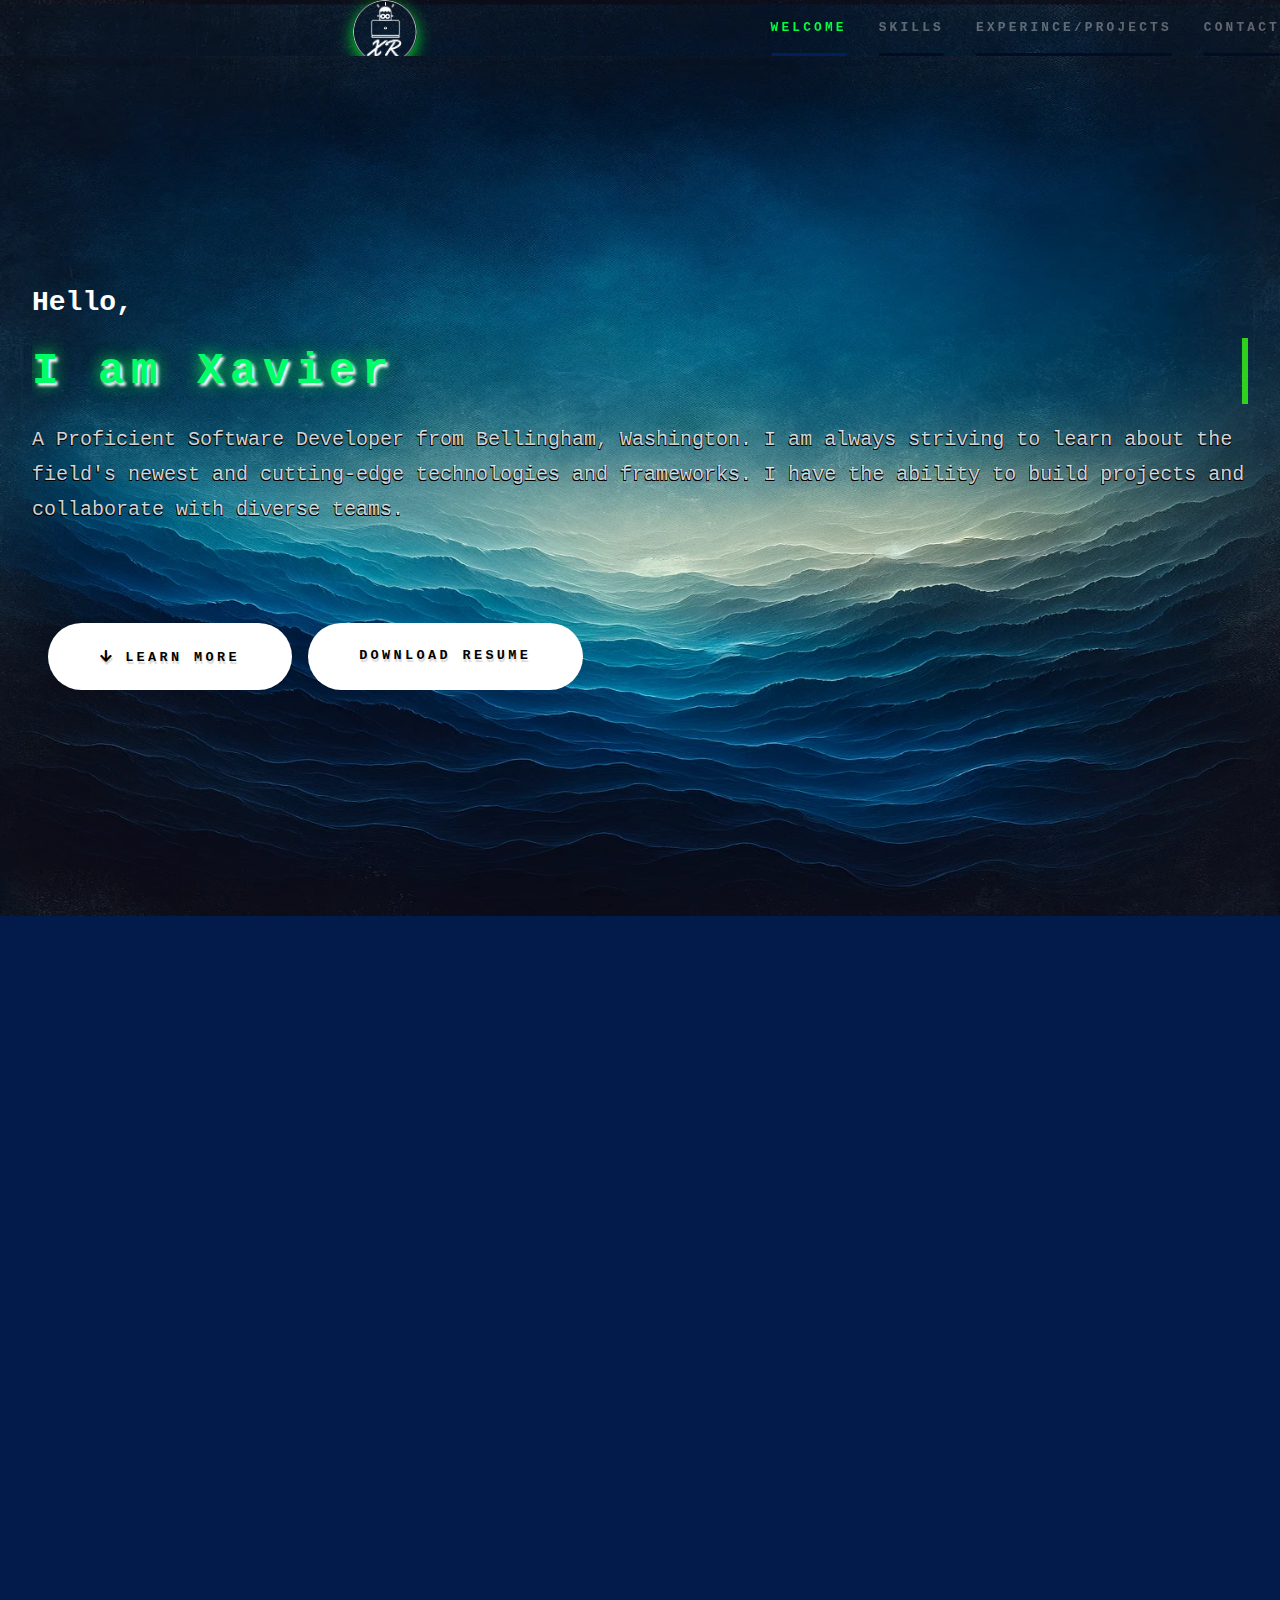
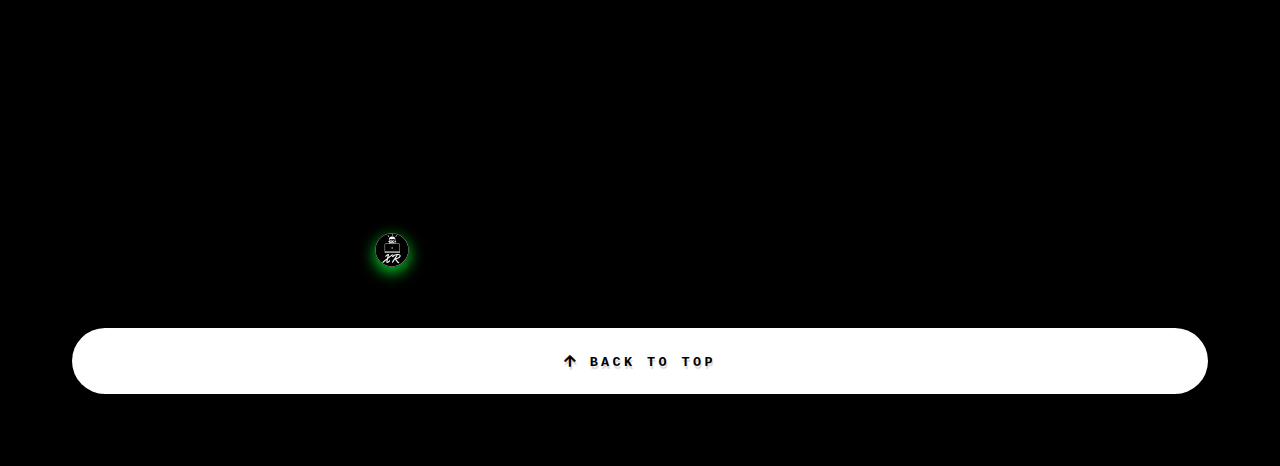
==== commit de31d442: "some more changes" ====
--- a/index.html
+++ b/index.html
@@ -29,8 +29,8 @@
 						<ul>
 							<li><a href="#intro">Welcome</a></li>
 							<li><a href="#one">Skills</a></li>
-							<li><a href="#two">Projects</a></li>
-							<li><a href="#three">Get in touch</a></li>			
+							<li><a href="#two">Experince/Projects</a></li>
+							<li><a href="#three">Contact</a></li>			
 						</ul>
 					</nav>
 					
